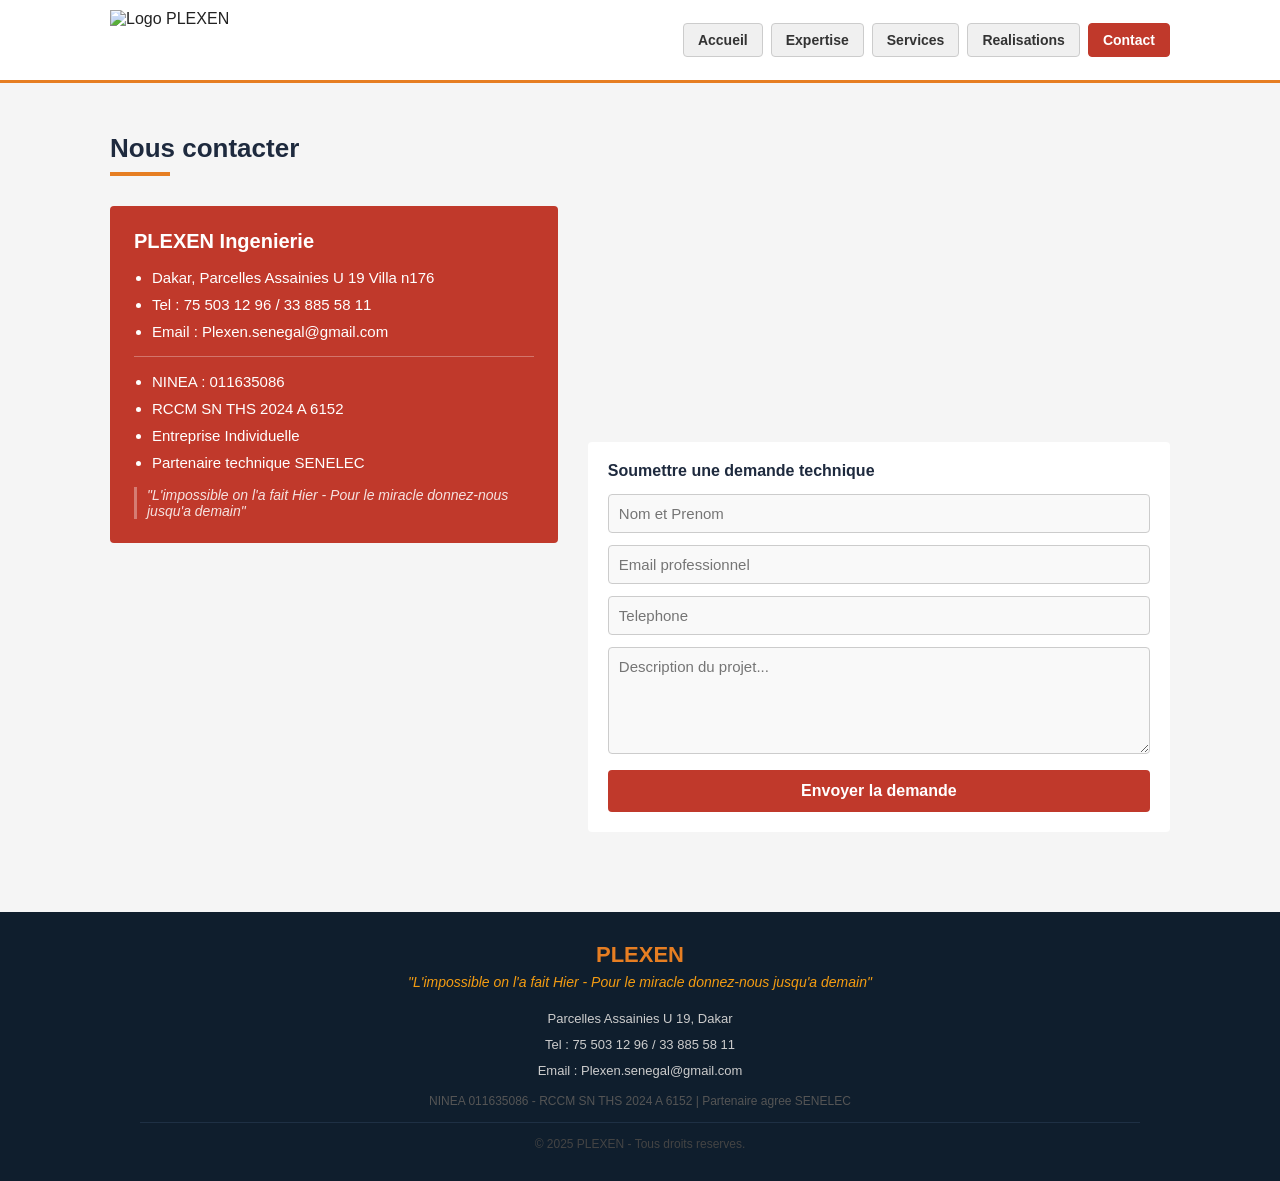
==== contact.html @ 7262ca84 "VALIDER" ====
<!DOCTYPE html>
<html lang="fr">
<head>
    <meta charset="UTF-8">
    <meta name="viewport" content="width=device-width, initial-scale=1.0">
    <meta name="description" content="PLEXEN - Bureau d'etudes en genie electrique. Dakar, Senegal.">
    <title>PLEXEN - Contact</title>
    <link rel="stylesheet" href="style.css">
</head>
<body>

<header class="entete">
    <div class="entete-interieur">
        <a href="index.html" class="logo">
            <img src="images/logo-plexen.png" alt="Logo PLEXEN">
        </a>
        <nav class="navigation">
            <a href="index.html" class="lien-nav">Accueil</a>
            <a href="expertise.html" class="lien-nav">Expertise</a>
            <a href="services.html" class="lien-nav">Services</a>
            <a href="realisations.html" class="lien-nav">Realisations</a>
            <a href="contact.html" class="lien-nav lien-contact actif">Contact</a>
        </nav>
    </div>
</header>

<main>
    <div class="contenu">

        <h2 class="titre-section">Nous contacter</h2>
        <div class="trait-titre"></div>

        <div class="grille-contact">

            <address style="font-style: normal;" class="boite-coordonnees">
                <h3>PLEXEN Ingenierie</h3>
                <ul>
                    <li>Dakar, Parcelles Assainies U 19 Villa n176</li>
                    <li>Tel : 75 503 12 96 / 33 885 58 11</li>
                    <li>Email : Plexen.senegal@gmail.com</li>
                </ul>
                <hr class="separateur">
                <ul>
                    <li>NINEA : 011635086</li>
                    <li>RCCM SN THS 2024 A 6152</li>
                    <li>Entreprise Individuelle</li>
                    <li>Partenaire technique SENELEC</li>
                </ul>
                <p class="slogan">
                    "L'impossible on l'a fait Hier - Pour le miracle donnez-nous jusqu'a demain"
                </p>
            </address>

            <div>
                <div class="boite-carte">
                    <iframe
                        src="https://www.google.com/maps/embed?pb=!1m18!1m12!1m3!1d3859.732550863116!2d-17.3730449!3d14.7042794!2m3!1f0!2f0!3f0!3m2!1i1024!2i768!4f13.1!3m3!1m2!1s0xec175f8b7b8b8b8b%3A0x8b8b8b8b8b8b8b8b!2sParcelles%20Assainies%2C%20Dakar!5e0!3m2!1sfr!2ssn!4v1700000000000!5m2!1sfr!2ssn"
                        width="100%"
                        height="220"
                        style="border: 0; display: block;"
                        allowfullscreen=""
                        loading="lazy"
                        title="Localisation PLEXEN - Dakar">
                    </iframe>
                </div>

                <div class="boite-formulaire">
                    <p>Soumettre une demande technique</p>
                    <form action="https://formsubmit.co/Plexen.senegal@gmail.com" method="POST">
                        <input type="text"  name="nom"       placeholder="Nom et Prenom"       required>
                        <input type="email" name="email"     placeholder="Email professionnel" required>
                        <input type="tel"   name="telephone" placeholder="Telephone">
                        <textarea name="message" rows="5" placeholder="Description du projet..."></textarea>
                        <input type="hidden" name="_subject" value="Nouvelle demande - PLEXEN">
                        <input type="hidden" name="_captcha" value="false">
                        <button type="submit" class="bouton-formulaire">Envoyer la demande</button>
                    </form>
                </div>
            </div>

        </div>
    </div>
</main>

<footer class="pied-de-page">
    <div class="pied-interieur">
        <div class="pied-logo">PLEXEN</div>
        <p class="pied-slogan">"L'impossible on l'a fait Hier - Pour le miracle donnez-nous jusqu'a demain"</p>
        <div class="pied-infos">
            <div>Parcelles Assainies U 19, Dakar</div>
            <div>Tel : 75 503 12 96 / 33 885 58 11</div>
            <div>Email : Plexen.senegal@gmail.com</div>
        </div>
        <p class="pied-legal">NINEA 011635086 - RCCM SN THS 2024 A 6152 | Partenaire agree SENELEC</p>
        <hr class="pied-separateur">
        <p class="copyright">&copy; 2025 PLEXEN - Tous droits reserves.</p>
    </div>
</footer>

</body>
</html>
---- style.css ----
/* ================================================
   PLEXEN - Feuille de style
   Simple, elementaire, pour debutant
   ================================================ */


/* ---------- RESET DE BASE ---------- */
* {
    margin: 0;
    padding: 0;
    box-sizing: border-box;
}

body {
    font-family: Arial, sans-serif;
    font-size: 16px;
    color: #222222;
    background-color: #f5f5f5;
}

a {
    text-decoration: none;
    color: #222222;
}

img {
    display: block;
    max-width: 100%;
}

ul {
    padding-left: 20px;
}

li {
    margin-bottom: 8px;
}


/* ---------- EN-TETE ---------- */
.entete {
    background-color: #ffffff;
    border-bottom: 3px solid #e67e22;
    position: sticky;
    top: 0;
    z-index: 10;
}

.entete-interieur {
    max-width: 1100px;
    margin: 0 auto;
    padding: 10px 20px;
    display: flex;
    align-items: center;
    justify-content: space-between;
}

.logo img {
    height: 60px;
}


/* ---------- NAVIGATION ---------- */
.navigation {
    display: flex;
    gap: 8px;
    flex-wrap: wrap;
}

.lien-nav {
    padding: 8px 14px;
    background-color: #f0f0f0;
    border: 1px solid #cccccc;
    border-radius: 4px;
    font-weight: bold;
    font-size: 14px;
    color: #333333;
}

.lien-nav:hover {
    background-color: #e67e22;
    color: #ffffff;
}

.lien-nav.actif {
    background-color: #c0392b;
    color: #ffffff;
    border-color: #c0392b;
}

.lien-contact {
    background-color: #c0392b;
    color: #ffffff;
    border-color: #c0392b;
}

.lien-contact:hover {
    background-color: #a93226;
}


/* ---------- SECTION ACCUEIL (HERO) ---------- */
.section-accueil {
    background-color: #1e2a3e;
    background-image: url('images/transformateur-hta-htb.jpg');
    background-size: cover;
    background-position: center;
    padding: 80px 20px;
    text-align: center;
    color: #ffffff;
}

.accueil-interieur {
    max-width: 800px;
    margin: 0 auto;
}

.accueil-label {
    display: block;
    font-size: 12px;
    font-weight: bold;
    letter-spacing: 2px;
    text-transform: uppercase;
    color: #e67e22;
    margin-bottom: 16px;
}

.accueil-titre {
    font-size: 28px;
    color: #ffffff;
    margin-bottom: 12px;
}

.accueil-sous-titre {
    font-size: 16px;
    color: #bbbbbb;
    font-style: italic;
    margin-bottom: 24px;
}

.accueil-liste {
    text-align: left;
    display: inline-block;
    margin-bottom: 30px;
    color: #dddddd;
}

.accueil-liste li {
    font-size: 15px;
    padding: 4px 0;
}

.bouton-principal {
    display: inline-block;
    background-color: #c0392b;
    color: #ffffff;
    padding: 14px 30px;
    border-radius: 4px;
    font-weight: bold;
    font-size: 16px;
}

.bouton-principal:hover {
    background-color: #a93226;
    color: #ffffff;
}


/* ---------- CONTENU GENERAL ---------- */
.contenu {
    max-width: 1100px;
    margin: 0 auto;
    padding: 50px 20px;
}

.titre-section {
    font-size: 26px;
    font-weight: bold;
    color: #1e2a3e;
    margin-bottom: 8px;
}

.trait-titre {
    width: 60px;
    height: 4px;
    background-color: #e67e22;
    margin-bottom: 30px;
}


/* ---------- PAGE EXPERTISE ---------- */
.fond-photo {
    background-color: #1e2a3e;
    background-image: url('images/poste-htb-construction.jpg');
    background-size: cover;
    background-position: center;
    padding: 50px 20px;
}

.titre-blanc {
    font-size: 26px;
    font-weight: bold;
    color: #ffffff;
    max-width: 1100px;
    margin: 0 auto 8px auto;
}

.carte-presentation {
    background-color: #ffffff;
    border-left: 5px solid #e67e22;
    border-radius: 4px;
    padding: 30px;
    max-width: 1100px;
    margin: 0 auto;
}

.carte-presentation p {
    margin-bottom: 14px;
    line-height: 1.7;
}

.texte-important {
    color: #c0392b;
    font-weight: bold;
}

.boite-badges {
    margin-bottom: 16px;
}

.badge {
    display: inline-block;
    background-color: #c0392b;
    color: #ffffff;
    padding: 4px 12px;
    border-radius: 4px;
    font-size: 13px;
    font-weight: bold;
    margin-right: 6px;
    margin-bottom: 6px;
}

.boite-partenaire {
    background-color: #1e2a3e;
    color: #ffffff;
    border-radius: 4px;
    padding: 16px 20px;
    margin: 20px 0;
}

.boite-partenaire p {
    color: #dddddd;
    font-size: 15px;
    margin: 0;
}


/* ---------- PAGE SERVICES ---------- */
.grille-services {
    display: grid;
    grid-template-columns: repeat(3, 1fr);
    gap: 20px;
}

.carte-service {
    background-color: #ffffff;
    border-radius: 4px;
    padding: 20px;
    border-bottom: 3px solid #e67e22;
}

.carte-service h3 {
    font-size: 16px;
    color: #1e2a3e;
    margin-bottom: 12px;
    padding-bottom: 8px;
    border-bottom: 1px solid #eeeeee;
}

.carte-service li {
    font-size: 14px;
    color: #555555;
    padding: 4px 0;
    border-bottom: 1px solid #f5f5f5;
}

.carte-service li:last-child {
    border-bottom: none;
}


/* ---------- PAGE REALISATIONS ---------- */
.grille-photos {
    display: grid;
    grid-template-columns: repeat(2, 1fr);
    gap: 20px;
}

.carte-photo {
    background-color: #1e2a3e;
    border-radius: 4px;
    overflow: hidden;
}

.carte-photo img {
    width: 100%;
    height: 220px;
    object-fit: cover;
}

.legende-photo {
    padding: 10px 14px;
    color: #ffffff;
}

.legende-photo h3 {
    font-size: 15px;
    margin-bottom: 4px;
}

.legende-photo p {
    font-size: 13px;
    color: #aaaaaa;
}


/* ---------- PAGE CONTACT ---------- */
.grille-contact {
    display: grid;
    grid-template-columns: 1fr 1.3fr;
    gap: 30px;
    align-items: start;
}

.boite-coordonnees {
    background-color: #c0392b;
    color: #ffffff;
    border-radius: 4px;
    padding: 24px;
}

.boite-coordonnees h3 {
    font-size: 20px;
    margin-bottom: 16px;
}

.boite-coordonnees ul {
    padding-left: 18px;
}

.boite-coordonnees li {
    font-size: 15px;
    margin-bottom: 10px;
}

.separateur {
    border: none;
    border-top: 1px solid rgba(255, 255, 255, 0.3);
    margin: 16px 0;
}

.slogan {
    margin-top: 16px;
    font-style: italic;
    font-size: 14px;
    opacity: 0.85;
    border-left: 3px solid rgba(255, 255, 255, 0.4);
    padding-left: 10px;
}

.boite-carte {
    border-radius: 4px;
    overflow: hidden;
    margin-bottom: 16px;
}

.boite-formulaire {
    background-color: #ffffff;
    border-radius: 4px;
    padding: 20px;
}

.boite-formulaire p {
    font-weight: bold;
    color: #1e2a3e;
    margin-bottom: 14px;
    font-size: 16px;
}

.boite-formulaire input,
.boite-formulaire textarea {
    width: 100%;
    padding: 10px;
    margin-bottom: 12px;
    border: 1px solid #cccccc;
    border-radius: 4px;
    font-family: Arial, sans-serif;
    font-size: 15px;
    background-color: #f9f9f9;
}

.boite-formulaire input:focus,
.boite-formulaire textarea:focus {
    border-color: #e67e22;
    outline: none;
    background-color: #ffffff;
}

.boite-formulaire textarea {
    resize: vertical;
}

.bouton-formulaire {
    width: 100%;
    background-color: #c0392b;
    color: #ffffff;
    border: none;
    padding: 12px;
    border-radius: 4px;
    font-size: 16px;
    font-weight: bold;
    cursor: pointer;
}

.bouton-formulaire:hover {
    background-color: #a93226;
}


/* ---------- PIED DE PAGE ---------- */
.pied-de-page {
    background-color: #0f1e2d;
    color: #cccccc;
    text-align: center;
    padding: 30px 20px;
    margin-top: 30px;
}

.pied-interieur {
    max-width: 1000px;
    margin: 0 auto;
}

.pied-logo {
    font-size: 22px;
    font-weight: bold;
    color: #e67e22;
    margin-bottom: 6px;
}

.pied-slogan {
    font-style: italic;
    color: #f39c12;
    margin-bottom: 16px;
    font-size: 14px;
}

.pied-infos {
    font-size: 13px;
    margin-bottom: 10px;
    line-height: 2;
}

.pied-legal {
    font-size: 12px;
    color: #555555;
}

.pied-separateur {
    border: none;
    border-top: 1px solid #1e3044;
    margin: 14px 0;
}

.copyright {
    font-size: 12px;
    color: #444444;
}


/* ---------- RESPONSIVE (mobile) ---------- */
@media (max-width: 768px) {

    .entete-interieur {
        flex-direction: column;
        gap: 10px;
    }

    .navigation {
        justify-content: center;
    }

    .accueil-titre {
        font-size: 20px;
    }

    .grille-services {
        grid-template-columns: 1fr;
    }

    .grille-photos {
        grid-template-columns: 1fr;
    }

    .grille-contact {
        grid-template-columns: 1fr;
    }

    .contenu {
        padding: 30px 14px;
    }

}
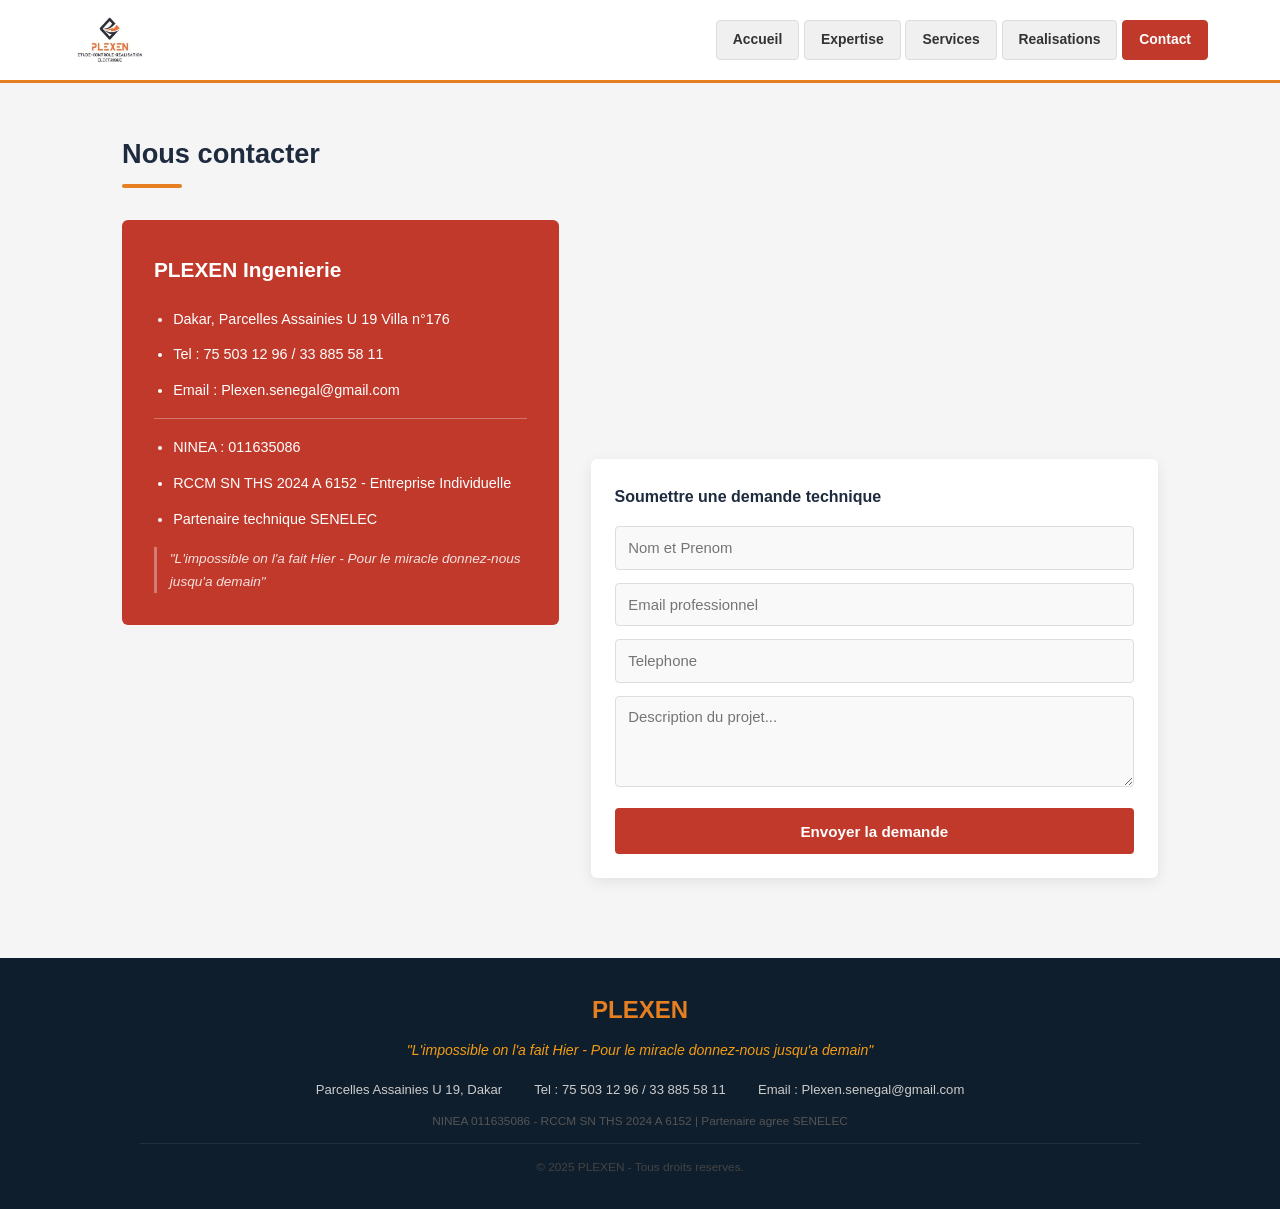
==== commit 30ff34e1: "update site plexen" ====
--- a/contact.html
+++ b/contact.html
@@ -9,41 +9,38 @@
 </head>
 <body>
 
-<header class="entete">
-    <div class="entete-interieur">
+<header>
+    <div class="header-inner">
         <a href="index.html" class="logo">
             <img src="images/logo-plexen.png" alt="Logo PLEXEN">
         </a>
-        <nav class="navigation">
-            <a href="index.html" class="lien-nav">Accueil</a>
-            <a href="expertise.html" class="lien-nav">Expertise</a>
-            <a href="services.html" class="lien-nav">Services</a>
-            <a href="realisations.html" class="lien-nav">Realisations</a>
-            <a href="contact.html" class="lien-nav lien-contact actif">Contact</a>
+        <nav>
+        <a href="index.html" class="nav-lien">Accueil</a>
+        <a href="expertise.html" class="nav-lien">Expertise</a>
+        <a href="services.html" class="nav-lien">Services</a>
+        <a href="realisations.html" class="nav-lien">Realisations</a>
+        <a href="contact.html" class="nav-lien btn-nav active">Contact</a>
         </nav>
     </div>
 </header>
 
 <main>
     <div class="contenu">
+        <h2 class="titre">Nous contacter</h2>
+        <div class="ligne"></div>
+        <div class="contact-grille">
 
-        <h2 class="titre-section">Nous contacter</h2>
-        <div class="trait-titre"></div>
-
-        <div class="grille-contact">
-
-            <address style="font-style: normal;" class="boite-coordonnees">
+            <address style="font-style: normal;" class="contact-info">
                 <h3>PLEXEN Ingenierie</h3>
                 <ul>
-                    <li>Dakar, Parcelles Assainies U 19 Villa n176</li>
+                    <li>Dakar, Parcelles Assainies U 19 Villa n&deg;176</li>
                     <li>Tel : 75 503 12 96 / 33 885 58 11</li>
                     <li>Email : Plexen.senegal@gmail.com</li>
                 </ul>
-                <hr class="separateur">
+                <hr class="diviseur">
                 <ul>
                     <li>NINEA : 011635086</li>
-                    <li>RCCM SN THS 2024 A 6152</li>
-                    <li>Entreprise Individuelle</li>
+                    <li>RCCM SN THS 2024 A 6152 - Entreprise Individuelle</li>
                     <li>Partenaire technique SENELEC</li>
                 </ul>
                 <p class="slogan">
@@ -52,7 +49,7 @@
             </address>
 
             <div>
-                <div class="boite-carte">
+                <div class="carte">
                     <iframe
                         src="https://www.google.com/maps/embed?pb=!1m18!1m12!1m3!1d3859.732550863116!2d-17.3730449!3d14.7042794!2m3!1f0!2f0!3f0!3m2!1i1024!2i768!4f13.1!3m3!1m2!1s0xec175f8b7b8b8b8b%3A0x8b8b8b8b8b8b8b8b!2sParcelles%20Assainies%2C%20Dakar!5e0!3m2!1sfr!2ssn!4v1700000000000!5m2!1sfr!2ssn"
                         width="100%"
@@ -64,16 +61,16 @@
                     </iframe>
                 </div>
 
-                <div class="boite-formulaire">
+                <div class="formulaire">
                     <p>Soumettre une demande technique</p>
                     <form action="https://formsubmit.co/Plexen.senegal@gmail.com" method="POST">
                         <input type="text"  name="nom"       placeholder="Nom et Prenom"       required>
                         <input type="email" name="email"     placeholder="Email professionnel" required>
                         <input type="tel"   name="telephone" placeholder="Telephone">
-                        <textarea name="message" rows="5" placeholder="Description du projet..."></textarea>
+                        <textarea name="message" rows="4" placeholder="Description du projet..."></textarea>
                         <input type="hidden" name="_subject" value="Nouvelle demande - PLEXEN">
                         <input type="hidden" name="_captcha" value="false">
-                        <button type="submit" class="bouton-formulaire">Envoyer la demande</button>
+                        <button type="submit">Envoyer la demande</button>
                     </form>
                 </div>
             </div>
@@ -82,17 +79,17 @@
     </div>
 </main>
 
-<footer class="pied-de-page">
-    <div class="pied-interieur">
-        <div class="pied-logo">PLEXEN</div>
-        <p class="pied-slogan">"L'impossible on l'a fait Hier - Pour le miracle donnez-nous jusqu'a demain"</p>
-        <div class="pied-infos">
-            <div>Parcelles Assainies U 19, Dakar</div>
-            <div>Tel : 75 503 12 96 / 33 885 58 11</div>
-            <div>Email : Plexen.senegal@gmail.com</div>
+<footer>
+    <div class="footer-inner">
+        <div class="footer-logo">PLEXEN</div>
+        <p class="footer-slogan">"L'impossible on l'a fait Hier - Pour le miracle donnez-nous jusqu'a demain"</p>
+        <div class="footer-infos">
+            <span>Parcelles Assainies U 19, Dakar</span>
+            <span>Tel : 75 503 12 96 / 33 885 58 11</span>
+            <span>Email : Plexen.senegal@gmail.com</span>
         </div>
-        <p class="pied-legal">NINEA 011635086 - RCCM SN THS 2024 A 6152 | Partenaire agree SENELEC</p>
-        <hr class="pied-separateur">
+        <p class="footer-legal">NINEA 011635086 - RCCM SN THS 2024 A 6152 | Partenaire agree SENELEC</p>
+        <hr>
         <p class="copyright">&copy; 2025 PLEXEN - Tous droits reserves.</p>
     </div>
 </footer>
--- a/style.css
+++ b/style.css
@@ -1,513 +1,281 @@
-/* ================================================
-   PLEXEN - Feuille de style
-   Simple, elementaire, pour debutant
-   ================================================ */
-
-
-/* ---------- RESET DE BASE ---------- */
-* {
-    margin: 0;
-    padding: 0;
-    box-sizing: border-box;
-}
-
-body {
-    font-family: Arial, sans-serif;
-    font-size: 16px;
-    color: #222222;
-    background-color: #f5f5f5;
-}
-
-a {
-    text-decoration: none;
-    color: #222222;
-}
-
-img {
-    display: block;
-    max-width: 100%;
-}
-
-ul {
-    padding-left: 20px;
-}
-
-li {
-    margin-bottom: 8px;
-}
-
-
-/* ---------- EN-TETE ---------- */
-.entete {
-    background-color: #ffffff;
+/* =============================================
+   PLEXEN - Feuille de style principale
+   ============================================= */
+
+/* ----- RESET ----- */
+* { margin: 0; padding: 0; box-sizing: border-box; }
+body { font-family: Arial, sans-serif; font-size: 1rem; line-height: 1.7; color: #222; background: #f5f5f5; }
+a { text-decoration: none; color: inherit; }
+img { max-width: 100%; display: block; }
+ul { list-style: none; }
+
+/* ----- HEADER ----- */
+header {
+    background: #fff;
     border-bottom: 3px solid #e67e22;
     position: sticky;
     top: 0;
-    z-index: 10;
-}
-
-.entete-interieur {
-    max-width: 1100px;
+    z-index: 100;
+}
+.header-inner {
+    max-width: 1200px;
     margin: 0 auto;
-    padding: 10px 20px;
+    padding: 0.7rem 2rem;
     display: flex;
     align-items: center;
     justify-content: space-between;
-}
-
-.logo img {
-    height: 60px;
-}
-
-
-/* ---------- NAVIGATION ---------- */
-.navigation {
-    display: flex;
-    gap: 8px;
     flex-wrap: wrap;
-}
-
-.lien-nav {
-    padding: 8px 14px;
-    background-color: #f0f0f0;
-    border: 1px solid #cccccc;
-    border-radius: 4px;
-    font-weight: bold;
-    font-size: 14px;
-    color: #333333;
-}
-
-.lien-nav:hover {
-    background-color: #e67e22;
-    color: #ffffff;
-}
-
-.lien-nav.actif {
-    background-color: #c0392b;
-    color: #ffffff;
-    border-color: #c0392b;
-}
-
-.lien-contact {
-    background-color: #c0392b;
-    color: #ffffff;
-    border-color: #c0392b;
-}
-
-.lien-contact:hover {
-    background-color: #a93226;
-}
-
-
-/* ---------- SECTION ACCUEIL (HERO) ---------- */
-.section-accueil {
-    background-color: #1e2a3e;
-    background-image: url('images/transformateur-hta-htb.jpg');
-    background-size: cover;
-    background-position: center;
-    padding: 80px 20px;
+    gap: 0.8rem;
+}
+.logo img { height: 58px; width: auto; }
+
+/* ----- NAVIGATION ----- */
+nav { display: flex; flex-wrap: wrap; gap: 0.3rem; align-items: center; }
+.nav-lien {
+    padding: 0.45rem 1rem;
+    background: #f0f0f0;
+    color: #333;
+    font-weight: bold;
+    font-size: 0.87rem;
+    border-radius: 4px;
+    border: 1px solid #ddd;
+    transition: background 0.2s;
+}
+.nav-lien:hover { background: #ffe0cc; color: #c0392b; }
+.nav-lien.active { background: #c0392b; color: #fff; border-color: #c0392b; }
+.btn-nav { background: #c0392b; color: #fff; border-color: #c0392b; }
+.btn-nav:hover { background: #a93226; }
+
+/* ----- CONTENEUR GENERAL ----- */
+.contenu { max-width: 1100px; margin: 0 auto; padding: 3rem 2rem; }
+.titre { font-size: 1.7rem; font-weight: bold; color: #1e2a3e; margin-bottom: 0.4rem; }
+.ligne { width: 60px; height: 4px; background: #e67e22; border-radius: 2px; margin-bottom: 2rem; }
+
+/* ----- HERO (index.html) ----- */
+.hero {
+    background: linear-gradient(rgba(10,20,35,0.80), rgba(10,20,35,0.75)),
+                url('images/transformateur-hta-htb.jpg') center / cover no-repeat;
+    color: #fff;
+    padding: 5rem 2rem 4rem;
     text-align: center;
-    color: #ffffff;
-}
-
-.accueil-interieur {
-    max-width: 800px;
-    margin: 0 auto;
-}
-
-.accueil-label {
+}
+.hero-inner { max-width: 860px; margin: 0 auto; }
+.hero-label {
     display: block;
-    font-size: 12px;
+    font-size: 0.78rem;
     font-weight: bold;
     letter-spacing: 2px;
     text-transform: uppercase;
     color: #e67e22;
-    margin-bottom: 16px;
-}
-
-.accueil-titre {
-    font-size: 28px;
-    color: #ffffff;
-    margin-bottom: 12px;
-}
-
-.accueil-sous-titre {
-    font-size: 16px;
-    color: #bbbbbb;
-    font-style: italic;
-    margin-bottom: 24px;
-}
-
-.accueil-liste {
+    margin-bottom: 1rem;
+}
+.hero h1 { font-size: 2rem; color: #fff; margin-bottom: 0.8rem; }
+.hero-sub { color: #bbb; font-style: italic; margin-bottom: 2rem; }
+.hero-liste {
     text-align: left;
     display: inline-block;
-    margin-bottom: 30px;
-    color: #dddddd;
-}
-
-.accueil-liste li {
-    font-size: 15px;
-    padding: 4px 0;
-}
-
-.bouton-principal {
+    margin-bottom: 2rem;
+    padding-left: 1.2rem;
+}
+.hero-liste li { list-style: disc; padding: 0.35rem 0; color: #ddd; font-size: 0.95rem; }
+.btn {
     display: inline-block;
-    background-color: #c0392b;
-    color: #ffffff;
-    padding: 14px 30px;
-    border-radius: 4px;
-    font-weight: bold;
-    font-size: 16px;
-}
-
-.bouton-principal:hover {
-    background-color: #a93226;
-    color: #ffffff;
-}
-
-
-/* ---------- CONTENU GENERAL ---------- */
-.contenu {
+    background: #c0392b;
+    color: #fff;
+    padding: 0.9rem 2.2rem;
+    border-radius: 4px;
+    font-weight: bold;
+    font-size: 1rem;
+}
+.btn:hover { background: #a93226; }
+
+/* ----- EXPERTISE (expertise.html) ----- */
+.page-bg {
+    background: linear-gradient(rgba(10,20,35,0.88), rgba(10,20,35,0.88)),
+                url('images/poste-htb-construction.jpg') center / cover no-repeat fixed;
+    padding: 3rem 2rem;
+}
+.titre-w { color: #fff; max-width: 1100px; margin: 0 auto 0.4rem; font-size: 1.7rem; font-weight: bold; }
+.ligne-w { width: 60px; height: 4px; background: #e67e22; border-radius: 2px; margin: 0 0 2rem 0; display: block; }
+.pres-card {
+    background: #fff;
+    border-left: 5px solid #e67e22;
+    border-radius: 6px;
+    padding: 2rem;
+    box-shadow: 0 4px 16px rgba(0,0,0,0.12);
     max-width: 1100px;
     margin: 0 auto;
-    padding: 50px 20px;
-}
-
-.titre-section {
-    font-size: 26px;
-    font-weight: bold;
-    color: #1e2a3e;
-    margin-bottom: 8px;
-}
-
-.trait-titre {
-    width: 60px;
-    height: 4px;
-    background-color: #e67e22;
-    margin-bottom: 30px;
-}
-
-
-/* ---------- PAGE EXPERTISE ---------- */
-.fond-photo {
-    background-color: #1e2a3e;
-    background-image: url('images/poste-htb-construction.jpg');
-    background-size: cover;
-    background-position: center;
-    padding: 50px 20px;
-}
-
-.titre-blanc {
-    font-size: 26px;
-    font-weight: bold;
-    color: #ffffff;
-    max-width: 1100px;
-    margin: 0 auto 8px auto;
-}
-
-.carte-presentation {
-    background-color: #ffffff;
-    border-left: 5px solid #e67e22;
-    border-radius: 4px;
-    padding: 30px;
-    max-width: 1100px;
-    margin: 0 auto;
-}
-
-.carte-presentation p {
-    margin-bottom: 14px;
-    line-height: 1.7;
-}
-
-.texte-important {
-    color: #c0392b;
-    font-weight: bold;
-}
-
-.boite-badges {
-    margin-bottom: 16px;
-}
-
+}
+.badges { margin-bottom: 1.2rem; }
 .badge {
     display: inline-block;
-    background-color: #c0392b;
-    color: #ffffff;
-    padding: 4px 12px;
-    border-radius: 4px;
-    font-size: 13px;
-    font-weight: bold;
-    margin-right: 6px;
-    margin-bottom: 6px;
-}
-
-.boite-partenaire {
-    background-color: #1e2a3e;
-    color: #ffffff;
-    border-radius: 4px;
-    padding: 16px 20px;
-    margin: 20px 0;
-}
-
-.boite-partenaire p {
-    color: #dddddd;
-    font-size: 15px;
-    margin: 0;
-}
-
-
-/* ---------- PAGE SERVICES ---------- */
-.grille-services {
+    background: #c0392b;
+    color: #fff;
+    padding: 0.2rem 0.8rem;
+    border-radius: 4px;
+    font-size: 0.78rem;
+    font-weight: bold;
+    margin-right: 0.4rem;
+    margin-bottom: 0.4rem;
+}
+.pres-card p { margin-bottom: 1rem; color: #333; }
+.hl { color: #c0392b; font-weight: bold; }
+.partner-box {
+    background: #1e2a3e;
+    color: #fff;
+    border-radius: 6px;
+    padding: 1.2rem 1.5rem;
+    margin: 1.5rem 0;
+}
+.partner-box p { color: #ddd; font-size: 0.92rem; margin: 0; }
+
+/* ----- SERVICES (services.html) ----- */
+.services-grille {
     display: grid;
-    grid-template-columns: repeat(3, 1fr);
-    gap: 20px;
-}
-
-.carte-service {
-    background-color: #ffffff;
-    border-radius: 4px;
-    padding: 20px;
+    grid-template-columns: repeat(auto-fit, minmax(280px, 1fr));
+    gap: 1.4rem;
+}
+.service-card {
+    background: #fff;
+    border-radius: 6px;
+    padding: 1.5rem;
+    box-shadow: 0 4px 12px rgba(0,0,0,0.07);
     border-bottom: 3px solid #e67e22;
 }
-
-.carte-service h3 {
-    font-size: 16px;
+.service-card h3 {
+    font-size: 1rem;
     color: #1e2a3e;
-    margin-bottom: 12px;
-    padding-bottom: 8px;
-    border-bottom: 1px solid #eeeeee;
-}
-
-.carte-service li {
-    font-size: 14px;
-    color: #555555;
-    padding: 4px 0;
-    border-bottom: 1px solid #f5f5f5;
-}
-
-.carte-service li:last-child {
-    border-bottom: none;
-}
-
-
-/* ---------- PAGE REALISATIONS ---------- */
-.grille-photos {
+    margin-bottom: 0.8rem;
+    font-weight: bold;
+    border-bottom: 1px solid #eee;
+    padding-bottom: 0.5rem;
+}
+.service-card ul { padding-left: 1.2rem; }
+.service-card li {
+    list-style: disc;
+    padding: 0.3rem 0;
+    color: #555;
+    font-size: 0.9rem;
+    border-bottom: 1px solid #f0f0f0;
+}
+.service-card li:last-child { border-bottom: none; }
+
+/* ----- REALISATIONS (realisations.html) ----- */
+.photos-grille {
     display: grid;
-    grid-template-columns: repeat(2, 1fr);
-    gap: 20px;
-}
-
-.carte-photo {
-    background-color: #1e2a3e;
-    border-radius: 4px;
+    grid-template-columns: repeat(auto-fit, minmax(280px, 1fr));
+    gap: 1.2rem;
+}
+.photo-item {
+    border-radius: 6px;
     overflow: hidden;
-}
-
-.carte-photo img {
-    width: 100%;
-    height: 220px;
-    object-fit: cover;
-}
-
-.legende-photo {
-    padding: 10px 14px;
-    color: #ffffff;
-}
-
-.legende-photo h3 {
-    font-size: 15px;
-    margin-bottom: 4px;
-}
-
-.legende-photo p {
-    font-size: 13px;
-    color: #aaaaaa;
-}
-
-
-/* ---------- PAGE CONTACT ---------- */
-.grille-contact {
+    box-shadow: 0 4px 14px rgba(0,0,0,0.15);
+    background: #1e2a3e;
+}
+.photo-item img { width: 100%; height: 220px; object-fit: cover; display: block; }
+.photo-legende { padding: 0.7rem 1rem; color: #fff; }
+.photo-legende h3 { font-size: 0.92rem; margin-bottom: 0.15rem; font-weight: bold; }
+.photo-legende p { font-size: 0.78rem; color: #aaa; }
+
+/* ----- CONTACT (contact.html) ----- */
+.contact-grille {
     display: grid;
     grid-template-columns: 1fr 1.3fr;
-    gap: 30px;
+    gap: 2rem;
     align-items: start;
 }
-
-.boite-coordonnees {
-    background-color: #c0392b;
-    color: #ffffff;
-    border-radius: 4px;
-    padding: 24px;
-}
-
-.boite-coordonnees h3 {
-    font-size: 20px;
-    margin-bottom: 16px;
-}
-
-.boite-coordonnees ul {
-    padding-left: 18px;
-}
-
-.boite-coordonnees li {
-    font-size: 15px;
-    margin-bottom: 10px;
-}
-
-.separateur {
+.contact-info {
+    background: #c0392b;
+    color: #fff;
+    border-radius: 6px;
+    padding: 2rem;
+}
+.contact-info h3 { font-size: 1.3rem; margin-bottom: 1.2rem; font-weight: bold; }
+.contact-info ul { padding-left: 1.2rem; }
+.contact-info li { list-style: disc; margin-bottom: 0.7rem; font-size: 0.9rem; }
+.diviseur { border: none; border-top: 1px solid rgba(255,255,255,0.3); margin: 1rem 0; }
+.slogan {
+    margin-top: 1rem;
+    font-style: italic;
+    font-size: 0.85rem;
+    opacity: 0.85;
+    border-left: 3px solid rgba(255,255,255,0.4);
+    padding-left: 0.8rem;
+}
+.carte { border-radius: 6px; overflow: hidden; margin-bottom: 1.2rem; }
+.formulaire {
+    background: #fff;
+    border-radius: 6px;
+    padding: 1.5rem;
+    box-shadow: 0 4px 14px rgba(0,0,0,0.08);
+}
+.formulaire p { font-weight: bold; color: #1e2a3e; margin-bottom: 1rem; }
+.formulaire input,
+.formulaire textarea {
+    width: 100%;
+    padding: 0.8rem;
+    margin-bottom: 0.8rem;
+    border: 1px solid #ddd;
+    border-radius: 4px;
+    font-family: Arial, sans-serif;
+    font-size: 0.93rem;
+    background: #f9f9f9;
+    outline: none;
+}
+.formulaire input:focus,
+.formulaire textarea:focus { border-color: #e67e22; background: #fff; }
+.formulaire textarea { resize: vertical; }
+.formulaire button {
+    width: 100%;
+    background: #c0392b;
+    color: #fff;
     border: none;
-    border-top: 1px solid rgba(255, 255, 255, 0.3);
-    margin: 16px 0;
-}
-
-.slogan {
-    margin-top: 16px;
-    font-style: italic;
-    font-size: 14px;
-    opacity: 0.85;
-    border-left: 3px solid rgba(255, 255, 255, 0.4);
-    padding-left: 10px;
-}
-
-.boite-carte {
-    border-radius: 4px;
-    overflow: hidden;
-    margin-bottom: 16px;
-}
-
-.boite-formulaire {
-    background-color: #ffffff;
-    border-radius: 4px;
-    padding: 20px;
-}
-
-.boite-formulaire p {
-    font-weight: bold;
-    color: #1e2a3e;
-    margin-bottom: 14px;
-    font-size: 16px;
-}
-
-.boite-formulaire input,
-.boite-formulaire textarea {
-    width: 100%;
-    padding: 10px;
-    margin-bottom: 12px;
-    border: 1px solid #cccccc;
-    border-radius: 4px;
-    font-family: Arial, sans-serif;
-    font-size: 15px;
-    background-color: #f9f9f9;
-}
-
-.boite-formulaire input:focus,
-.boite-formulaire textarea:focus {
-    border-color: #e67e22;
-    outline: none;
-    background-color: #ffffff;
-}
-
-.boite-formulaire textarea {
-    resize: vertical;
-}
-
-.bouton-formulaire {
-    width: 100%;
-    background-color: #c0392b;
-    color: #ffffff;
-    border: none;
-    padding: 12px;
-    border-radius: 4px;
-    font-size: 16px;
+    padding: 0.9rem;
+    border-radius: 4px;
+    font-size: 0.95rem;
     font-weight: bold;
     cursor: pointer;
 }
-
-.bouton-formulaire:hover {
-    background-color: #a93226;
-}
-
-
-/* ---------- PIED DE PAGE ---------- */
-.pied-de-page {
-    background-color: #0f1e2d;
-    color: #cccccc;
+.formulaire button:hover { background: #a93226; }
+
+/* ----- FOOTER ----- */
+footer {
+    background: #0f1e2d;
+    color: #ccc;
     text-align: center;
-    padding: 30px 20px;
-    margin-top: 30px;
-}
-
-.pied-interieur {
-    max-width: 1000px;
-    margin: 0 auto;
-}
-
-.pied-logo {
-    font-size: 22px;
-    font-weight: bold;
-    color: #e67e22;
-    margin-bottom: 6px;
-}
-
-.pied-slogan {
-    font-style: italic;
-    color: #f39c12;
-    margin-bottom: 16px;
-    font-size: 14px;
-}
-
-.pied-infos {
-    font-size: 13px;
-    margin-bottom: 10px;
-    line-height: 2;
-}
-
-.pied-legal {
-    font-size: 12px;
-    color: #555555;
-}
-
-.pied-separateur {
-    border: none;
-    border-top: 1px solid #1e3044;
-    margin: 14px 0;
-}
-
-.copyright {
-    font-size: 12px;
-    color: #444444;
-}
-
-
-/* ---------- RESPONSIVE (mobile) ---------- */
-@media (max-width: 768px) {
-
-    .entete-interieur {
-        flex-direction: column;
-        gap: 10px;
-    }
-
-    .navigation {
-        justify-content: center;
-    }
-
-    .accueil-titre {
-        font-size: 20px;
-    }
-
-    .grille-services {
-        grid-template-columns: 1fr;
-    }
-
-    .grille-photos {
-        grid-template-columns: 1fr;
-    }
-
-    .grille-contact {
-        grid-template-columns: 1fr;
-    }
-
-    .contenu {
-        padding: 30px 14px;
-    }
-
-}
+    padding: 2rem;
+    margin-top: 2rem;
+}
+.footer-inner { max-width: 1000px; margin: 0 auto; }
+.footer-logo { font-size: 1.5rem; font-weight: bold; color: #e67e22; margin-bottom: 0.3rem; }
+.footer-slogan { font-style: italic; color: #f39c12; margin: 0.5rem 0 1rem; font-size: 0.88rem; }
+.footer-infos {
+    display: flex;
+    justify-content: center;
+    flex-wrap: wrap;
+    gap: 0.6rem 2rem;
+    font-size: 0.82rem;
+    margin-bottom: 0.6rem;
+}
+.footer-legal { font-size: 0.74rem; color: #555; }
+footer hr { border: none; border-top: 1px solid #1e3044; margin: 0.8rem 0; }
+.copyright { font-size: 0.74rem; color: #444; }
+
+/* ----- RESPONSIVE ----- */
+@media (max-width: 750px) {
+    .contact-grille { grid-template-columns: 1fr; }
+}
+@media (max-width: 700px) {
+    .header-inner { flex-direction: column; align-items: flex-start; }
+    nav { gap: 0.2rem; }
+    .nav-lien { font-size: 0.78rem; padding: 0.35rem 0.7rem; }
+    .contenu { padding: 2rem 1.2rem; }
+    .page-bg { padding: 2rem 1.2rem; }
+}
+@media (max-width: 600px) {
+    .services-grille { grid-template-columns: 1fr; }
+}
+@media (max-width: 480px) {
+    .photos-grille { grid-template-columns: 1fr; }
+    .hero h1 { font-size: 1.5rem; }
+}
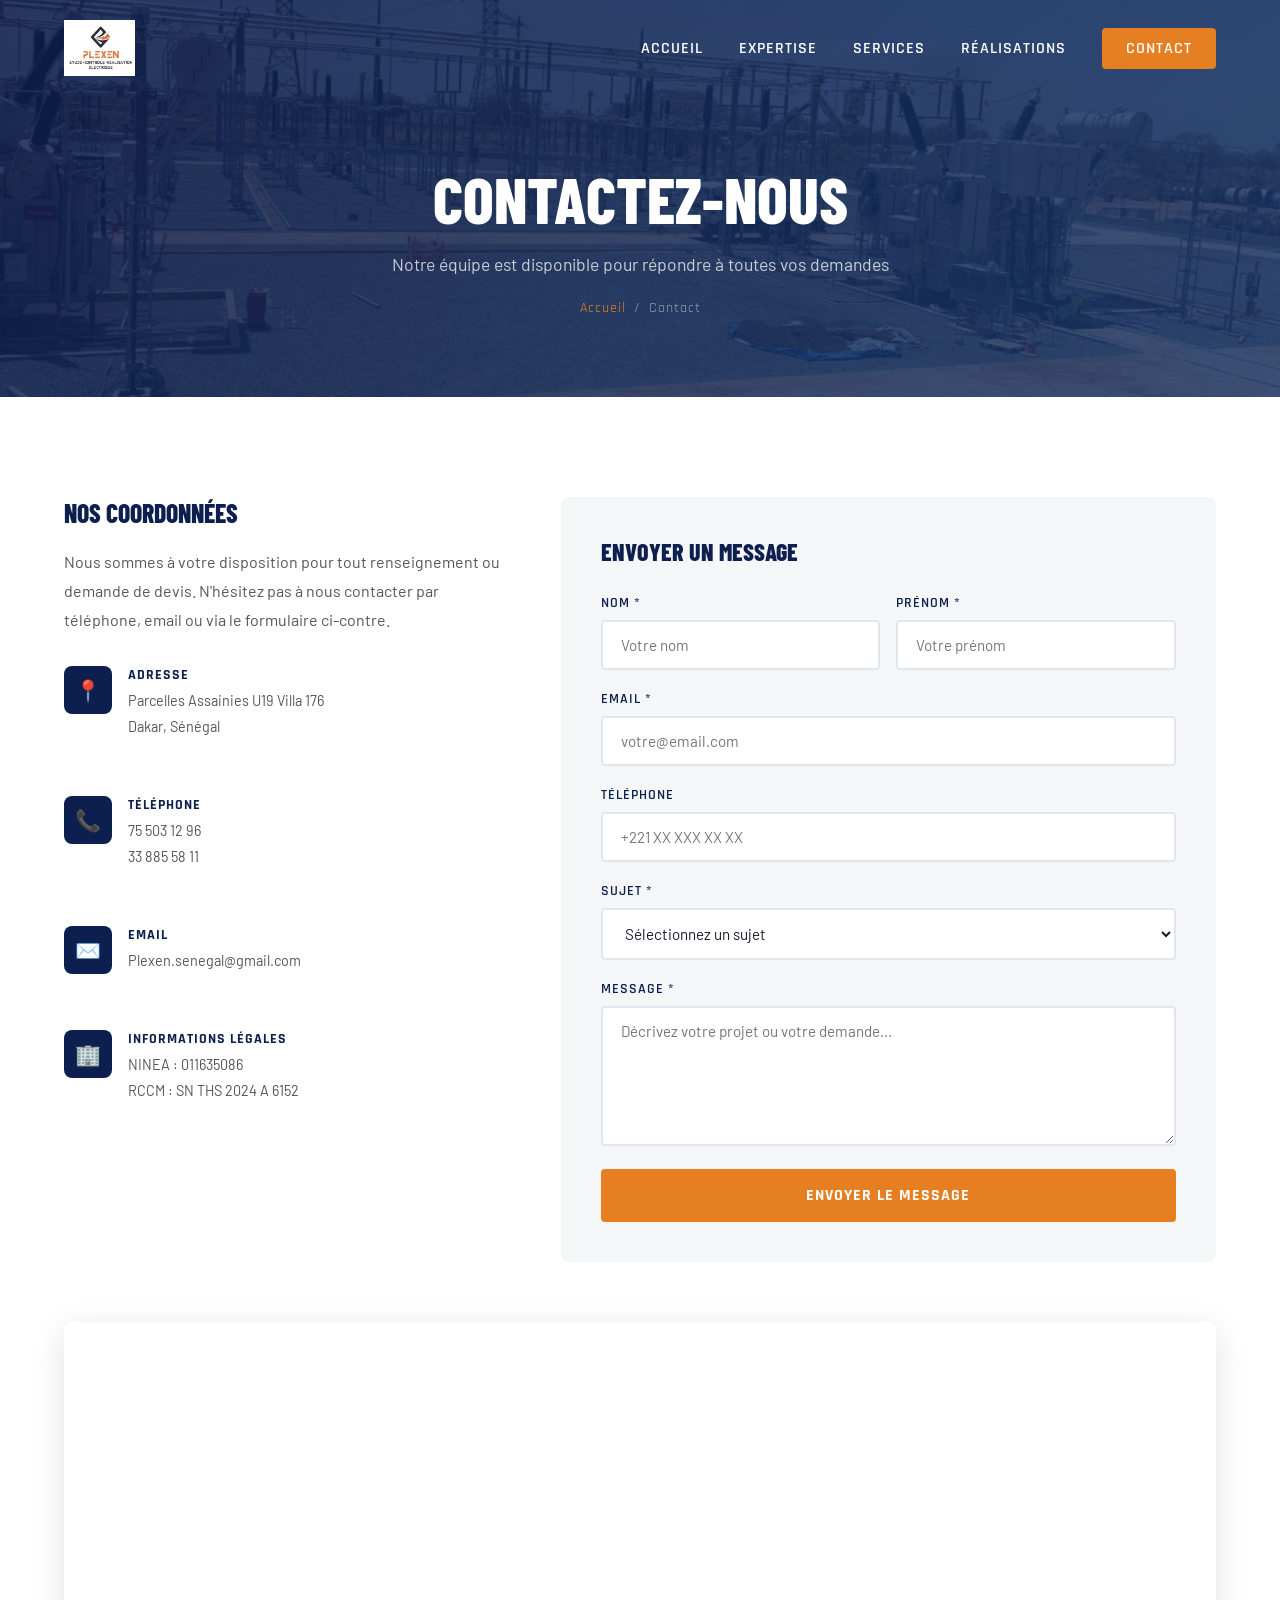
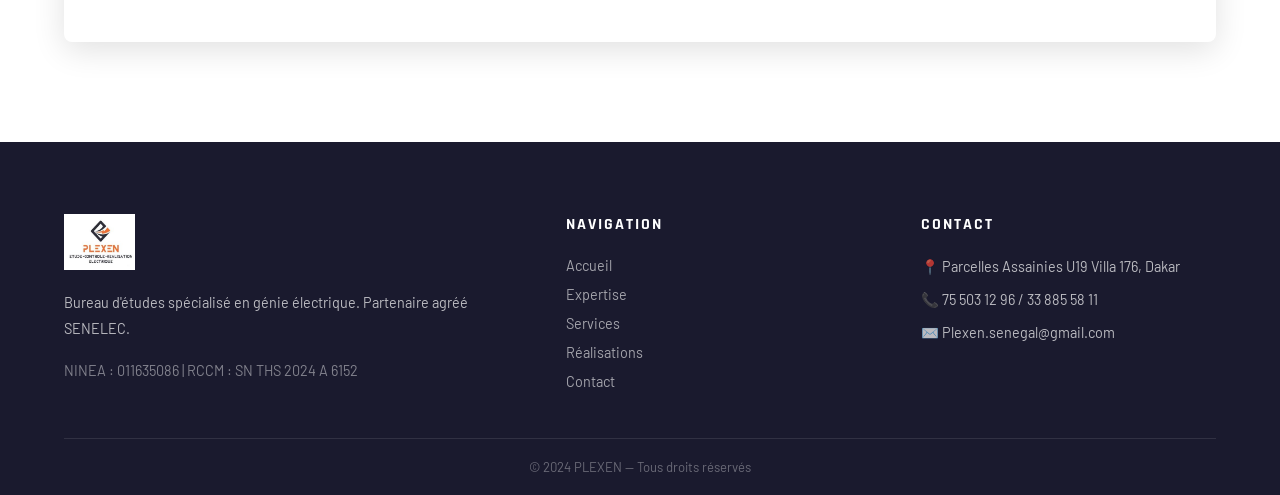
==== commit 74f39185: "plexen V2" ====
--- a/contact.html
+++ b/contact.html
@@ -1,98 +1,177 @@
 <!DOCTYPE html>
 <html lang="fr">
 <head>
-    <meta charset="UTF-8">
-    <meta name="viewport" content="width=device-width, initial-scale=1.0">
-    <meta name="description" content="PLEXEN - Bureau d'etudes en genie electrique. Dakar, Senegal.">
-    <title>PLEXEN - Contact</title>
-    <link rel="stylesheet" href="style.css">
+  <meta charset="UTF-8">
+  <meta name="viewport" content="width=device-width, initial-scale=1.0">
+  <title>Contact — PLEXEN</title>
+  <link rel="stylesheet" href="style.css">
+  <link href="https://fonts.googleapis.com/css2?family=Rajdhani:wght@400;500;600;700&family=Barlow:wght@300;400;500;600&family=Barlow+Condensed:wght@700;800&display=swap" rel="stylesheet">
 </head>
 <body>
 
-<header>
-    <div class="header-inner">
-        <a href="index.html" class="logo">
-            <img src="images/logo-plexen.png" alt="Logo PLEXEN">
-        </a>
-        <nav>
-        <a href="index.html" class="nav-lien">Accueil</a>
-        <a href="expertise.html" class="nav-lien">Expertise</a>
-        <a href="services.html" class="nav-lien">Services</a>
-        <a href="realisations.html" class="nav-lien">Realisations</a>
-        <a href="contact.html" class="nav-lien btn-nav active">Contact</a>
-        </nav>
+  <nav class="navbar scrolled" id="navbar">
+    <div class="nav-container">
+      <a href="index.html" class="nav-logo"><img src="images/logo-plexen.png" alt="PLEXEN"></a>
+      <ul class="nav-liens" id="navLiens">
+        <li><a href="index.html">Accueil</a></li>
+        <li><a href="expertise.html">Expertise</a></li>
+        <li><a href="services.html">Services</a></li>
+        <li><a href="realisations.html">Réalisations</a></li>
+        <li><a href="contact.html" class="nav-btn actif">Contact</a></li>
+      </ul>
+      <button class="burger" id="burger"><span></span><span></span><span></span></button>
     </div>
-</header>
+  </nav>
 
-<main>
-    <div class="contenu">
-        <h2 class="titre">Nous contacter</h2>
-        <div class="ligne"></div>
-        <div class="contact-grille">
+  <section class="entete-page">
+    <div class="entete-page-contenu">
+      <h1>Contactez-nous</h1>
+      <p>Notre équipe est disponible pour répondre à toutes vos demandes</p>
+      <div class="fil-ariane">
+        <a href="index.html">Accueil</a>
+        <span>/</span>
+        <span>Contact</span>
+      </div>
+    </div>
+  </section>
 
-            <address style="font-style: normal;" class="contact-info">
-                <h3>PLEXEN Ingenierie</h3>
-                <ul>
-                    <li>Dakar, Parcelles Assainies U 19 Villa n&deg;176</li>
-                    <li>Tel : 75 503 12 96 / 33 885 58 11</li>
-                    <li>Email : Plexen.senegal@gmail.com</li>
-                </ul>
-                <hr class="diviseur">
-                <ul>
-                    <li>NINEA : 011635086</li>
-                    <li>RCCM SN THS 2024 A 6152 - Entreprise Individuelle</li>
-                    <li>Partenaire technique SENELEC</li>
-                </ul>
-                <p class="slogan">
-                    "L'impossible on l'a fait Hier - Pour le miracle donnez-nous jusqu'a demain"
-                </p>
-            </address>
+  <section class="section-contact">
+    <div class="container">
+      <div class="contact-grille">
 
-            <div>
-                <div class="carte">
-                    <iframe
-                        src="https://www.google.com/maps/embed?pb=!1m18!1m12!1m3!1d3859.732550863116!2d-17.3730449!3d14.7042794!2m3!1f0!2f0!3f0!3m2!1i1024!2i768!4f13.1!3m3!1m2!1s0xec175f8b7b8b8b8b%3A0x8b8b8b8b8b8b8b8b!2sParcelles%20Assainies%2C%20Dakar!5e0!3m2!1sfr!2ssn!4v1700000000000!5m2!1sfr!2ssn"
-                        width="100%"
-                        height="220"
-                        style="border: 0; display: block;"
-                        allowfullscreen=""
-                        loading="lazy"
-                        title="Localisation PLEXEN - Dakar">
-                    </iframe>
-                </div>
+        <div class="contact-infos" data-anime>
+          <h3>Nos coordonnées</h3>
+          <p>Nous sommes à votre disposition pour tout renseignement ou demande de devis. N'hésitez pas à nous contacter par téléphone, email ou via le formulaire ci-contre.</p>
 
-                <div class="formulaire">
-                    <p>Soumettre une demande technique</p>
-                    <form action="https://formsubmit.co/Plexen.senegal@gmail.com" method="POST">
-                        <input type="text"  name="nom"       placeholder="Nom et Prenom"       required>
-                        <input type="email" name="email"     placeholder="Email professionnel" required>
-                        <input type="tel"   name="telephone" placeholder="Telephone">
-                        <textarea name="message" rows="4" placeholder="Description du projet..."></textarea>
-                        <input type="hidden" name="_subject" value="Nouvelle demande - PLEXEN">
-                        <input type="hidden" name="_captcha" value="false">
-                        <button type="submit">Envoyer la demande</button>
-                    </form>
-                </div>
+          <div class="info-item">
+            <div class="info-icone">📍</div>
+            <div class="info-texte">
+              <h4>Adresse</h4>
+              <p>Parcelles Assainies U19 Villa 176<br>Dakar, Sénégal</p>
+            </div>
+          </div>
+
+          <div class="info-item">
+            <div class="info-icone">📞</div>
+            <div class="info-texte">
+              <h4>Téléphone</h4>
+              <p>75 503 12 96<br>33 885 58 11</p>
+            </div>
+          </div>
+
+          <div class="info-item">
+            <div class="info-icone">✉️</div>
+            <div class="info-texte">
+              <h4>Email</h4>
+              <p>Plexen.senegal@gmail.com</p>
+            </div>
+          </div>
+
+          <div class="info-item">
+            <div class="info-icone">🏢</div>
+            <div class="info-texte">
+              <h4>Informations légales</h4>
+              <p>NINEA : 011635086<br>RCCM : SN THS 2024 A 6152</p>
+            </div>
+          </div>
+        </div>
+
+        <div class="formulaire-contact" data-anime>
+          <h3>Envoyer un message</h3>
+          <form action="https://formsubmit.co/Plexen.senegal@gmail.com" method="POST">
+            <input type="hidden" name="_captcha" value="false">
+            <input type="hidden" name="_next" value="merci.html">
+            <input type="hidden" name="_subject" value="Nouveau message PLEXEN">
+
+            <div class="deux-champs">
+              <div class="groupe-champ">
+                <label for="nom">Nom *</label>
+                <input type="text" id="nom" name="nom" placeholder="Votre nom" required>
+              </div>
+              <div class="groupe-champ">
+                <label for="prenom">Prénom *</label>
+                <input type="text" id="prenom" name="prenom" placeholder="Votre prénom" required>
+              </div>
             </div>
 
+            <div class="groupe-champ">
+              <label for="email">Email *</label>
+              <input type="email" id="email" name="email" placeholder="votre@email.com" required>
+            </div>
+
+            <div class="groupe-champ">
+              <label for="telephone">Téléphone</label>
+              <input type="tel" id="telephone" name="telephone" placeholder="+221 XX XXX XX XX">
+            </div>
+
+            <div class="groupe-champ">
+              <label for="sujet">Sujet *</label>
+              <select id="sujet" name="sujet" required>
+                <option value="">Sélectionnez un sujet</option>
+                <option value="devis">Demande de devis</option>
+                <option value="etude">Étude électrique</option>
+                <option value="realisation">Réalisation de travaux</option>
+                <option value="maintenance">Maintenance</option>
+                <option value="partenariat">Partenariat</option>
+                <option value="autre">Autre</option>
+              </select>
+            </div>
+
+            <div class="groupe-champ">
+              <label for="message">Message *</label>
+              <textarea id="message" name="message" placeholder="Décrivez votre projet ou votre demande..." required></textarea>
+            </div>
+
+            <button type="submit" class="btn-principal" style="width:100%;justify-content:center;">
+              Envoyer le message
+            </button>
+          </form>
         </div>
+
+      </div>
+
+      <div class="carte-maps" data-anime>
+        <iframe
+          src="https://www.google.com/maps/embed?pb=!1m18!1m12!1m3!1d3859.8!2d-17.3972!3d14.7645!2m3!1f0!2f0!3f0!3m2!1i1024!2i768!4f13.1!3m3!1m2!1s0x0%3A0x0!2zMTTCsDQ1JzUyLjIiTiAxN8KwMjMnNTAuMCJX!5e0!3m2!1sfr!2ssn!4v1234567890"
+          allowfullscreen=""
+          loading="lazy"
+          referrerpolicy="no-referrer-when-downgrade">
+        </iframe>
+      </div>
+
     </div>
-</main>
+  </section>
 
-<footer>
-    <div class="footer-inner">
-        <div class="footer-logo">PLEXEN</div>
-        <p class="footer-slogan">"L'impossible on l'a fait Hier - Pour le miracle donnez-nous jusqu'a demain"</p>
-        <div class="footer-infos">
-            <span>Parcelles Assainies U 19, Dakar</span>
-            <span>Tel : 75 503 12 96 / 33 885 58 11</span>
-            <span>Email : Plexen.senegal@gmail.com</span>
+  <footer class="pied-de-page">
+    <div class="container">
+      <div class="footer-grille">
+        <div class="footer-col">
+          <img src="images/logo-plexen.png" alt="PLEXEN" class="footer-logo">
+          <p>Bureau d'études spécialisé en génie électrique. Partenaire agréé SENELEC.</p>
+          <p class="footer-info">NINEA : 011635086 | RCCM : SN THS 2024 A 6152</p>
         </div>
-        <p class="footer-legal">NINEA 011635086 - RCCM SN THS 2024 A 6152 | Partenaire agree SENELEC</p>
-        <hr>
-        <p class="copyright">&copy; 2025 PLEXEN - Tous droits reserves.</p>
+        <div class="footer-col">
+          <h4>Navigation</h4>
+          <ul>
+            <li><a href="index.html">Accueil</a></li>
+            <li><a href="expertise.html">Expertise</a></li>
+            <li><a href="services.html">Services</a></li>
+            <li><a href="realisations.html">Réalisations</a></li>
+            <li><a href="contact.html">Contact</a></li>
+          </ul>
+        </div>
+        <div class="footer-col">
+          <h4>Contact</h4>
+          <ul class="footer-contact">
+            <li>📍 Parcelles Assainies U19 Villa 176, Dakar</li>
+            <li>📞 75 503 12 96 / 33 885 58 11</li>
+            <li>✉️ Plexen.senegal@gmail.com</li>
+          </ul>
+        </div>
+      </div>
+      <div class="footer-bas"><p>© 2024 PLEXEN — Tous droits réservés</p></div>
     </div>
-</footer>
-
+  </footer>
+  <script src="script.js"></script>
 </body>
-</html>+</html>
--- a/style.css
+++ b/style.css
@@ -1,281 +1,944 @@
-/* =============================================
-   PLEXEN - Feuille de style principale
-   ============================================= */
-
-/* ----- RESET ----- */
-* { margin: 0; padding: 0; box-sizing: border-box; }
-body { font-family: Arial, sans-serif; font-size: 1rem; line-height: 1.7; color: #222; background: #f5f5f5; }
-a { text-decoration: none; color: inherit; }
-img { max-width: 100%; display: block; }
-ul { list-style: none; }
-
-/* ----- HEADER ----- */
-header {
-    background: #fff;
-    border-bottom: 3px solid #e67e22;
-    position: sticky;
-    top: 0;
-    z-index: 100;
-}
-.header-inner {
-    max-width: 1200px;
-    margin: 0 auto;
-    padding: 0.7rem 2rem;
-    display: flex;
-    align-items: center;
-    justify-content: space-between;
-    flex-wrap: wrap;
-    gap: 0.8rem;
-}
-.logo img { height: 58px; width: auto; }
-
-/* ----- NAVIGATION ----- */
-nav { display: flex; flex-wrap: wrap; gap: 0.3rem; align-items: center; }
-.nav-lien {
-    padding: 0.45rem 1rem;
-    background: #f0f0f0;
-    color: #333;
-    font-weight: bold;
-    font-size: 0.87rem;
-    border-radius: 4px;
-    border: 1px solid #ddd;
-    transition: background 0.2s;
-}
-.nav-lien:hover { background: #ffe0cc; color: #c0392b; }
-.nav-lien.active { background: #c0392b; color: #fff; border-color: #c0392b; }
-.btn-nav { background: #c0392b; color: #fff; border-color: #c0392b; }
-.btn-nav:hover { background: #a93226; }
-
-/* ----- CONTENEUR GENERAL ----- */
-.contenu { max-width: 1100px; margin: 0 auto; padding: 3rem 2rem; }
-.titre { font-size: 1.7rem; font-weight: bold; color: #1e2a3e; margin-bottom: 0.4rem; }
-.ligne { width: 60px; height: 4px; background: #e67e22; border-radius: 2px; margin-bottom: 2rem; }
-
-/* ----- HERO (index.html) ----- */
+/* ═══════════════════════════════════════════
+   PLEXEN — STYLE.CSS
+   Couleurs : Bleu foncé #0D1F4E + Orange #E67E22
+   ═══════════════════════════════════════════ */
+
+:root {
+  --bleu:       #0D1F4E;
+  --bleu-mid:   #1A3A6B;
+  --bleu-clair: #2196F3;
+  --orange:     #E67E22;
+  --orange-vif: #F39C12;
+  --blanc:      #FFFFFF;
+  --gris-clair: #F4F6F8;
+  --gris-texte: #555;
+  --noir-doux:  #1A1A2E;
+  --transition: 0.35s ease;
+  --ombre:      0 8px 32px rgba(0,0,0,0.12);
+  --ombre-hover:0 16px 48px rgba(0,0,0,0.2);
+}
+
+/* ── RESET & BASE ─────────────────────────── */
+*, *::before, *::after { margin:0; padding:0; box-sizing:border-box; }
+
+html { scroll-behavior: smooth; }
+
+body {
+  font-family: 'Barlow', sans-serif;
+  color: var(--noir-doux);
+  background: var(--blanc);
+  overflow-x: hidden;
+}
+
+img { max-width:100%; height:auto; display:block; }
+ul  { list-style:none; }
+a   { text-decoration:none; color:inherit; }
+
+.container { max-width:1200px; margin:0 auto; padding:0 24px; }
+.centre    { text-align:center; }
+
+/* ── BOUTONS ──────────────────────────────── */
+.btn-principal {
+  display:inline-block;
+  background: var(--orange);
+  color: var(--blanc);
+  padding: 14px 36px;
+  border-radius: 4px;
+  font-family: 'Rajdhani', sans-serif;
+  font-weight: 700;
+  font-size: 1rem;
+  letter-spacing: 1px;
+  text-transform: uppercase;
+  transition: var(--transition);
+  border: 2px solid var(--orange);
+}
+.btn-principal:hover {
+  background: transparent;
+  color: var(--orange);
+  transform: translateY(-2px);
+  box-shadow: var(--ombre);
+}
+
+.btn-contour {
+  display:inline-block;
+  background: transparent;
+  color: var(--blanc);
+  padding: 14px 36px;
+  border-radius: 4px;
+  font-family: 'Rajdhani', sans-serif;
+  font-weight: 700;
+  font-size: 1rem;
+  letter-spacing: 1px;
+  text-transform: uppercase;
+  border: 2px solid rgba(255,255,255,0.7);
+  transition: var(--transition);
+}
+.btn-contour:hover {
+  background: var(--blanc);
+  color: var(--bleu);
+  border-color: var(--blanc);
+}
+
+/* ── TITRES SECTIONS ─────────────────────── */
+.etiquette-section {
+  display: inline-block;
+  font-family: 'Rajdhani', sans-serif;
+  font-weight: 700;
+  font-size: 0.85rem;
+  letter-spacing: 3px;
+  text-transform: uppercase;
+  color: var(--orange);
+  margin-bottom: 12px;
+}
+
+.titre-section {
+  text-align: center;
+  margin-bottom: 56px;
+}
+.titre-section h2 {
+  font-family: 'Barlow Condensed', sans-serif;
+  font-size: clamp(1.8rem, 3vw, 2.6rem);
+  font-weight: 800;
+  color: var(--bleu);
+}
+
+/* ── ANIMATIONS AU SCROLL ─────────────────── */
+[data-anime] {
+  opacity: 0;
+  transform: translateY(36px);
+  transition: opacity 0.7s ease, transform 0.7s ease;
+}
+[data-anime].visible {
+  opacity: 1;
+  transform: translateY(0);
+}
+
+/* ── NAVBAR ───────────────────────────────── */
+.navbar {
+  position: fixed;
+  top: 0; left: 0; right: 0;
+  z-index: 1000;
+  padding: 20px 0;
+  transition: background var(--transition), padding var(--transition), box-shadow var(--transition);
+}
+.navbar.scrolled {
+  background: var(--bleu);
+  padding: 12px 0;
+  box-shadow: 0 4px 24px rgba(0,0,0,0.3);
+}
+
+.nav-container {
+  max-width: 1200px;
+  margin: 0 auto;
+  padding: 0 24px;
+  display: flex;
+  align-items: center;
+  justify-content: space-between;
+}
+
+.nav-logo img { height: 56px; width: auto; }
+
+.nav-liens {
+  display: flex;
+  align-items: center;
+  gap: 36px;
+}
+.nav-liens a {
+  font-family: 'Rajdhani', sans-serif;
+  font-weight: 600;
+  font-size: 1rem;
+  color: var(--blanc);
+  letter-spacing: 1px;
+  text-transform: uppercase;
+  transition: color var(--transition);
+  position: relative;
+}
+.nav-liens a::after {
+  content:'';
+  position:absolute;
+  bottom: -4px; left: 0;
+  width: 0; height: 2px;
+  background: var(--orange);
+  transition: width var(--transition);
+}
+.nav-liens a:hover::after,
+.nav-liens a.actif::after { width: 100%; }
+.nav-liens a:hover, .nav-liens a.actif { color: var(--orange); }
+
+.nav-btn {
+  background: var(--orange) !important;
+  color: var(--blanc) !important;
+  padding: 10px 24px;
+  border-radius: 4px;
+}
+.nav-btn::after { display:none !important; }
+.nav-btn:hover { background: var(--orange-vif) !important; }
+
+.burger {
+  display: none;
+  flex-direction: column;
+  gap: 5px;
+  background: none;
+  border: none;
+  cursor: pointer;
+  padding: 4px;
+}
+.burger span {
+  display: block;
+  width: 26px; height: 2px;
+  background: var(--blanc);
+  border-radius: 2px;
+  transition: var(--transition);
+}
+
+/* ── HERO SLIDER ─────────────────────────── */
 .hero {
-    background: linear-gradient(rgba(10,20,35,0.80), rgba(10,20,35,0.75)),
-                url('images/transformateur-hta-htb.jpg') center / cover no-repeat;
-    color: #fff;
-    padding: 5rem 2rem 4rem;
-    text-align: center;
-}
-.hero-inner { max-width: 860px; margin: 0 auto; }
-.hero-label {
-    display: block;
-    font-size: 0.78rem;
-    font-weight: bold;
-    letter-spacing: 2px;
-    text-transform: uppercase;
-    color: #e67e22;
-    margin-bottom: 1rem;
-}
-.hero h1 { font-size: 2rem; color: #fff; margin-bottom: 0.8rem; }
-.hero-sub { color: #bbb; font-style: italic; margin-bottom: 2rem; }
-.hero-liste {
-    text-align: left;
-    display: inline-block;
-    margin-bottom: 2rem;
-    padding-left: 1.2rem;
-}
-.hero-liste li { list-style: disc; padding: 0.35rem 0; color: #ddd; font-size: 0.95rem; }
-.btn {
-    display: inline-block;
-    background: #c0392b;
-    color: #fff;
-    padding: 0.9rem 2.2rem;
-    border-radius: 4px;
-    font-weight: bold;
-    font-size: 1rem;
-}
-.btn:hover { background: #a93226; }
-
-/* ----- EXPERTISE (expertise.html) ----- */
-.page-bg {
-    background: linear-gradient(rgba(10,20,35,0.88), rgba(10,20,35,0.88)),
-                url('images/poste-htb-construction.jpg') center / cover no-repeat fixed;
-    padding: 3rem 2rem;
-}
-.titre-w { color: #fff; max-width: 1100px; margin: 0 auto 0.4rem; font-size: 1.7rem; font-weight: bold; }
-.ligne-w { width: 60px; height: 4px; background: #e67e22; border-radius: 2px; margin: 0 0 2rem 0; display: block; }
-.pres-card {
-    background: #fff;
-    border-left: 5px solid #e67e22;
-    border-radius: 6px;
-    padding: 2rem;
-    box-shadow: 0 4px 16px rgba(0,0,0,0.12);
-    max-width: 1100px;
-    margin: 0 auto;
-}
-.badges { margin-bottom: 1.2rem; }
-.badge {
-    display: inline-block;
-    background: #c0392b;
-    color: #fff;
-    padding: 0.2rem 0.8rem;
-    border-radius: 4px;
-    font-size: 0.78rem;
-    font-weight: bold;
-    margin-right: 0.4rem;
-    margin-bottom: 0.4rem;
-}
-.pres-card p { margin-bottom: 1rem; color: #333; }
-.hl { color: #c0392b; font-weight: bold; }
-.partner-box {
-    background: #1e2a3e;
-    color: #fff;
-    border-radius: 6px;
-    padding: 1.2rem 1.5rem;
-    margin: 1.5rem 0;
-}
-.partner-box p { color: #ddd; font-size: 0.92rem; margin: 0; }
-
-/* ----- SERVICES (services.html) ----- */
-.services-grille {
-    display: grid;
-    grid-template-columns: repeat(auto-fit, minmax(280px, 1fr));
-    gap: 1.4rem;
-}
-.service-card {
-    background: #fff;
-    border-radius: 6px;
-    padding: 1.5rem;
-    box-shadow: 0 4px 12px rgba(0,0,0,0.07);
-    border-bottom: 3px solid #e67e22;
-}
-.service-card h3 {
-    font-size: 1rem;
-    color: #1e2a3e;
-    margin-bottom: 0.8rem;
-    font-weight: bold;
-    border-bottom: 1px solid #eee;
-    padding-bottom: 0.5rem;
-}
-.service-card ul { padding-left: 1.2rem; }
-.service-card li {
-    list-style: disc;
-    padding: 0.3rem 0;
-    color: #555;
-    font-size: 0.9rem;
-    border-bottom: 1px solid #f0f0f0;
-}
-.service-card li:last-child { border-bottom: none; }
-
-/* ----- REALISATIONS (realisations.html) ----- */
-.photos-grille {
-    display: grid;
-    grid-template-columns: repeat(auto-fit, minmax(280px, 1fr));
-    gap: 1.2rem;
-}
+  position: relative;
+  height: 100vh;
+  min-height: 600px;
+  overflow: hidden;
+}
+
+.slider { position:relative; width:100%; height:100%; }
+
+.diapo {
+  position: absolute;
+  inset: 0;
+  background-size: cover;
+  background-position: center;
+  opacity: 0;
+  transition: opacity 1s ease;
+}
+.diapo.actif-diapo { opacity: 1; }
+
+.diapo-voile {
+  position: absolute;
+  inset: 0;
+  background: linear-gradient(135deg, rgba(13,31,78,0.85) 0%, rgba(13,31,78,0.4) 100%);
+}
+
+.diapo-contenu {
+  position: absolute;
+  inset: 0;
+  display: flex;
+  flex-direction: column;
+  justify-content: center;
+  padding: 0 8%;
+  max-width: 800px;
+}
+
+.badge-hero {
+  display: inline-block;
+  background: var(--orange);
+  color: var(--blanc);
+  font-family: 'Rajdhani', sans-serif;
+  font-weight: 700;
+  font-size: 0.82rem;
+  letter-spacing: 2px;
+  text-transform: uppercase;
+  padding: 6px 18px;
+  border-radius: 2px;
+  margin-bottom: 24px;
+  width: fit-content;
+}
+
+.diapo-contenu h1 {
+  font-family: 'Barlow Condensed', sans-serif;
+  font-size: clamp(2.8rem, 6vw, 5rem);
+  font-weight: 800;
+  color: var(--blanc);
+  line-height: 1.05;
+  margin-bottom: 20px;
+  text-transform: uppercase;
+}
+.diapo-contenu h1 span { color: var(--orange); }
+
+.diapo-contenu p {
+  font-size: clamp(1rem, 1.5vw, 1.2rem);
+  color: rgba(255,255,255,0.85);
+  line-height: 1.7;
+  margin-bottom: 36px;
+  max-width: 560px;
+}
+
+.hero-boutons { display:flex; gap:16px; flex-wrap:wrap; }
+
+.slider-controles {
+  position: absolute;
+  bottom: 40px; left: 50%;
+  transform: translateX(-50%);
+  display: flex;
+  align-items: center;
+  gap: 24px;
+  z-index: 10;
+}
+
+.prev-btn, .next-btn {
+  background: rgba(255,255,255,0.15);
+  border: 2px solid rgba(255,255,255,0.4);
+  color: var(--blanc);
+  width: 46px; height: 46px;
+  border-radius: 50%;
+  font-size: 1.1rem;
+  cursor: pointer;
+  transition: var(--transition);
+  backdrop-filter: blur(4px);
+}
+.prev-btn:hover, .next-btn:hover {
+  background: var(--orange);
+  border-color: var(--orange);
+}
+
+.points { display:flex; gap:10px; }
+.point {
+  width: 10px; height: 10px;
+  border-radius: 50%;
+  background: rgba(255,255,255,0.4);
+  cursor: pointer;
+  transition: var(--transition);
+}
+.point.actif-point { background: var(--orange); transform: scale(1.3); }
+
+/* ── CHIFFRES ─────────────────────────────── */
+.section-chiffres {
+  background: var(--bleu);
+  padding: 64px 0;
+}
+.section-chiffres .container {
+  display: grid;
+  grid-template-columns: repeat(4, 1fr);
+  gap: 32px;
+}
+.chiffre-item {
+  text-align: center;
+  color: var(--blanc);
+  border-right: 1px solid rgba(255,255,255,0.15);
+}
+.chiffre-item:last-child { border-right: none; }
+
+.chiffre-num {
+  font-family: 'Barlow Condensed', sans-serif;
+  font-size: 3.5rem;
+  font-weight: 800;
+  color: var(--orange);
+  line-height: 1;
+}
+.chiffre-signe {
+  font-size: 2rem;
+  font-weight: 800;
+  color: var(--orange);
+}
+.chiffre-item p {
+  font-size: 0.95rem;
+  color: rgba(255,255,255,0.7);
+  margin-top: 8px;
+  letter-spacing: 1px;
+}
+
+/* ── PRÉSENTATION ─────────────────────────── */
+.section-presentation { padding: 100px 0; background: var(--blanc); }
+
+.deux-cols {
+  display: grid;
+  grid-template-columns: 1fr 1fr;
+  gap: 80px;
+  align-items: center;
+}
+
+.col-texte h2 {
+  font-family: 'Barlow Condensed', sans-serif;
+  font-size: clamp(1.8rem, 2.5vw, 2.4rem);
+  font-weight: 800;
+  color: var(--bleu);
+  margin-bottom: 20px;
+  line-height: 1.2;
+}
+.col-texte p {
+  color: var(--gris-texte);
+  line-height: 1.8;
+  margin-bottom: 16px;
+  font-size: 1rem;
+}
+
+.liste-atouts {
+  margin: 24px 0 32px;
+  display: flex;
+  flex-direction: column;
+  gap: 12px;
+}
+.liste-atouts li {
+  display: flex;
+  align-items: center;
+  gap: 12px;
+  font-weight: 500;
+  color: var(--noir-doux);
+}
+.check {
+  width: 24px; height: 24px;
+  background: var(--orange);
+  color: var(--blanc);
+  border-radius: 50%;
+  display: flex;
+  align-items: center;
+  justify-content: center;
+  font-size: 0.75rem;
+  font-weight: 700;
+  flex-shrink: 0;
+}
+
+.cadre-image {
+  position: relative;
+  border-radius: 8px;
+  overflow: hidden;
+  box-shadow: var(--ombre-hover);
+}
+.cadre-image img { width:100%; height: 420px; object-fit:cover; }
+.badge-image {
+  position: absolute;
+  bottom: 24px; left: 24px;
+  background: var(--orange);
+  color: var(--blanc);
+  font-family: 'Rajdhani', sans-serif;
+  font-weight: 700;
+  font-size: 0.85rem;
+  letter-spacing: 1px;
+  padding: 8px 20px;
+  border-radius: 4px;
+}
+
+/* ── SERVICES ─────────────────────────────── */
+.section-services {
+  padding: 100px 0;
+  background: var(--gris-clair);
+}
+
+.grille-services {
+  display: grid;
+  grid-template-columns: repeat(4, 1fr);
+  gap: 28px;
+}
+
+.carte-service {
+  background: var(--blanc);
+  border-radius: 8px;
+  overflow: hidden;
+  box-shadow: var(--ombre);
+  transition: transform var(--transition), box-shadow var(--transition);
+}
+.carte-service:hover {
+  transform: translateY(-8px);
+  box-shadow: var(--ombre-hover);
+}
+
+.carte-img { height: 180px; overflow: hidden; }
+.carte-img img {
+  width: 100%; height: 100%;
+  object-fit: cover;
+  transition: transform 0.6s ease;
+}
+.carte-service:hover .carte-img img { transform: scale(1.08); }
+
+.carte-corps { padding: 24px; }
+
+.carte-icone {
+  font-size: 1.8rem;
+  margin-bottom: 12px;
+}
+.carte-corps h3 {
+  font-family: 'Rajdhani', sans-serif;
+  font-size: 1.15rem;
+  font-weight: 700;
+  color: var(--bleu);
+  margin-bottom: 10px;
+  text-transform: uppercase;
+}
+.carte-corps p {
+  font-size: 0.9rem;
+  color: var(--gris-texte);
+  line-height: 1.7;
+  margin-bottom: 16px;
+}
+
+.lien-carte {
+  font-family: 'Rajdhani', sans-serif;
+  font-weight: 700;
+  font-size: 0.9rem;
+  color: var(--orange);
+  letter-spacing: 1px;
+  transition: color var(--transition);
+}
+.lien-carte:hover { color: var(--bleu); }
+
+/* ── RÉALISATIONS GRILLE ─────────────────── */
+.section-realisations { padding: 100px 0; background: var(--blanc); }
+
+.grille-photos {
+  display: grid;
+  grid-template-columns: repeat(3, 1fr);
+  grid-template-rows: repeat(2, 240px);
+  gap: 16px;
+  margin-bottom: 40px;
+}
+
 .photo-item {
-    border-radius: 6px;
-    overflow: hidden;
-    box-shadow: 0 4px 14px rgba(0,0,0,0.15);
-    background: #1e2a3e;
-}
-.photo-item img { width: 100%; height: 220px; object-fit: cover; display: block; }
-.photo-legende { padding: 0.7rem 1rem; color: #fff; }
-.photo-legende h3 { font-size: 0.92rem; margin-bottom: 0.15rem; font-weight: bold; }
-.photo-legende p { font-size: 0.78rem; color: #aaa; }
-
-/* ----- CONTACT (contact.html) ----- */
+  position: relative;
+  border-radius: 8px;
+  overflow: hidden;
+}
+.photo-item.grand {
+  grid-column: 1;
+  grid-row: 1 / 3;
+}
+
+.photo-item img {
+  width: 100%; height: 100%;
+  object-fit: cover;
+  transition: transform 0.6s ease;
+}
+.photo-item:hover img { transform: scale(1.06); }
+
+.photo-voile {
+  position: absolute;
+  inset: 0;
+  background: linear-gradient(to top, rgba(13,31,78,0.8) 0%, transparent 60%);
+  opacity: 0;
+  transition: opacity var(--transition);
+  display: flex;
+  align-items: flex-end;
+  padding: 20px;
+}
+.photo-item:hover .photo-voile { opacity: 1; }
+.photo-voile span {
+  color: var(--blanc);
+  font-family: 'Rajdhani', sans-serif;
+  font-weight: 700;
+  font-size: 1rem;
+  letter-spacing: 1px;
+}
+
+/* ── BANDE CTA ────────────────────────────── */
+.bande-cta {
+  background: linear-gradient(135deg, var(--bleu) 0%, var(--bleu-mid) 100%);
+  padding: 80px 0;
+}
+.bande-contenu {
+  display: flex;
+  align-items: center;
+  justify-content: space-between;
+  gap: 40px;
+  flex-wrap: wrap;
+}
+.bande-cta h2 {
+  font-family: 'Barlow Condensed', sans-serif;
+  font-size: clamp(1.6rem, 2.5vw, 2.2rem);
+  font-weight: 800;
+  color: var(--blanc);
+}
+.bande-cta p { color: rgba(255,255,255,0.75); margin-top: 8px; }
+
+.btn-cta {
+  display: inline-block;
+  background: var(--orange);
+  color: var(--blanc);
+  padding: 18px 48px;
+  border-radius: 4px;
+  font-family: 'Rajdhani', sans-serif;
+  font-weight: 700;
+  font-size: 1.1rem;
+  letter-spacing: 2px;
+  text-transform: uppercase;
+  white-space: nowrap;
+  transition: var(--transition);
+  border: 2px solid var(--orange);
+}
+.btn-cta:hover {
+  background: transparent;
+  color: var(--orange);
+}
+
+/* ── FOOTER ───────────────────────────────── */
+.pied-de-page {
+  background: var(--noir-doux);
+  color: rgba(255,255,255,0.7);
+  padding: 72px 0 0;
+}
+
+.footer-grille {
+  display: grid;
+  grid-template-columns: 1.5fr 1fr 1fr;
+  gap: 60px;
+  padding-bottom: 48px;
+  border-bottom: 1px solid rgba(255,255,255,0.1);
+}
+
+.footer-logo { height: 56px; width:auto; margin-bottom: 20px; }
+.footer-col p { font-size: 0.9rem; line-height: 1.8; }
+.footer-info { margin-top: 16px; font-size: 0.82rem; color: rgba(255,255,255,0.45); }
+
+.footer-col h4 {
+  font-family: 'Rajdhani', sans-serif;
+  font-weight: 700;
+  font-size: 1rem;
+  letter-spacing: 2px;
+  text-transform: uppercase;
+  color: var(--blanc);
+  margin-bottom: 20px;
+}
+.footer-col ul { display:flex; flex-direction:column; gap:10px; }
+.footer-col ul a {
+  font-size: 0.9rem;
+  color: rgba(255,255,255,0.6);
+  transition: color var(--transition);
+}
+.footer-col ul a:hover { color: var(--orange); }
+
+.footer-contact li { font-size:0.9rem; line-height:1.6; }
+
+.footer-bas {
+  padding: 20px 0;
+  text-align: center;
+  font-size: 0.82rem;
+  color: rgba(255,255,255,0.35);
+}
+
+/* ══ PAGES INTERNES ══════════════════════════ */
+
+/* En-tête de page interne */
+.entete-page {
+  background: linear-gradient(135deg, var(--bleu) 0%, var(--bleu-mid) 100%);
+  padding: 160px 0 80px;
+  text-align: center;
+  position: relative;
+  overflow: hidden;
+}
+.entete-page::before {
+  content:'';
+  position:absolute;
+  inset:0;
+  background: url('images/poste-htb-construction.jpg') center/cover no-repeat;
+  opacity: 0.15;
+}
+.entete-page-contenu { position:relative; z-index:1; }
+.entete-page h1 {
+  font-family: 'Barlow Condensed', sans-serif;
+  font-size: clamp(2.5rem, 5vw, 4rem);
+  font-weight: 800;
+  color: var(--blanc);
+  text-transform: uppercase;
+}
+.entete-page p {
+  color: rgba(255,255,255,0.75);
+  font-size: 1.1rem;
+  margin-top: 16px;
+  max-width: 600px;
+  margin-left: auto;
+  margin-right: auto;
+}
+.fil-ariane {
+  display: flex;
+  align-items: center;
+  justify-content: center;
+  gap: 8px;
+  margin-top: 24px;
+  font-family: 'Rajdhani', sans-serif;
+  font-size: 0.9rem;
+  letter-spacing: 1px;
+}
+.fil-ariane a { color: var(--orange); }
+.fil-ariane span { color: rgba(255,255,255,0.5); }
+
+/* ── PAGE EXPERTISE ───────────────────────── */
+.section-expertise { padding: 100px 0; }
+
+.grille-expertise {
+  display: grid;
+  grid-template-columns: repeat(3, 1fr);
+  gap: 32px;
+  margin-top: 60px;
+}
+.carte-expertise {
+  background: var(--blanc);
+  border: 1px solid #E8ECF0;
+  border-radius: 8px;
+  padding: 40px 32px;
+  text-align: center;
+  transition: var(--transition);
+  box-shadow: var(--ombre);
+}
+.carte-expertise:hover {
+  border-color: var(--orange);
+  transform: translateY(-6px);
+  box-shadow: var(--ombre-hover);
+}
+.expertise-icone {
+  font-size: 3rem;
+  margin-bottom: 20px;
+}
+.carte-expertise h3 {
+  font-family: 'Rajdhani', sans-serif;
+  font-size: 1.2rem;
+  font-weight: 700;
+  color: var(--bleu);
+  text-transform: uppercase;
+  margin-bottom: 14px;
+}
+.carte-expertise p {
+  font-size: 0.92rem;
+  color: var(--gris-texte);
+  line-height: 1.8;
+}
+
+/* ── PAGE SERVICES ────────────────────────── */
+.section-services-detail { padding: 100px 0; }
+
+.service-item {
+  display: grid;
+  grid-template-columns: 1fr 1fr;
+  gap: 60px;
+  align-items: center;
+  margin-bottom: 80px;
+}
+.service-item.inverse { direction: rtl; }
+.service-item.inverse > * { direction: ltr; }
+
+.service-img {
+  border-radius: 8px;
+  overflow: hidden;
+  box-shadow: var(--ombre);
+}
+.service-img img { width:100%; height:340px; object-fit:cover; }
+
+.service-texte h3 {
+  font-family: 'Barlow Condensed', sans-serif;
+  font-size: 1.9rem;
+  font-weight: 800;
+  color: var(--bleu);
+  text-transform: uppercase;
+  margin-bottom: 16px;
+}
+.service-texte p {
+  color: var(--gris-texte);
+  line-height: 1.8;
+  margin-bottom: 24px;
+}
+.tags-service {
+  display: flex;
+  flex-wrap: wrap;
+  gap: 8px;
+}
+.tag {
+  background: var(--gris-clair);
+  color: var(--bleu-mid);
+  font-family: 'Rajdhani', sans-serif;
+  font-weight: 600;
+  font-size: 0.82rem;
+  letter-spacing: 1px;
+  padding: 6px 16px;
+  border-radius: 20px;
+  border: 1px solid #dde;
+}
+
+/* ── PAGE RÉALISATIONS ────────────────────── */
+.section-portfolio { padding: 100px 0; }
+
+.grille-portfolio {
+  display: grid;
+  grid-template-columns: repeat(3, 1fr);
+  gap: 24px;
+}
+.projet-card {
+  border-radius: 8px;
+  overflow: hidden;
+  box-shadow: var(--ombre);
+  background: var(--blanc);
+  transition: transform var(--transition), box-shadow var(--transition);
+}
+.projet-card:hover {
+  transform: translateY(-6px);
+  box-shadow: var(--ombre-hover);
+}
+.projet-img { height: 220px; overflow:hidden; position:relative; }
+.projet-img img { width:100%;height:100%;object-fit:cover;transition:transform 0.6s ease; }
+.projet-card:hover .projet-img img { transform:scale(1.06); }
+.projet-corps { padding:24px; }
+.projet-corps h3 {
+  font-family:'Rajdhani',sans-serif;
+  font-weight:700;
+  font-size:1.1rem;
+  color:var(--bleu);
+  text-transform:uppercase;
+  margin-bottom:8px;
+}
+.projet-corps p { font-size:0.9rem; color:var(--gris-texte); line-height:1.7; }
+.projet-tag {
+  display:inline-block;
+  background:var(--orange);
+  color:var(--blanc);
+  font-size:0.75rem;
+  font-weight:700;
+  padding:4px 12px;
+  border-radius:2px;
+  margin-top:14px;
+  font-family:'Rajdhani',sans-serif;
+  letter-spacing:1px;
+}
+
+/* ── PAGE CONTACT ─────────────────────────── */
+.section-contact { padding: 100px 0; }
+
 .contact-grille {
-    display: grid;
-    grid-template-columns: 1fr 1.3fr;
-    gap: 2rem;
-    align-items: start;
-}
-.contact-info {
-    background: #c0392b;
-    color: #fff;
-    border-radius: 6px;
-    padding: 2rem;
-}
-.contact-info h3 { font-size: 1.3rem; margin-bottom: 1.2rem; font-weight: bold; }
-.contact-info ul { padding-left: 1.2rem; }
-.contact-info li { list-style: disc; margin-bottom: 0.7rem; font-size: 0.9rem; }
-.diviseur { border: none; border-top: 1px solid rgba(255,255,255,0.3); margin: 1rem 0; }
-.slogan {
-    margin-top: 1rem;
-    font-style: italic;
-    font-size: 0.85rem;
-    opacity: 0.85;
-    border-left: 3px solid rgba(255,255,255,0.4);
-    padding-left: 0.8rem;
-}
-.carte { border-radius: 6px; overflow: hidden; margin-bottom: 1.2rem; }
-.formulaire {
-    background: #fff;
-    border-radius: 6px;
-    padding: 1.5rem;
-    box-shadow: 0 4px 14px rgba(0,0,0,0.08);
-}
-.formulaire p { font-weight: bold; color: #1e2a3e; margin-bottom: 1rem; }
-.formulaire input,
-.formulaire textarea {
-    width: 100%;
-    padding: 0.8rem;
-    margin-bottom: 0.8rem;
-    border: 1px solid #ddd;
-    border-radius: 4px;
-    font-family: Arial, sans-serif;
-    font-size: 0.93rem;
-    background: #f9f9f9;
-    outline: none;
-}
-.formulaire input:focus,
-.formulaire textarea:focus { border-color: #e67e22; background: #fff; }
-.formulaire textarea { resize: vertical; }
-.formulaire button {
-    width: 100%;
-    background: #c0392b;
-    color: #fff;
-    border: none;
-    padding: 0.9rem;
-    border-radius: 4px;
-    font-size: 0.95rem;
-    font-weight: bold;
-    cursor: pointer;
-}
-.formulaire button:hover { background: #a93226; }
-
-/* ----- FOOTER ----- */
-footer {
-    background: #0f1e2d;
-    color: #ccc;
-    text-align: center;
-    padding: 2rem;
-    margin-top: 2rem;
-}
-.footer-inner { max-width: 1000px; margin: 0 auto; }
-.footer-logo { font-size: 1.5rem; font-weight: bold; color: #e67e22; margin-bottom: 0.3rem; }
-.footer-slogan { font-style: italic; color: #f39c12; margin: 0.5rem 0 1rem; font-size: 0.88rem; }
-.footer-infos {
-    display: flex;
-    justify-content: center;
-    flex-wrap: wrap;
-    gap: 0.6rem 2rem;
-    font-size: 0.82rem;
-    margin-bottom: 0.6rem;
-}
-.footer-legal { font-size: 0.74rem; color: #555; }
-footer hr { border: none; border-top: 1px solid #1e3044; margin: 0.8rem 0; }
-.copyright { font-size: 0.74rem; color: #444; }
-
-/* ----- RESPONSIVE ----- */
-@media (max-width: 750px) {
-    .contact-grille { grid-template-columns: 1fr; }
-}
-@media (max-width: 700px) {
-    .header-inner { flex-direction: column; align-items: flex-start; }
-    nav { gap: 0.2rem; }
-    .nav-lien { font-size: 0.78rem; padding: 0.35rem 0.7rem; }
-    .contenu { padding: 2rem 1.2rem; }
-    .page-bg { padding: 2rem 1.2rem; }
-}
-@media (max-width: 600px) {
-    .services-grille { grid-template-columns: 1fr; }
-}
+  display: grid;
+  grid-template-columns: 1fr 1.5fr;
+  gap: 60px;
+}
+
+.contact-infos h3 {
+  font-family:'Barlow Condensed',sans-serif;
+  font-size:1.6rem;
+  font-weight:800;
+  color:var(--bleu);
+  text-transform:uppercase;
+  margin-bottom:20px;
+}
+.contact-infos p { color:var(--gris-texte); line-height:1.8; margin-bottom:32px; }
+
+.info-item {
+  display:flex;
+  align-items:flex-start;
+  gap:16px;
+  margin-bottom:24px;
+}
+.info-icone {
+  width:48px;height:48px;
+  background:var(--bleu);
+  color:var(--blanc);
+  border-radius:8px;
+  display:flex;align-items:center;justify-content:center;
+  font-size:1.3rem;
+  flex-shrink:0;
+}
+.info-texte h4 {
+  font-family:'Rajdhani',sans-serif;
+  font-weight:700;
+  font-size:0.9rem;
+  letter-spacing:1px;
+  text-transform:uppercase;
+  color:var(--bleu);
+  margin-bottom:4px;
+}
+.info-texte p { font-size:0.9rem; color:var(--gris-texte); }
+
+/* Formulaire */
+.formulaire-contact {
+  background:var(--gris-clair);
+  padding:40px;
+  border-radius:8px;
+}
+.formulaire-contact h3 {
+  font-family:'Barlow Condensed',sans-serif;
+  font-size:1.5rem;
+  font-weight:800;
+  color:var(--bleu);
+  text-transform:uppercase;
+  margin-bottom:28px;
+}
+
+.groupe-champ { margin-bottom:20px; }
+.groupe-champ label {
+  display:block;
+  font-family:'Rajdhani',sans-serif;
+  font-weight:600;
+  font-size:0.88rem;
+  letter-spacing:1px;
+  text-transform:uppercase;
+  color:var(--bleu);
+  margin-bottom:8px;
+}
+.groupe-champ input,
+.groupe-champ textarea,
+.groupe-champ select {
+  width:100%;
+  padding:14px 18px;
+  border:2px solid #E0E6ED;
+  border-radius:4px;
+  font-family:'Barlow',sans-serif;
+  font-size:0.95rem;
+  color:var(--noir-doux);
+  background:var(--blanc);
+  transition:border-color var(--transition);
+  outline:none;
+}
+.groupe-champ input:focus,
+.groupe-champ textarea:focus,
+.groupe-champ select:focus { border-color:var(--orange); }
+.groupe-champ textarea { resize:vertical; min-height:140px; }
+
+.deux-champs { display:grid; grid-template-columns:1fr 1fr; gap:16px; }
+
+.carte-maps {
+  margin-top:60px;
+  border-radius:8px;
+  overflow:hidden;
+  box-shadow:var(--ombre);
+  height:320px;
+}
+.carte-maps iframe { width:100%;height:100%;border:none; }
+
+/* ═══════════════════════════════════════════
+   RESPONSIVE
+   ═══════════════════════════════════════════ */
+
+@media (max-width: 1024px) {
+  .grille-services { grid-template-columns:repeat(2,1fr); }
+  .grille-expertise { grid-template-columns:repeat(2,1fr); }
+  .grille-portfolio { grid-template-columns:repeat(2,1fr); }
+}
+
+@media (max-width: 768px) {
+  .burger { display:flex; }
+  .nav-liens {
+    position:fixed;
+    top:0;right:-100%;bottom:0;
+    width:80%;max-width:320px;
+    background:var(--bleu);
+    flex-direction:column;
+    justify-content:center;
+    gap:32px;
+    padding:40px;
+    transition:right 0.4s ease;
+    z-index:999;
+  }
+  .nav-liens.ouvert { right:0; }
+  .nav-liens a { font-size:1.1rem; }
+
+  .section-chiffres .container { grid-template-columns:repeat(2,1fr); }
+  .chiffre-item:nth-child(2) { border-right:none; }
+  .chiffre-item:nth-child(3) { border-right:1px solid rgba(255,255,255,0.15); }
+
+  .deux-cols { grid-template-columns:1fr; gap:40px; }
+  .grille-services { grid-template-columns:repeat(2,1fr); }
+
+  .grille-photos {
+    grid-template-columns:1fr 1fr;
+    grid-template-rows:auto;
+  }
+  .photo-item.grand { grid-column:1/3; grid-row:1; height:240px; }
+
+  .bande-contenu { flex-direction:column; text-align:center; }
+  .footer-grille { grid-template-columns:1fr; gap:32px; }
+
+  .service-item { grid-template-columns:1fr; gap:32px; }
+  .service-item.inverse { direction:ltr; }
+
+  .contact-grille { grid-template-columns:1fr; }
+  .deux-champs { grid-template-columns:1fr; }
+  .grille-expertise { grid-template-columns:1fr; }
+  .grille-portfolio { grid-template-columns:1fr; }
+}
+
 @media (max-width: 480px) {
-    .photos-grille { grid-template-columns: 1fr; }
-    .hero h1 { font-size: 1.5rem; }
-}
+  .section-chiffres .container { grid-template-columns:1fr 1fr; }
+  .grille-services { grid-template-columns:1fr; }
+  .hero-boutons { flex-direction:column; }
+  .btn-principal, .btn-contour { text-align:center; }
+}
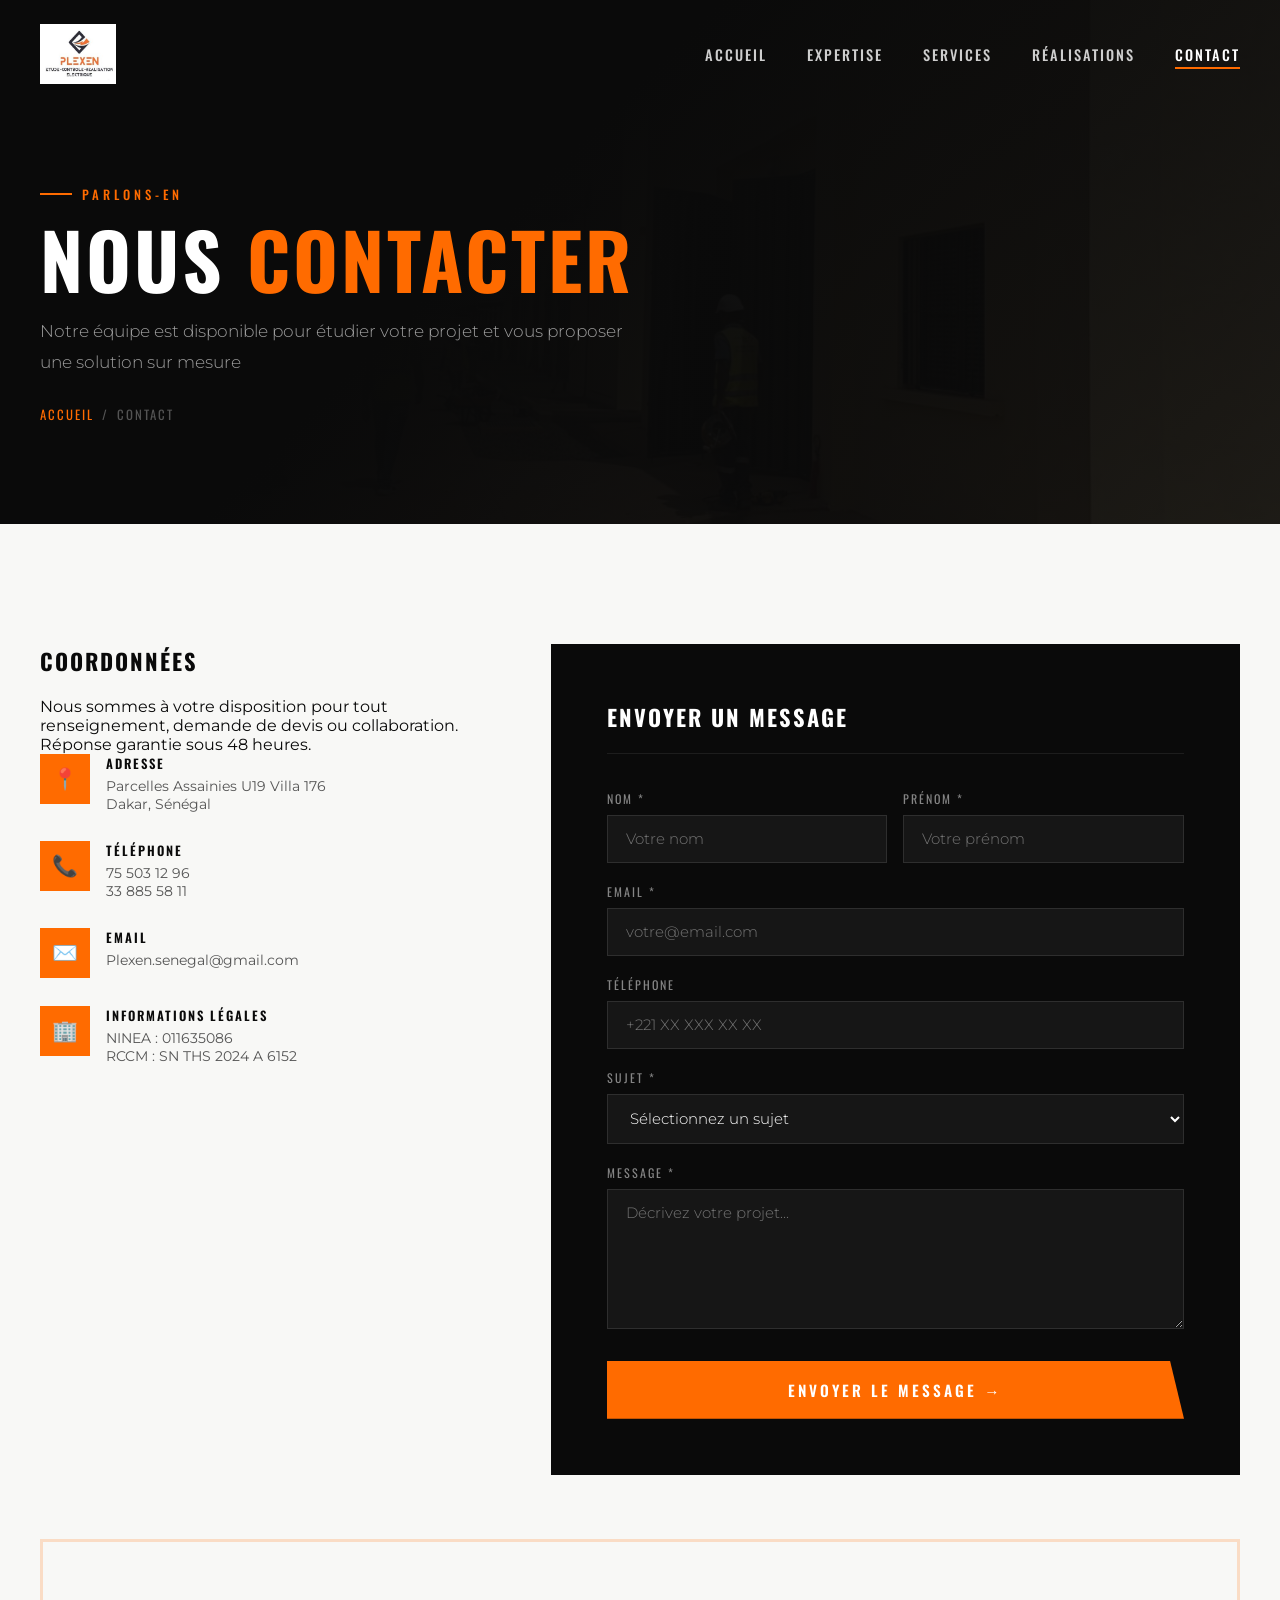
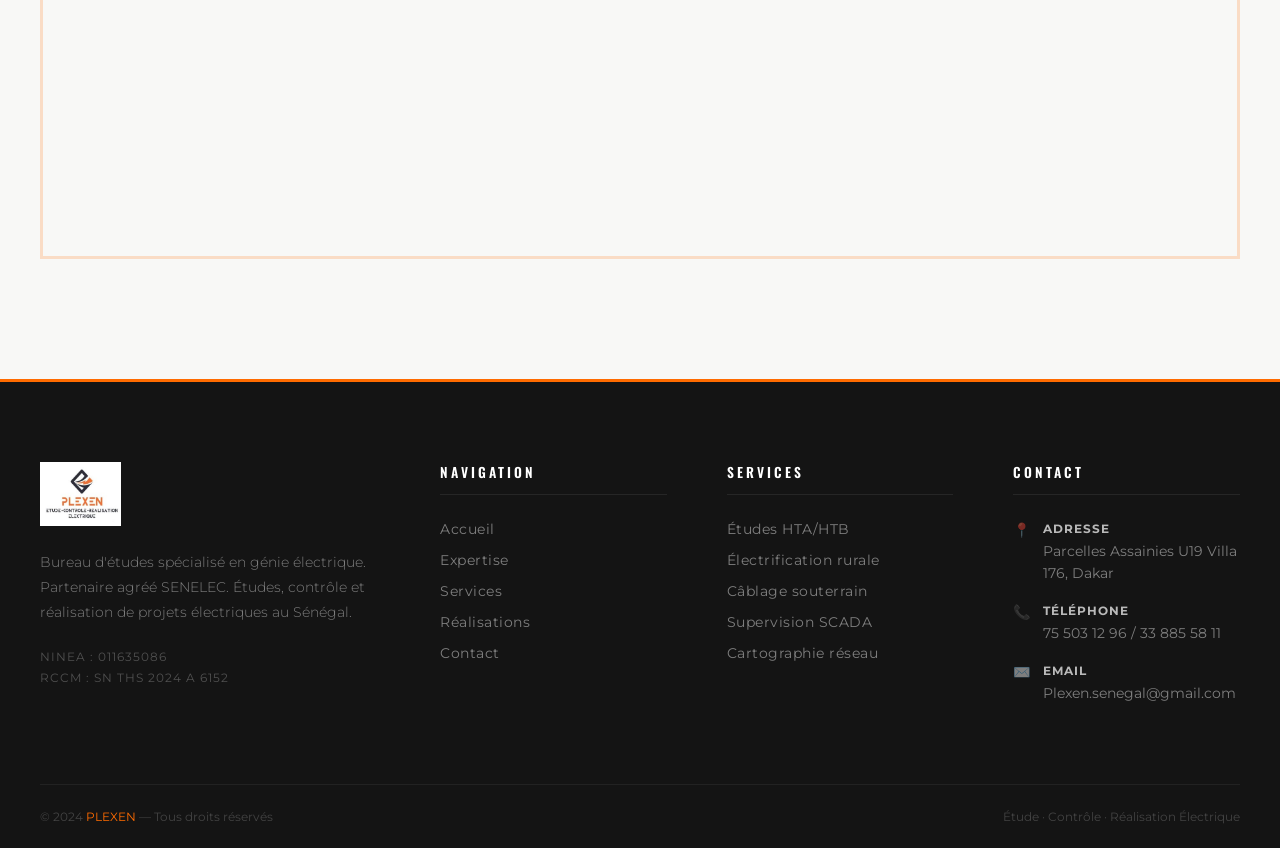
==== commit 744f9124: "plexen v3" ====
--- a/contact.html
+++ b/contact.html
@@ -5,10 +5,8 @@
   <meta name="viewport" content="width=device-width, initial-scale=1.0">
   <title>Contact — PLEXEN</title>
   <link rel="stylesheet" href="style.css">
-  <link href="https://fonts.googleapis.com/css2?family=Rajdhani:wght@400;500;600;700&family=Barlow:wght@300;400;500;600&family=Barlow+Condensed:wght@700;800&display=swap" rel="stylesheet">
 </head>
 <body>
-
   <nav class="navbar scrolled" id="navbar">
     <div class="nav-container">
       <a href="index.html" class="nav-logo"><img src="images/logo-plexen.png" alt="PLEXEN"></a>
@@ -17,142 +15,117 @@
         <li><a href="expertise.html">Expertise</a></li>
         <li><a href="services.html">Services</a></li>
         <li><a href="realisations.html">Réalisations</a></li>
-        <li><a href="contact.html" class="nav-btn actif">Contact</a></li>
+        <li><a href="contact.html" class="nav-ctaactif">Contact</a></li>
       </ul>
       <button class="burger" id="burger"><span></span><span></span><span></span></button>
     </div>
   </nav>
-
-  <section class="entete-page">
-    <div class="entete-page-contenu">
-      <h1>Contactez-nous</h1>
-      <p>Notre équipe est disponible pour répondre à toutes vos demandes</p>
-      <div class="fil-ariane">
-        <a href="index.html">Accueil</a>
-        <span>/</span>
-        <span>Contact</span>
-      </div>
+  <section class="entete-interne">
+    <div class="entete-interne-bg" style="background-image:url('images/equipe-chantier-poste-electrique.jpg')"></div>
+    <div class="entete-interne-voile"></div>
+    <div class="container entete-interne-contenu">
+      <div class="label-section" data-anime>Parlons-en</div>
+      <h1 data-anime>Nous <span>Contacter</span></h1>
+      <p class="entete-interne-desc" data-anime>Notre équipe est disponible pour étudier votre projet et vous proposer une solution sur mesure</p>
+      <div class="fil-ariane"><a href="index.html">Accueil</a><span>/</span><span>Contact</span></div>
     </div>
   </section>
 
   <section class="section-contact">
     <div class="container">
       <div class="contact-grille">
-
-        <div class="contact-infos" data-anime>
-          <h3>Nos coordonnées</h3>
-          <p>Nous sommes à votre disposition pour tout renseignement ou demande de devis. N'hésitez pas à nous contacter par téléphone, email ou via le formulaire ci-contre.</p>
-
-          <div class="info-item">
-            <div class="info-icone">📍</div>
-            <div class="info-texte">
+        <div data-anime>
+          <div class="contact-infos-titre">Coordonnées</div>
+          <p>Nous sommes à votre disposition pour tout renseignement, demande de devis ou collaboration. Réponse garantie sous 48 heures.</p>
+          <div class="contact-info-bloc">
+            <div class="contact-icone">📍</div>
+            <div class="contact-info-texte">
               <h4>Adresse</h4>
               <p>Parcelles Assainies U19 Villa 176<br>Dakar, Sénégal</p>
             </div>
           </div>
-
-          <div class="info-item">
-            <div class="info-icone">📞</div>
-            <div class="info-texte">
+          <div class="contact-info-bloc">
+            <div class="contact-icone">📞</div>
+            <div class="contact-info-texte">
               <h4>Téléphone</h4>
               <p>75 503 12 96<br>33 885 58 11</p>
             </div>
           </div>
-
-          <div class="info-item">
-            <div class="info-icone">✉️</div>
-            <div class="info-texte">
+          <div class="contact-info-bloc">
+            <div class="contact-icone">✉️</div>
+            <div class="contact-info-texte">
               <h4>Email</h4>
               <p>Plexen.senegal@gmail.com</p>
             </div>
           </div>
-
-          <div class="info-item">
-            <div class="info-icone">🏢</div>
-            <div class="info-texte">
+          <div class="contact-info-bloc">
+            <div class="contact-icone">🏢</div>
+            <div class="contact-info-texte">
               <h4>Informations légales</h4>
               <p>NINEA : 011635086<br>RCCM : SN THS 2024 A 6152</p>
             </div>
           </div>
         </div>
-
-        <div class="formulaire-contact" data-anime>
+        <div class="form-contact" data-anime>
           <h3>Envoyer un message</h3>
           <form action="https://formsubmit.co/Plexen.senegal@gmail.com" method="POST">
             <input type="hidden" name="_captcha" value="false">
-            <input type="hidden" name="_next" value="merci.html">
             <input type="hidden" name="_subject" value="Nouveau message PLEXEN">
-
-            <div class="deux-champs">
-              <div class="groupe-champ">
-                <label for="nom">Nom *</label>
-                <input type="text" id="nom" name="nom" placeholder="Votre nom" required>
+            <div class="form-deux">
+              <div class="form-groupe">
+                <label>Nom *</label>
+                <input type="text" name="nom" placeholder="Votre nom" required>
               </div>
-              <div class="groupe-champ">
-                <label for="prenom">Prénom *</label>
-                <input type="text" id="prenom" name="prenom" placeholder="Votre prénom" required>
+              <div class="form-groupe">
+                <label>Prénom *</label>
+                <input type="text" name="prenom" placeholder="Votre prénom" required>
               </div>
             </div>
-
-            <div class="groupe-champ">
-              <label for="email">Email *</label>
-              <input type="email" id="email" name="email" placeholder="votre@email.com" required>
+            <div class="form-groupe">
+              <label>Email *</label>
+              <input type="email" name="email" placeholder="votre@email.com" required>
             </div>
-
-            <div class="groupe-champ">
-              <label for="telephone">Téléphone</label>
-              <input type="tel" id="telephone" name="telephone" placeholder="+221 XX XXX XX XX">
+            <div class="form-groupe">
+              <label>Téléphone</label>
+              <input type="tel" name="telephone" placeholder="+221 XX XXX XX XX">
             </div>
-
-            <div class="groupe-champ">
-              <label for="sujet">Sujet *</label>
-              <select id="sujet" name="sujet" required>
+            <div class="form-groupe">
+              <label>Sujet *</label>
+              <select name="sujet" required>
                 <option value="">Sélectionnez un sujet</option>
-                <option value="devis">Demande de devis</option>
-                <option value="etude">Étude électrique</option>
-                <option value="realisation">Réalisation de travaux</option>
-                <option value="maintenance">Maintenance</option>
-                <option value="partenariat">Partenariat</option>
-                <option value="autre">Autre</option>
+                <option>Demande de devis</option>
+                <option>Étude électrique</option>
+                <option>Électrification rurale</option>
+                <option>Réalisation de travaux</option>
+                <option>Partenariat</option>
+                <option>Autre</option>
               </select>
             </div>
-
-            <div class="groupe-champ">
-              <label for="message">Message *</label>
-              <textarea id="message" name="message" placeholder="Décrivez votre projet ou votre demande..." required></textarea>
+            <div class="form-groupe">
+              <label>Message *</label>
+              <textarea name="message" placeholder="Décrivez votre projet..." required></textarea>
             </div>
-
-            <button type="submit" class="btn-principal" style="width:100%;justify-content:center;">
-              Envoyer le message
-            </button>
+            <button type="submit" class="form-submit">Envoyer le message &#8594;</button>
           </form>
         </div>
-
       </div>
-
-      <div class="carte-maps" data-anime>
-        <iframe
-          src="https://www.google.com/maps/embed?pb=!1m18!1m12!1m3!1d3859.8!2d-17.3972!3d14.7645!2m3!1f0!2f0!3f0!3m2!1i1024!2i768!4f13.1!3m3!1m2!1s0x0%3A0x0!2zMTTCsDQ1JzUyLjIiTiAxN8KwMjMnNTAuMCJX!5e0!3m2!1sfr!2ssn!4v1234567890"
-          allowfullscreen=""
-          loading="lazy"
-          referrerpolicy="no-referrer-when-downgrade">
-        </iframe>
+      <div class="map-wrap" data-anime>
+        <iframe src="https://www.google.com/maps/embed?pb=!1m18!1m12!1m3!1d3859.8!2d-17.397!3d14.764!2m3!1f0!2f0!3f0!3m2!1i1024!2i768!4f13.1!3m3!1m2!1s0x0%3A0x0!2zMTTCsDQ1JzUyIk4gMTfCsDIzJzUwIlc!5e0!3m2!1sfr!2ssn!4v1234" allowfullscreen="" loading="lazy"></iframe>
       </div>
-
     </div>
   </section>
 
-  <footer class="pied-de-page">
+  <footer class="footer">
     <div class="container">
       <div class="footer-grille">
-        <div class="footer-col">
-          <img src="images/logo-plexen.png" alt="PLEXEN" class="footer-logo">
-          <p>Bureau d'études spécialisé en génie électrique. Partenaire agréé SENELEC.</p>
-          <p class="footer-info">NINEA : 011635086 | RCCM : SN THS 2024 A 6152</p>
+        <div>
+          <img src="images/logo-plexen.png" alt="PLEXEN" class="footer-logo-img">
+          <p class="footer-desc">Bureau d'études spécialisé en génie électrique. Partenaire agréé SENELEC. Études, contrôle et réalisation de projets électriques au Sénégal.</p>
+          <p class="footer-legale">NINEA : 011635086<br>RCCM : SN THS 2024 A 6152</p>
         </div>
-        <div class="footer-col">
-          <h4>Navigation</h4>
-          <ul>
+        <div>
+          <div class="footer-titre-col">Navigation</div>
+          <ul class="footer-liens">
             <li><a href="index.html">Accueil</a></li>
             <li><a href="expertise.html">Expertise</a></li>
             <li><a href="services.html">Services</a></li>
@@ -160,18 +133,29 @@
             <li><a href="contact.html">Contact</a></li>
           </ul>
         </div>
-        <div class="footer-col">
-          <h4>Contact</h4>
-          <ul class="footer-contact">
-            <li>📍 Parcelles Assainies U19 Villa 176, Dakar</li>
-            <li>📞 75 503 12 96 / 33 885 58 11</li>
-            <li>✉️ Plexen.senegal@gmail.com</li>
+        <div>
+          <div class="footer-titre-col">Services</div>
+          <ul class="footer-liens">
+            <li><a href="services.html">Études HTA/HTB</a></li>
+            <li><a href="services.html">Électrification rurale</a></li>
+            <li><a href="services.html">Câblage souterrain</a></li>
+            <li><a href="services.html">Supervision SCADA</a></li>
+            <li><a href="services.html">Cartographie réseau</a></li>
           </ul>
         </div>
+        <div>
+          <div class="footer-titre-col">Contact</div>
+          <div class="footer-contact-item"><span>📍</span><span><strong>Adresse</strong>Parcelles Assainies U19 Villa 176, Dakar</span></div>
+          <div class="footer-contact-item"><span>📞</span><span><strong>Téléphone</strong>75 503 12 96 / 33 885 58 11</span></div>
+          <div class="footer-contact-item"><span>✉️</span><span><strong>Email</strong>Plexen.senegal@gmail.com</span></div>
+        </div>
       </div>
-      <div class="footer-bas"><p>© 2024 PLEXEN — Tous droits réservés</p></div>
+      <div class="footer-bas">
+        <span>© 2024 <span class="footer-bas-orange">PLEXEN</span> — Tous droits réservés</span>
+        <span>Étude · Contrôle · Réalisation Électrique</span>
+      </div>
     </div>
   </footer>
   <script src="script.js"></script>
 </body>
-</html>
+</html>
--- a/style.css
+++ b/style.css
@@ -1,944 +1,985 @@
-/* ═══════════════════════════════════════════
-   PLEXEN — STYLE.CSS
-   Couleurs : Bleu foncé #0D1F4E + Orange #E67E22
-   ═══════════════════════════════════════════ */
+/* ═══════════════════════════════════════════════════════════════
+   PLEXEN — DESIGN PREMIUM
+   Inspiré des grands acteurs de l'énergie africaine
+   Palette : Noir profond + Orange électrique + Or + Blanc pur
+   ═══════════════════════════════════════════════════════════════ */
+
+@import url('https://fonts.googleapis.com/css2?family=Montserrat:wght@300;400;500;600;700;800;900&family=Oswald:wght@400;500;600;700&display=swap');
 
 :root {
-  --bleu:       #0D1F4E;
-  --bleu-mid:   #1A3A6B;
-  --bleu-clair: #2196F3;
-  --orange:     #E67E22;
-  --orange-vif: #F39C12;
-  --blanc:      #FFFFFF;
-  --gris-clair: #F4F6F8;
-  --gris-texte: #555;
-  --noir-doux:  #1A1A2E;
-  --transition: 0.35s ease;
-  --ombre:      0 8px 32px rgba(0,0,0,0.12);
-  --ombre-hover:0 16px 48px rgba(0,0,0,0.2);
-}
-
-/* ── RESET & BASE ─────────────────────────── */
-*, *::before, *::after { margin:0; padding:0; box-sizing:border-box; }
-
-html { scroll-behavior: smooth; }
-
+  --noir:        #0A0A0A;
+  --noir-soft:   #141414;
+  --noir-card:   #1A1A1A;
+  --orange:      #FF6B00;
+  --orange-vif:  #FF8C00;
+  --or:          #C8960C;
+  --blanc:       #FFFFFF;
+  --blanc-soft:  #F8F8F6;
+  --gris-clair:  #F0F0EE;
+  --gris-mid:    #999;
+  --gris-texte:  #CCCCCC;
+  --transition:  0.4s cubic-bezier(0.4,0,0.2,1);
+}
+
+*,*::before,*::after { margin:0;padding:0;box-sizing:border-box; }
+html { scroll-behavior:smooth; font-size:16px; }
 body {
-  font-family: 'Barlow', sans-serif;
-  color: var(--noir-doux);
-  background: var(--blanc);
-  overflow-x: hidden;
-}
-
-img { max-width:100%; height:auto; display:block; }
+  font-family:'Montserrat',sans-serif;
+  background:var(--blanc);
+  color:var(--noir);
+  overflow-x:hidden;
+}
+img { max-width:100%;height:auto;display:block; }
 ul  { list-style:none; }
-a   { text-decoration:none; color:inherit; }
-
-.container { max-width:1200px; margin:0 auto; padding:0 24px; }
-.centre    { text-align:center; }
-
-/* ── BOUTONS ──────────────────────────────── */
-.btn-principal {
-  display:inline-block;
-  background: var(--orange);
-  color: var(--blanc);
-  padding: 14px 36px;
-  border-radius: 4px;
-  font-family: 'Rajdhani', sans-serif;
-  font-weight: 700;
-  font-size: 1rem;
-  letter-spacing: 1px;
-  text-transform: uppercase;
-  transition: var(--transition);
-  border: 2px solid var(--orange);
-}
-.btn-principal:hover {
-  background: transparent;
-  color: var(--orange);
-  transform: translateY(-2px);
-  box-shadow: var(--ombre);
-}
-
-.btn-contour {
-  display:inline-block;
-  background: transparent;
-  color: var(--blanc);
-  padding: 14px 36px;
-  border-radius: 4px;
-  font-family: 'Rajdhani', sans-serif;
-  font-weight: 700;
-  font-size: 1rem;
-  letter-spacing: 1px;
-  text-transform: uppercase;
-  border: 2px solid rgba(255,255,255,0.7);
-  transition: var(--transition);
-}
-.btn-contour:hover {
-  background: var(--blanc);
-  color: var(--bleu);
-  border-color: var(--blanc);
-}
-
-/* ── TITRES SECTIONS ─────────────────────── */
-.etiquette-section {
-  display: inline-block;
-  font-family: 'Rajdhani', sans-serif;
-  font-weight: 700;
-  font-size: 0.85rem;
-  letter-spacing: 3px;
-  text-transform: uppercase;
-  color: var(--orange);
-  margin-bottom: 12px;
-}
-
-.titre-section {
-  text-align: center;
-  margin-bottom: 56px;
-}
-.titre-section h2 {
-  font-family: 'Barlow Condensed', sans-serif;
-  font-size: clamp(1.8rem, 3vw, 2.6rem);
-  font-weight: 800;
-  color: var(--bleu);
-}
-
-/* ── ANIMATIONS AU SCROLL ─────────────────── */
+a   { text-decoration:none;color:inherit; }
+.container { max-width:1280px;margin:0 auto;padding:0 40px; }
+
+/* ── SCROLL ANIMATIONS ───────────────────── */
 [data-anime] {
-  opacity: 0;
-  transform: translateY(36px);
-  transition: opacity 0.7s ease, transform 0.7s ease;
-}
-[data-anime].visible {
-  opacity: 1;
-  transform: translateY(0);
-}
-
-/* ── NAVBAR ───────────────────────────────── */
-.navbar {
-  position: fixed;
-  top: 0; left: 0; right: 0;
-  z-index: 1000;
-  padding: 20px 0;
-  transition: background var(--transition), padding var(--transition), box-shadow var(--transition);
-}
-.navbar.scrolled {
-  background: var(--bleu);
-  padding: 12px 0;
-  box-shadow: 0 4px 24px rgba(0,0,0,0.3);
-}
-
-.nav-container {
-  max-width: 1200px;
-  margin: 0 auto;
-  padding: 0 24px;
-  display: flex;
-  align-items: center;
-  justify-content: space-between;
-}
-
-.nav-logo img { height: 56px; width: auto; }
-
-.nav-liens {
-  display: flex;
-  align-items: center;
-  gap: 36px;
-}
-.nav-liens a {
-  font-family: 'Rajdhani', sans-serif;
-  font-weight: 600;
-  font-size: 1rem;
-  color: var(--blanc);
-  letter-spacing: 1px;
-  text-transform: uppercase;
-  transition: color var(--transition);
-  position: relative;
-}
-.nav-liens a::after {
-  content:'';
-  position:absolute;
-  bottom: -4px; left: 0;
-  width: 0; height: 2px;
-  background: var(--orange);
-  transition: width var(--transition);
-}
-.nav-liens a:hover::after,
-.nav-liens a.actif::after { width: 100%; }
-.nav-liens a:hover, .nav-liens a.actif { color: var(--orange); }
-
-.nav-btn {
-  background: var(--orange) !important;
-  color: var(--blanc) !important;
-  padding: 10px 24px;
-  border-radius: 4px;
-}
-.nav-btn::after { display:none !important; }
-.nav-btn:hover { background: var(--orange-vif) !important; }
-
-.burger {
-  display: none;
-  flex-direction: column;
-  gap: 5px;
-  background: none;
-  border: none;
-  cursor: pointer;
-  padding: 4px;
-}
-.burger span {
-  display: block;
-  width: 26px; height: 2px;
-  background: var(--blanc);
-  border-radius: 2px;
-  transition: var(--transition);
-}
-
-/* ── HERO SLIDER ─────────────────────────── */
-.hero {
-  position: relative;
-  height: 100vh;
-  min-height: 600px;
-  overflow: hidden;
-}
-
-.slider { position:relative; width:100%; height:100%; }
-
-.diapo {
-  position: absolute;
-  inset: 0;
-  background-size: cover;
-  background-position: center;
-  opacity: 0;
-  transition: opacity 1s ease;
-}
-.diapo.actif-diapo { opacity: 1; }
-
-.diapo-voile {
-  position: absolute;
-  inset: 0;
-  background: linear-gradient(135deg, rgba(13,31,78,0.85) 0%, rgba(13,31,78,0.4) 100%);
-}
-
-.diapo-contenu {
-  position: absolute;
-  inset: 0;
-  display: flex;
-  flex-direction: column;
-  justify-content: center;
-  padding: 0 8%;
-  max-width: 800px;
-}
-
-.badge-hero {
-  display: inline-block;
-  background: var(--orange);
-  color: var(--blanc);
-  font-family: 'Rajdhani', sans-serif;
-  font-weight: 700;
-  font-size: 0.82rem;
-  letter-spacing: 2px;
-  text-transform: uppercase;
-  padding: 6px 18px;
-  border-radius: 2px;
-  margin-bottom: 24px;
-  width: fit-content;
-}
-
-.diapo-contenu h1 {
-  font-family: 'Barlow Condensed', sans-serif;
-  font-size: clamp(2.8rem, 6vw, 5rem);
-  font-weight: 800;
-  color: var(--blanc);
-  line-height: 1.05;
-  margin-bottom: 20px;
-  text-transform: uppercase;
-}
-.diapo-contenu h1 span { color: var(--orange); }
-
-.diapo-contenu p {
-  font-size: clamp(1rem, 1.5vw, 1.2rem);
-  color: rgba(255,255,255,0.85);
-  line-height: 1.7;
-  margin-bottom: 36px;
-  max-width: 560px;
-}
-
-.hero-boutons { display:flex; gap:16px; flex-wrap:wrap; }
-
-.slider-controles {
-  position: absolute;
-  bottom: 40px; left: 50%;
-  transform: translateX(-50%);
-  display: flex;
-  align-items: center;
-  gap: 24px;
-  z-index: 10;
-}
-
-.prev-btn, .next-btn {
-  background: rgba(255,255,255,0.15);
-  border: 2px solid rgba(255,255,255,0.4);
-  color: var(--blanc);
-  width: 46px; height: 46px;
-  border-radius: 50%;
-  font-size: 1.1rem;
-  cursor: pointer;
-  transition: var(--transition);
-  backdrop-filter: blur(4px);
-}
-.prev-btn:hover, .next-btn:hover {
-  background: var(--orange);
-  border-color: var(--orange);
-}
-
-.points { display:flex; gap:10px; }
-.point {
-  width: 10px; height: 10px;
-  border-radius: 50%;
-  background: rgba(255,255,255,0.4);
-  cursor: pointer;
-  transition: var(--transition);
-}
-.point.actif-point { background: var(--orange); transform: scale(1.3); }
-
-/* ── CHIFFRES ─────────────────────────────── */
-.section-chiffres {
-  background: var(--bleu);
-  padding: 64px 0;
-}
-.section-chiffres .container {
-  display: grid;
-  grid-template-columns: repeat(4, 1fr);
-  gap: 32px;
-}
-.chiffre-item {
-  text-align: center;
-  color: var(--blanc);
-  border-right: 1px solid rgba(255,255,255,0.15);
-}
-.chiffre-item:last-child { border-right: none; }
-
-.chiffre-num {
-  font-family: 'Barlow Condensed', sans-serif;
-  font-size: 3.5rem;
-  font-weight: 800;
-  color: var(--orange);
-  line-height: 1;
-}
-.chiffre-signe {
-  font-size: 2rem;
-  font-weight: 800;
-  color: var(--orange);
-}
-.chiffre-item p {
-  font-size: 0.95rem;
-  color: rgba(255,255,255,0.7);
-  margin-top: 8px;
-  letter-spacing: 1px;
-}
-
-/* ── PRÉSENTATION ─────────────────────────── */
-.section-presentation { padding: 100px 0; background: var(--blanc); }
-
-.deux-cols {
-  display: grid;
-  grid-template-columns: 1fr 1fr;
-  gap: 80px;
-  align-items: center;
-}
-
-.col-texte h2 {
-  font-family: 'Barlow Condensed', sans-serif;
-  font-size: clamp(1.8rem, 2.5vw, 2.4rem);
-  font-weight: 800;
-  color: var(--bleu);
-  margin-bottom: 20px;
-  line-height: 1.2;
-}
-.col-texte p {
-  color: var(--gris-texte);
-  line-height: 1.8;
-  margin-bottom: 16px;
-  font-size: 1rem;
-}
-
-.liste-atouts {
-  margin: 24px 0 32px;
-  display: flex;
-  flex-direction: column;
-  gap: 12px;
-}
-.liste-atouts li {
-  display: flex;
-  align-items: center;
-  gap: 12px;
-  font-weight: 500;
-  color: var(--noir-doux);
-}
-.check {
-  width: 24px; height: 24px;
-  background: var(--orange);
-  color: var(--blanc);
-  border-radius: 50%;
-  display: flex;
-  align-items: center;
-  justify-content: center;
-  font-size: 0.75rem;
-  font-weight: 700;
-  flex-shrink: 0;
-}
-
-.cadre-image {
-  position: relative;
-  border-radius: 8px;
-  overflow: hidden;
-  box-shadow: var(--ombre-hover);
-}
-.cadre-image img { width:100%; height: 420px; object-fit:cover; }
-.badge-image {
-  position: absolute;
-  bottom: 24px; left: 24px;
-  background: var(--orange);
-  color: var(--blanc);
-  font-family: 'Rajdhani', sans-serif;
-  font-weight: 700;
-  font-size: 0.85rem;
-  letter-spacing: 1px;
-  padding: 8px 20px;
-  border-radius: 4px;
-}
-
-/* ── SERVICES ─────────────────────────────── */
-.section-services {
-  padding: 100px 0;
-  background: var(--gris-clair);
-}
-
-.grille-services {
-  display: grid;
-  grid-template-columns: repeat(4, 1fr);
-  gap: 28px;
-}
-
-.carte-service {
-  background: var(--blanc);
-  border-radius: 8px;
-  overflow: hidden;
-  box-shadow: var(--ombre);
-  transition: transform var(--transition), box-shadow var(--transition);
-}
-.carte-service:hover {
-  transform: translateY(-8px);
-  box-shadow: var(--ombre-hover);
-}
-
-.carte-img { height: 180px; overflow: hidden; }
-.carte-img img {
-  width: 100%; height: 100%;
-  object-fit: cover;
-  transition: transform 0.6s ease;
-}
-.carte-service:hover .carte-img img { transform: scale(1.08); }
-
-.carte-corps { padding: 24px; }
-
-.carte-icone {
-  font-size: 1.8rem;
-  margin-bottom: 12px;
-}
-.carte-corps h3 {
-  font-family: 'Rajdhani', sans-serif;
-  font-size: 1.15rem;
-  font-weight: 700;
-  color: var(--bleu);
-  margin-bottom: 10px;
-  text-transform: uppercase;
-}
-.carte-corps p {
-  font-size: 0.9rem;
-  color: var(--gris-texte);
-  line-height: 1.7;
-  margin-bottom: 16px;
-}
-
-.lien-carte {
-  font-family: 'Rajdhani', sans-serif;
-  font-weight: 700;
-  font-size: 0.9rem;
-  color: var(--orange);
-  letter-spacing: 1px;
-  transition: color var(--transition);
-}
-.lien-carte:hover { color: var(--bleu); }
-
-/* ── RÉALISATIONS GRILLE ─────────────────── */
-.section-realisations { padding: 100px 0; background: var(--blanc); }
-
-.grille-photos {
-  display: grid;
-  grid-template-columns: repeat(3, 1fr);
-  grid-template-rows: repeat(2, 240px);
-  gap: 16px;
-  margin-bottom: 40px;
-}
-
-.photo-item {
-  position: relative;
-  border-radius: 8px;
-  overflow: hidden;
-}
-.photo-item.grand {
-  grid-column: 1;
-  grid-row: 1 / 3;
-}
-
-.photo-item img {
-  width: 100%; height: 100%;
-  object-fit: cover;
-  transition: transform 0.6s ease;
-}
-.photo-item:hover img { transform: scale(1.06); }
-
-.photo-voile {
-  position: absolute;
-  inset: 0;
-  background: linear-gradient(to top, rgba(13,31,78,0.8) 0%, transparent 60%);
-  opacity: 0;
-  transition: opacity var(--transition);
-  display: flex;
-  align-items: flex-end;
-  padding: 20px;
-}
-.photo-item:hover .photo-voile { opacity: 1; }
-.photo-voile span {
-  color: var(--blanc);
-  font-family: 'Rajdhani', sans-serif;
-  font-weight: 700;
-  font-size: 1rem;
-  letter-spacing: 1px;
-}
-
-/* ── BANDE CTA ────────────────────────────── */
-.bande-cta {
-  background: linear-gradient(135deg, var(--bleu) 0%, var(--bleu-mid) 100%);
-  padding: 80px 0;
-}
-.bande-contenu {
-  display: flex;
-  align-items: center;
-  justify-content: space-between;
-  gap: 40px;
-  flex-wrap: wrap;
-}
-.bande-cta h2 {
-  font-family: 'Barlow Condensed', sans-serif;
-  font-size: clamp(1.6rem, 2.5vw, 2.2rem);
-  font-weight: 800;
-  color: var(--blanc);
-}
-.bande-cta p { color: rgba(255,255,255,0.75); margin-top: 8px; }
-
-.btn-cta {
-  display: inline-block;
-  background: var(--orange);
-  color: var(--blanc);
-  padding: 18px 48px;
-  border-radius: 4px;
-  font-family: 'Rajdhani', sans-serif;
-  font-weight: 700;
-  font-size: 1.1rem;
-  letter-spacing: 2px;
-  text-transform: uppercase;
-  white-space: nowrap;
-  transition: var(--transition);
-  border: 2px solid var(--orange);
-}
-.btn-cta:hover {
-  background: transparent;
-  color: var(--orange);
-}
-
-/* ── FOOTER ───────────────────────────────── */
-.pied-de-page {
-  background: var(--noir-doux);
-  color: rgba(255,255,255,0.7);
-  padding: 72px 0 0;
-}
-
-.footer-grille {
-  display: grid;
-  grid-template-columns: 1.5fr 1fr 1fr;
-  gap: 60px;
-  padding-bottom: 48px;
-  border-bottom: 1px solid rgba(255,255,255,0.1);
-}
-
-.footer-logo { height: 56px; width:auto; margin-bottom: 20px; }
-.footer-col p { font-size: 0.9rem; line-height: 1.8; }
-.footer-info { margin-top: 16px; font-size: 0.82rem; color: rgba(255,255,255,0.45); }
-
-.footer-col h4 {
-  font-family: 'Rajdhani', sans-serif;
-  font-weight: 700;
-  font-size: 1rem;
-  letter-spacing: 2px;
-  text-transform: uppercase;
-  color: var(--blanc);
-  margin-bottom: 20px;
-}
-.footer-col ul { display:flex; flex-direction:column; gap:10px; }
-.footer-col ul a {
-  font-size: 0.9rem;
-  color: rgba(255,255,255,0.6);
-  transition: color var(--transition);
-}
-.footer-col ul a:hover { color: var(--orange); }
-
-.footer-contact li { font-size:0.9rem; line-height:1.6; }
-
-.footer-bas {
-  padding: 20px 0;
-  text-align: center;
-  font-size: 0.82rem;
-  color: rgba(255,255,255,0.35);
-}
-
-/* ══ PAGES INTERNES ══════════════════════════ */
-
-/* En-tête de page interne */
-.entete-page {
-  background: linear-gradient(135deg, var(--bleu) 0%, var(--bleu-mid) 100%);
-  padding: 160px 0 80px;
-  text-align: center;
-  position: relative;
-  overflow: hidden;
-}
-.entete-page::before {
-  content:'';
-  position:absolute;
-  inset:0;
-  background: url('images/poste-htb-construction.jpg') center/cover no-repeat;
-  opacity: 0.15;
-}
-.entete-page-contenu { position:relative; z-index:1; }
-.entete-page h1 {
-  font-family: 'Barlow Condensed', sans-serif;
-  font-size: clamp(2.5rem, 5vw, 4rem);
-  font-weight: 800;
-  color: var(--blanc);
-  text-transform: uppercase;
-}
-.entete-page p {
-  color: rgba(255,255,255,0.75);
-  font-size: 1.1rem;
-  margin-top: 16px;
-  max-width: 600px;
-  margin-left: auto;
-  margin-right: auto;
-}
-.fil-ariane {
-  display: flex;
-  align-items: center;
-  justify-content: center;
-  gap: 8px;
-  margin-top: 24px;
-  font-family: 'Rajdhani', sans-serif;
-  font-size: 0.9rem;
-  letter-spacing: 1px;
-}
-.fil-ariane a { color: var(--orange); }
-.fil-ariane span { color: rgba(255,255,255,0.5); }
-
-/* ── PAGE EXPERTISE ───────────────────────── */
-.section-expertise { padding: 100px 0; }
-
-.grille-expertise {
-  display: grid;
-  grid-template-columns: repeat(3, 1fr);
-  gap: 32px;
-  margin-top: 60px;
-}
-.carte-expertise {
-  background: var(--blanc);
-  border: 1px solid #E8ECF0;
-  border-radius: 8px;
-  padding: 40px 32px;
-  text-align: center;
-  transition: var(--transition);
-  box-shadow: var(--ombre);
-}
-.carte-expertise:hover {
-  border-color: var(--orange);
-  transform: translateY(-6px);
-  box-shadow: var(--ombre-hover);
-}
-.expertise-icone {
-  font-size: 3rem;
-  margin-bottom: 20px;
-}
-.carte-expertise h3 {
-  font-family: 'Rajdhani', sans-serif;
-  font-size: 1.2rem;
-  font-weight: 700;
-  color: var(--bleu);
-  text-transform: uppercase;
-  margin-bottom: 14px;
-}
-.carte-expertise p {
-  font-size: 0.92rem;
-  color: var(--gris-texte);
-  line-height: 1.8;
-}
-
-/* ── PAGE SERVICES ────────────────────────── */
-.section-services-detail { padding: 100px 0; }
-
-.service-item {
-  display: grid;
-  grid-template-columns: 1fr 1fr;
-  gap: 60px;
-  align-items: center;
-  margin-bottom: 80px;
-}
-.service-item.inverse { direction: rtl; }
-.service-item.inverse > * { direction: ltr; }
-
-.service-img {
-  border-radius: 8px;
-  overflow: hidden;
-  box-shadow: var(--ombre);
-}
-.service-img img { width:100%; height:340px; object-fit:cover; }
-
-.service-texte h3 {
-  font-family: 'Barlow Condensed', sans-serif;
-  font-size: 1.9rem;
-  font-weight: 800;
-  color: var(--bleu);
-  text-transform: uppercase;
-  margin-bottom: 16px;
-}
-.service-texte p {
-  color: var(--gris-texte);
-  line-height: 1.8;
-  margin-bottom: 24px;
-}
-.tags-service {
-  display: flex;
-  flex-wrap: wrap;
-  gap: 8px;
-}
-.tag {
-  background: var(--gris-clair);
-  color: var(--bleu-mid);
-  font-family: 'Rajdhani', sans-serif;
-  font-weight: 600;
-  font-size: 0.82rem;
-  letter-spacing: 1px;
-  padding: 6px 16px;
-  border-radius: 20px;
-  border: 1px solid #dde;
-}
-
-/* ── PAGE RÉALISATIONS ────────────────────── */
-.section-portfolio { padding: 100px 0; }
-
-.grille-portfolio {
-  display: grid;
-  grid-template-columns: repeat(3, 1fr);
-  gap: 24px;
-}
-.projet-card {
-  border-radius: 8px;
-  overflow: hidden;
-  box-shadow: var(--ombre);
-  background: var(--blanc);
-  transition: transform var(--transition), box-shadow var(--transition);
-}
-.projet-card:hover {
-  transform: translateY(-6px);
-  box-shadow: var(--ombre-hover);
-}
-.projet-img { height: 220px; overflow:hidden; position:relative; }
-.projet-img img { width:100%;height:100%;object-fit:cover;transition:transform 0.6s ease; }
-.projet-card:hover .projet-img img { transform:scale(1.06); }
-.projet-corps { padding:24px; }
-.projet-corps h3 {
-  font-family:'Rajdhani',sans-serif;
-  font-weight:700;
-  font-size:1.1rem;
-  color:var(--bleu);
-  text-transform:uppercase;
-  margin-bottom:8px;
-}
-.projet-corps p { font-size:0.9rem; color:var(--gris-texte); line-height:1.7; }
-.projet-tag {
-  display:inline-block;
+  opacity:0;
+  transform:translateY(40px);
+  transition:opacity 0.8s cubic-bezier(0.4,0,0.2,1),
+             transform 0.8s cubic-bezier(0.4,0,0.2,1);
+}
+[data-anime].visible { opacity:1;transform:translateY(0); }
+[data-anime][data-delai="1"] { transition-delay:0.1s; }
+[data-anime][data-delai="2"] { transition-delay:0.2s; }
+[data-anime][data-delai="3"] { transition-delay:0.3s; }
+[data-anime][data-delai="4"] { transition-delay:0.4s; }
+
+/* ── BOUTONS ─────────────────────────────── */
+.btn-orange {
+  display:inline-flex;align-items:center;gap:10px;
   background:var(--orange);
   color:var(--blanc);
-  font-size:0.75rem;
+  padding:16px 40px;
+  font-family:'Oswald',sans-serif;
+  font-weight:600;font-size:0.95rem;
+  letter-spacing:2px;text-transform:uppercase;
+  border:none;cursor:pointer;
+  clip-path:polygon(0 0,calc(100% - 12px) 0,100% 100%,0 100%);
+  transition:var(--transition);
+  position:relative;overflow:hidden;
+}
+.btn-orange::before {
+  content:'';position:absolute;inset:0;
+  background:var(--orange-vif);
+  transform:scaleX(0);transform-origin:right;
+  transition:transform 0.4s ease;
+}
+.btn-orange:hover::before { transform:scaleX(1);transform-origin:left; }
+.btn-orange span,.btn-orange svg { position:relative;z-index:1; }
+
+.btn-contour {
+  display:inline-flex;align-items:center;gap:10px;
+  background:transparent;
+  color:var(--blanc);
+  padding:15px 40px;
+  font-family:'Oswald',sans-serif;
+  font-weight:600;font-size:0.95rem;
+  letter-spacing:2px;text-transform:uppercase;
+  border:2px solid rgba(255,255,255,0.5);
+  transition:var(--transition);
+}
+.btn-contour:hover {
+  background:rgba(255,255,255,0.1);
+  border-color:var(--blanc);
+}
+
+/* ── LABEL SECTION ───────────────────────── */
+.label-section {
+  display:inline-flex;align-items:center;gap:10px;
+  font-family:'Oswald',sans-serif;
+  font-weight:500;font-size:0.8rem;
+  letter-spacing:4px;text-transform:uppercase;
+  color:var(--orange);margin-bottom:16px;
+}
+.label-section::before {
+  content:'';width:32px;height:2px;background:var(--orange);
+}
+
+.titre-h2 {
+  font-family:'Oswald',sans-serif;
   font-weight:700;
-  padding:4px 12px;
-  border-radius:2px;
-  margin-top:14px;
-  font-family:'Rajdhani',sans-serif;
+  font-size:clamp(2rem,3.5vw,3rem);
+  line-height:1.1;
+  text-transform:uppercase;
   letter-spacing:1px;
 }
-
-/* ── PAGE CONTACT ─────────────────────────── */
-.section-contact { padding: 100px 0; }
-
+.titre-h2 em { color:var(--orange);font-style:normal; }
+
+/* ════════════════════════════════════════════
+   NAVBAR
+   ════════════════════════════════════════════ */
+.navbar {
+  position:fixed;top:0;left:0;right:0;z-index:1000;
+  padding:24px 0;
+  transition:background 0.4s,padding 0.4s,backdrop-filter 0.4s;
+}
+.navbar.scrolled {
+  background:rgba(10,10,10,0.96);
+  padding:14px 0;
+  backdrop-filter:blur(16px);
+  border-bottom:1px solid rgba(255,107,0,0.2);
+}
+.nav-container {
+  max-width:1280px;margin:0 auto;padding:0 40px;
+  display:flex;align-items:center;justify-content:space-between;
+}
+.nav-logo img { height:60px;width:auto;transition:var(--transition); }
+.navbar.scrolled .nav-logo img { height:48px; }
+
+.nav-liens {
+  display:flex;align-items:center;gap:40px;
+}
+.nav-liens a {
+  font-family:'Oswald',sans-serif;
+  font-weight:500;font-size:0.9rem;
+  letter-spacing:2px;text-transform:uppercase;
+  color:rgba(255,255,255,0.8);
+  transition:color var(--transition);
+  position:relative;
+}
+.nav-liens a::after {
+  content:'';position:absolute;
+  bottom:-4px;left:0;
+  width:0;height:2px;background:var(--orange);
+  transition:width var(--transition);
+}
+.nav-liens a:hover,.nav-liens a.actif {
+  color:var(--blanc);
+}
+.nav-liens a:hover::after,.nav-liens a.actif::after { width:100%; }
+
+.nav-cta {
+  background:var(--orange)!important;
+  color:var(--blanc)!important;
+  padding:10px 28px;
+  clip-path:polygon(0 0,calc(100% - 8px) 0,100% 100%,0 100%);
+}
+.nav-cta::after { display:none!important; }
+.nav-cta:hover { background:var(--orange-vif)!important; }
+
+.burger {
+  display:none;flex-direction:column;gap:6px;
+  background:none;border:none;cursor:pointer;padding:4px;
+}
+.burger span {
+  display:block;width:28px;height:2px;
+  background:var(--blanc);transition:var(--transition);
+}
+
+/* ════════════════════════════════════════════
+   HERO — PLEIN ECRAN IMPACTANT
+   ════════════════════════════════════════════ */
+.hero {
+  position:relative;height:100vh;min-height:700px;
+  overflow:hidden;background:var(--noir);
+}
+
+.hero-slider { position:relative;width:100%;height:100%; }
+
+.hero-slide {
+  position:absolute;inset:0;
+  background-size:cover;background-position:center;
+  opacity:0;transition:opacity 1.2s ease;
+}
+.hero-slide.actif { opacity:1; }
+
+/* Voile dégradé puissant */
+.hero-slide::after {
+  content:'';position:absolute;inset:0;
+  background:
+    linear-gradient(to right, rgba(10,10,10,0.92) 0%, rgba(10,10,10,0.6) 55%, rgba(10,10,10,0.2) 100%),
+    linear-gradient(to top, rgba(10,10,10,0.5) 0%, transparent 50%);
+}
+
+/* Trait orange vertical décoratif */
+.hero::before {
+  content:'';position:absolute;
+  left:0;top:0;bottom:0;width:4px;
+  background:linear-gradient(to bottom,transparent,var(--orange),transparent);
+  z-index:10;
+}
+
+.hero-contenu {
+  position:absolute;inset:0;z-index:5;
+  display:flex;flex-direction:column;
+  justify-content:center;
+  padding:0 0 0 10%;
+  max-width:900px;
+}
+
+.hero-badge {
+  display:inline-flex;align-items:center;gap:12px;
+  background:rgba(255,107,0,0.15);
+  border:1px solid rgba(255,107,0,0.4);
+  color:var(--orange);
+  font-family:'Oswald',sans-serif;
+  font-size:0.75rem;letter-spacing:4px;text-transform:uppercase;
+  padding:8px 20px;
+  margin-bottom:28px;width:fit-content;
+}
+.hero-badge::before {
+  content:'';width:8px;height:8px;
+  background:var(--orange);border-radius:50%;
+  animation:pulse-dot 2s infinite;
+}
+@keyframes pulse-dot {
+  0%,100% { opacity:1;transform:scale(1); }
+  50% { opacity:0.5;transform:scale(0.7); }
+}
+
+.hero-titre {
+  font-family:'Oswald',sans-serif;
+  font-weight:700;
+  font-size:clamp(3rem,7vw,6.5rem);
+  line-height:0.95;
+  color:var(--blanc);
+  text-transform:uppercase;
+  letter-spacing:2px;
+  margin-bottom:24px;
+}
+.hero-titre span {
+  color:var(--orange);
+  display:block;
+  -webkit-text-stroke:2px var(--orange);
+  color:transparent;
+}
+
+.hero-sous-titre {
+  font-size:1.05rem;font-weight:300;
+  color:rgba(255,255,255,0.7);
+  line-height:1.8;
+  margin-bottom:48px;
+  max-width:520px;
+  border-left:3px solid var(--orange);
+  padding-left:20px;
+}
+
+.hero-btns { display:flex;gap:16px;flex-wrap:wrap; }
+
+/* Scroll indicator */
+.scroll-indicator {
+  position:absolute;bottom:48px;left:50%;
+  transform:translateX(-50%);z-index:10;
+  display:flex;flex-direction:column;align-items:center;gap:8px;
+  color:rgba(255,255,255,0.4);
+  font-family:'Oswald',sans-serif;
+  font-size:0.7rem;letter-spacing:3px;text-transform:uppercase;
+}
+.scroll-indicator .souris {
+  width:24px;height:38px;border:2px solid rgba(255,255,255,0.3);
+  border-radius:12px;display:flex;justify-content:center;padding-top:6px;
+}
+.scroll-indicator .roulette {
+  width:3px;height:8px;background:var(--orange);border-radius:2px;
+  animation:scroll-roulette 1.5s infinite;
+}
+@keyframes scroll-roulette {
+  0% { transform:translateY(0);opacity:1; }
+  100% { transform:translateY(12px);opacity:0; }
+}
+
+/* Slider controls */
+.hero-controls {
+  position:absolute;bottom:48px;right:80px;z-index:10;
+  display:flex;align-items:center;gap:16px;
+}
+.ctrl-btn {
+  width:50px;height:50px;
+  background:rgba(255,255,255,0.05);
+  border:1px solid rgba(255,255,255,0.2);
+  color:var(--blanc);font-size:1.1rem;
+  cursor:pointer;transition:var(--transition);
+  display:flex;align-items:center;justify-content:center;
+}
+.ctrl-btn:hover { background:var(--orange);border-color:var(--orange); }
+.hero-dots { display:flex;gap:8px; }
+.hero-dot {
+  width:24px;height:3px;background:rgba(255,255,255,0.3);
+  cursor:pointer;transition:var(--transition);
+}
+.hero-dot.actif { background:var(--orange);width:48px; }
+
+/* ════════════════════════════════════════════
+   BANDEAU PARTENAIRES
+   ════════════════════════════════════════════ */
+.bandeau-partenaires {
+  background:var(--noir-soft);
+  border-top:1px solid rgba(255,107,0,0.2);
+  border-bottom:1px solid rgba(255,107,0,0.2);
+  padding:28px 0;
+}
+.partenaires-contenu {
+  display:flex;align-items:center;justify-content:center;
+  gap:0;flex-wrap:wrap;
+}
+.partenaire-item {
+  padding:0 48px;
+  border-right:1px solid rgba(255,255,255,0.08);
+  font-family:'Oswald',sans-serif;
+  font-weight:600;font-size:0.85rem;
+  letter-spacing:2px;text-transform:uppercase;
+  color:rgba(255,255,255,0.35);
+  transition:color var(--transition);
+}
+.partenaire-item:last-child { border-right:none; }
+.partenaire-item:hover { color:var(--orange); }
+
+/* ════════════════════════════════════════════
+   SECTION CHIFFRES
+   ════════════════════════════════════════════ */
+.section-chiffres {
+  background:var(--noir);
+  padding:100px 0;
+  position:relative;overflow:hidden;
+}
+.section-chiffres::before {
+  content:'PLEXEN';
+  position:absolute;top:50%;left:50%;
+  transform:translate(-50%,-50%);
+  font-family:'Oswald',sans-serif;font-weight:900;
+  font-size:18vw;letter-spacing:-0.05em;
+  color:rgba(255,255,255,0.02);
+  white-space:nowrap;pointer-events:none;
+  text-transform:uppercase;
+}
+
+.chiffres-grille {
+  display:grid;grid-template-columns:repeat(4,1fr);
+  gap:0;
+}
+.chiffre-bloc {
+  padding:48px 40px;
+  border-right:1px solid rgba(255,255,255,0.06);
+  position:relative;
+}
+.chiffre-bloc:last-child { border-right:none; }
+.chiffre-bloc::before {
+  content:'';position:absolute;
+  top:0;left:0;right:0;height:3px;
+  background:transparent;
+  transition:background var(--transition);
+}
+.chiffre-bloc:hover::before { background:var(--orange); }
+
+.chiffre-nombre {
+  font-family:'Oswald',sans-serif;
+  font-weight:700;font-size:4.5rem;line-height:1;
+  color:var(--blanc);display:flex;align-items:flex-start;
+}
+.chiffre-signe { font-size:2.5rem;color:var(--orange);margin-top:4px; }
+.chiffre-label {
+  font-size:0.85rem;font-weight:300;letter-spacing:2px;
+  text-transform:uppercase;color:var(--gris-mid);
+  margin-top:12px;
+}
+
+/* ════════════════════════════════════════════
+   SECTION PRÉSENTATION
+   ════════════════════════════════════════════ */
+.section-presentation {
+  padding:120px 0;
+  background:var(--blanc-soft);
+}
+.presentation-grille {
+  display:grid;grid-template-columns:1fr 1fr;
+  gap:80px;align-items:center;
+}
+.pres-texte .titre-h2 { color:var(--noir);margin-bottom:28px; }
+.pres-texte p {
+  font-size:1rem;font-weight:300;line-height:1.9;
+  color:#444;margin-bottom:20px;
+}
+.pres-atouts {
+  display:grid;grid-template-columns:1fr 1fr;gap:16px;
+  margin:32px 0 40px;
+}
+.atout-item {
+  display:flex;align-items:center;gap:12px;
+  font-size:0.9rem;font-weight:600;letter-spacing:1px;
+  text-transform:uppercase;color:var(--noir);
+}
+.atout-icone {
+  width:32px;height:32px;background:var(--orange);
+  display:flex;align-items:center;justify-content:center;
+  color:var(--blanc);font-size:0.85rem;flex-shrink:0;
+}
+
+/* Image présentation */
+.pres-image { position:relative; }
+.pres-image-principale {
+  width:100%;height:520px;object-fit:cover;
+  filter:brightness(0.9);
+}
+.pres-image-badge {
+  position:absolute;bottom:-32px;right:-32px;
+  width:180px;height:180px;
+  background:var(--orange);
+  display:flex;flex-direction:column;
+  align-items:center;justify-content:center;
+  text-align:center;
+}
+.badge-chiffre {
+  font-family:'Oswald',sans-serif;
+  font-weight:700;font-size:3rem;color:var(--blanc);line-height:1;
+}
+.badge-texte {
+  font-size:0.72rem;font-weight:600;letter-spacing:2px;
+  text-transform:uppercase;color:rgba(255,255,255,0.85);
+  margin-top:6px;
+}
+.pres-image-trait {
+  position:absolute;top:-24px;left:-24px;
+  width:100px;height:100px;
+  border-top:4px solid var(--orange);
+  border-left:4px solid var(--orange);
+}
+
+/* ════════════════════════════════════════════
+   SECTION SERVICES FOND NOIR
+   ════════════════════════════════════════════ */
+.section-services {
+  background:var(--noir);
+  padding:120px 0;
+}
+.section-services .titre-h2 { color:var(--blanc); }
+
+.services-intro {
+  display:flex;justify-content:space-between;align-items:flex-end;
+  margin-bottom:64px;gap:40px;
+}
+.services-intro-desc {
+  font-size:1rem;font-weight:300;line-height:1.8;
+  color:var(--gris-texte);max-width:480px;
+}
+
+.services-grille {
+  display:grid;grid-template-columns:repeat(3,1fr);
+  gap:2px;
+}
+.service-card {
+  position:relative;overflow:hidden;cursor:pointer;
+  height:420px;
+}
+.service-card img {
+  width:100%;height:100%;object-fit:cover;
+  transition:transform 0.8s ease;filter:brightness(0.5);
+}
+.service-card:hover img { transform:scale(1.08);filter:brightness(0.3); }
+
+.service-card-voile {
+  position:absolute;inset:0;
+  background:linear-gradient(to top,rgba(10,10,10,0.95) 0%,rgba(10,10,10,0.3) 60%,transparent 100%);
+}
+.service-card-corps {
+  position:absolute;inset:0;
+  display:flex;flex-direction:column;
+  justify-content:flex-end;padding:36px;
+  transition:var(--transition);
+}
+.service-num {
+  font-family:'Oswald',sans-serif;
+  font-size:4rem;font-weight:700;
+  color:rgba(255,255,255,0.05);
+  line-height:1;margin-bottom:-16px;
+}
+.service-card-titre {
+  font-family:'Oswald',sans-serif;
+  font-weight:700;font-size:1.25rem;
+  letter-spacing:2px;text-transform:uppercase;
+  color:var(--blanc);margin-bottom:12px;
+}
+.service-card-desc {
+  font-size:0.88rem;font-weight:300;
+  color:var(--gris-texte);line-height:1.7;
+  max-height:0;overflow:hidden;
+  transition:max-height 0.5s ease;
+}
+.service-card:hover .service-card-desc { max-height:200px; }
+.service-card-lien {
+  display:inline-flex;align-items:center;gap:8px;
+  font-family:'Oswald',sans-serif;
+  font-size:0.78rem;letter-spacing:3px;text-transform:uppercase;
+  color:var(--orange);margin-top:16px;
+  opacity:0;transform:translateY(10px);
+  transition:opacity 0.4s,transform 0.4s;
+}
+.service-card:hover .service-card-lien { opacity:1;transform:translateY(0); }
+.service-card-ligne {
+  position:absolute;top:0;left:0;right:0;height:3px;
+  background:var(--orange);
+  transform:scaleX(0);transform-origin:left;
+  transition:transform 0.5s ease;
+}
+.service-card:hover .service-card-ligne { transform:scaleX(1); }
+
+/* ════════════════════════════════════════════
+   SECTION RÉALISATIONS
+   ════════════════════════════════════════════ */
+.section-realisations {
+  padding:120px 0;background:var(--blanc-soft);
+}
+.section-realisations .titre-h2 { color:var(--noir); }
+
+.realisations-header {
+  display:flex;justify-content:space-between;
+  align-items:flex-end;margin-bottom:64px;
+}
+
+.realisations-grille {
+  display:grid;
+  grid-template-columns:1.6fr 1fr 1fr;
+  grid-template-rows:300px 300px;
+  gap:3px;
+}
+.real-item {
+  position:relative;overflow:hidden;
+  background:var(--noir);
+}
+.real-item.grand { grid-row:1/3; }
+.real-item img {
+  width:100%;height:100%;object-fit:cover;
+  transition:transform 0.7s ease;opacity:0.75;
+}
+.real-item:hover img { transform:scale(1.06);opacity:0.5; }
+.real-overlay {
+  position:absolute;inset:0;
+  background:linear-gradient(to top,rgba(10,10,10,0.9) 0%,transparent 55%);
+  display:flex;flex-direction:column;
+  justify-content:flex-end;padding:28px;
+}
+.real-tag {
+  font-family:'Oswald',sans-serif;
+  font-size:0.72rem;letter-spacing:3px;
+  text-transform:uppercase;
+  color:var(--orange);margin-bottom:6px;
+}
+.real-titre {
+  font-family:'Oswald',sans-serif;
+  font-weight:600;font-size:1rem;
+  letter-spacing:1px;text-transform:uppercase;
+  color:var(--blanc);
+}
+
+/* ════════════════════════════════════════════
+   SECTION CLIENTS / PARTENAIRES LISTE
+   ════════════════════════════════════════════ */
+.section-clients {
+  background:var(--noir);
+  padding:100px 0;
+  border-top:1px solid rgba(255,107,0,0.15);
+}
+.clients-titre {
+  font-family:'Oswald',sans-serif;font-weight:700;
+  font-size:0.8rem;letter-spacing:4px;text-transform:uppercase;
+  color:rgba(255,255,255,0.3);
+  text-align:center;margin-bottom:56px;
+}
+.clients-grille {
+  display:grid;grid-template-columns:repeat(5,1fr);
+  gap:2px;
+}
+.client-bloc {
+  padding:36px 24px;
+  border:1px solid rgba(255,255,255,0.05);
+  text-align:center;
+  transition:var(--transition);
+  cursor:default;
+}
+.client-bloc:hover {
+  background:rgba(255,107,0,0.08);
+  border-color:rgba(255,107,0,0.3);
+}
+.client-nom {
+  font-family:'Oswald',sans-serif;
+  font-weight:700;font-size:1.15rem;
+  letter-spacing:2px;text-transform:uppercase;
+  color:rgba(255,255,255,0.25);
+  transition:color var(--transition);
+}
+.client-bloc:hover .client-nom { color:var(--orange); }
+.client-role {
+  font-size:0.7rem;font-weight:400;letter-spacing:1px;
+  color:rgba(255,255,255,0.15);margin-top:6px;
+  text-transform:uppercase;
+  transition:color var(--transition);
+}
+.client-bloc:hover .client-role { color:rgba(255,255,255,0.5); }
+
+/* ════════════════════════════════════════════
+   CTA BANDE
+   ════════════════════════════════════════════ */
+.bande-cta {
+  background:var(--orange);
+  padding:80px 0;
+  position:relative;overflow:hidden;
+}
+.bande-cta::before {
+  content:'';position:absolute;inset:0;
+  background:url("data:image/svg+xml,%3Csvg width='60' height='60' viewBox='0 0 60 60' xmlns='http://www.w3.org/2000/svg'%3E%3Cg fill='none' fill-rule='evenodd'%3E%3Cg fill='%23000000' fill-opacity='0.05'%3E%3Cpath d='M36 34v-4h-2v4h-4v2h4v4h2v-4h4v-2h-4zm0-30V0h-2v4h-4v2h4v4h2V6h4V4h-4zM6 34v-4H4v4H0v2h4v4h2v-4h4v-2H6zM6 4V0H4v4H0v2h4v4h2V6h4V4H6z'/%3E%3C/g%3E%3C/g%3E%3C/svg%3E");
+}
+.cta-contenu {
+  position:relative;z-index:1;
+  display:flex;align-items:center;justify-content:space-between;
+  gap:40px;flex-wrap:wrap;
+}
+.cta-texte h2 {
+  font-family:'Oswald',sans-serif;
+  font-weight:700;font-size:clamp(1.8rem,3vw,2.8rem);
+  color:var(--blanc);text-transform:uppercase;letter-spacing:2px;
+}
+.cta-texte p {
+  color:rgba(255,255,255,0.85);margin-top:8px;font-size:1.05rem;font-weight:300;
+}
+.btn-cta-noir {
+  display:inline-flex;align-items:center;gap:12px;
+  background:var(--noir);color:var(--blanc);
+  padding:18px 48px;white-space:nowrap;
+  font-family:'Oswald',sans-serif;font-weight:600;
+  font-size:1rem;letter-spacing:3px;text-transform:uppercase;
+  transition:var(--transition);
+  clip-path:polygon(0 0,calc(100% - 14px) 0,100% 100%,0 100%);
+}
+.btn-cta-noir:hover { background:rgba(0,0,0,0.8); }
+
+/* ════════════════════════════════════════════
+   FOOTER
+   ════════════════════════════════════════════ */
+.footer {
+  background:var(--noir-soft);
+  padding:80px 0 0;
+  border-top:3px solid var(--orange);
+}
+.footer-grille {
+  display:grid;grid-template-columns:1.5fr 1fr 1fr 1fr;
+  gap:60px;padding-bottom:64px;
+}
+.footer-logo-img { height:64px;width:auto;margin-bottom:24px; }
+.footer-desc {
+  font-size:0.88rem;font-weight:300;line-height:1.8;
+  color:rgba(255,255,255,0.45);margin-bottom:20px;
+}
+.footer-legale {
+  font-size:0.75rem;color:rgba(255,255,255,0.25);
+  letter-spacing:1px;line-height:1.8;
+}
+.footer-titre-col {
+  font-family:'Oswald',sans-serif;
+  font-weight:600;font-size:0.85rem;
+  letter-spacing:3px;text-transform:uppercase;
+  color:var(--blanc);margin-bottom:24px;
+  padding-bottom:12px;
+  border-bottom:1px solid rgba(255,255,255,0.08);
+}
+.footer-liens li { margin-bottom:12px; }
+.footer-liens a {
+  font-size:0.88rem;color:rgba(255,255,255,0.45);
+  transition:color var(--transition);letter-spacing:0.5px;
+}
+.footer-liens a:hover { color:var(--orange); }
+.footer-contact-item {
+  display:flex;gap:12px;margin-bottom:16px;
+  font-size:0.88rem;color:rgba(255,255,255,0.45);line-height:1.6;
+}
+.footer-contact-item strong {
+  display:block;color:rgba(255,255,255,0.7);font-size:0.75rem;
+  letter-spacing:1px;text-transform:uppercase;margin-bottom:2px;
+}
+.footer-bas {
+  border-top:1px solid rgba(255,255,255,0.06);
+  padding:24px 0;
+  display:flex;align-items:center;justify-content:space-between;
+  font-size:0.78rem;color:rgba(255,255,255,0.2);
+}
+.footer-bas-orange { color:var(--orange); }
+
+/* ════════════════════════════════════════════
+   PAGES INTERNES
+   ════════════════════════════════════════════ */
+.entete-interne {
+  background:var(--noir);
+  padding:180px 0 100px;
+  position:relative;overflow:hidden;
+}
+.entete-interne-bg {
+  position:absolute;inset:0;
+  background-size:cover;background-position:center;
+  opacity:0.2;
+}
+.entete-interne-voile {
+  position:absolute;inset:0;
+  background:linear-gradient(135deg,var(--noir) 40%,rgba(10,10,10,0.6));
+}
+.entete-interne-contenu {
+  position:relative;z-index:1;
+}
+.entete-interne h1 {
+  font-family:'Oswald',sans-serif;
+  font-weight:700;font-size:clamp(3rem,6vw,5.5rem);
+  text-transform:uppercase;color:var(--blanc);
+  letter-spacing:3px;line-height:1;margin-bottom:20px;
+}
+.entete-interne h1 span { color:var(--orange); }
+.entete-interne-desc {
+  font-size:1.05rem;font-weight:300;
+  color:rgba(255,255,255,0.6);max-width:600px;
+  line-height:1.8;
+}
+.fil-ariane {
+  display:flex;align-items:center;gap:8px;
+  margin-top:28px;
+  font-family:'Oswald',sans-serif;font-size:0.8rem;
+  letter-spacing:2px;text-transform:uppercase;
+}
+.fil-ariane a { color:var(--orange); }
+.fil-ariane span { color:rgba(255,255,255,0.3); }
+
+/* ─ Expertise ───────────────────────────── */
+.section-expertise { padding:120px 0;background:var(--blanc-soft); }
+.expertise-grille {
+  display:grid;grid-template-columns:repeat(3,1fr);gap:3px;
+  margin-top:64px;
+}
+.expertise-card {
+  background:var(--blanc);padding:48px 40px;
+  border-bottom:3px solid transparent;
+  transition:var(--transition);
+  position:relative;
+}
+.expertise-card:hover {
+  border-bottom-color:var(--orange);
+  transform:translateY(-6px);
+  box-shadow:0 20px 60px rgba(0,0,0,0.1);
+}
+.expertise-icone-wrap {
+  width:56px;height:56px;
+  background:var(--noir);
+  display:flex;align-items:center;justify-content:center;
+  font-size:1.6rem;margin-bottom:28px;
+  transition:background var(--transition);
+}
+.expertise-card:hover .expertise-icone-wrap { background:var(--orange); }
+.expertise-card h3 {
+  font-family:'Oswald',sans-serif;font-weight:700;
+  font-size:1.1rem;letter-spacing:2px;text-transform:uppercase;
+  color:var(--noir);margin-bottom:16px;
+}
+.expertise-card p {
+  font-size:0.9rem;font-weight:300;line-height:1.8;color:#555;
+}
+
+/* ─ Services détail ─────────────────────── */
+.section-services-detail { padding:120px 0; }
+.service-detail-item {
+  display:grid;grid-template-columns:1fr 1fr;
+  gap:0;margin-bottom:120px;position:relative;
+}
+.service-detail-item:last-child { margin-bottom:0; }
+.service-detail-item.inverse > :first-child { order:2; }
+.service-detail-item.inverse > :last-child { order:1; }
+
+.sdi-image {
+  position:relative;overflow:hidden;height:500px;
+}
+.sdi-image img { width:100%;height:100%;object-fit:cover;filter:brightness(0.8); }
+.sdi-image-num {
+  position:absolute;top:32px;left:32px;
+  font-family:'Oswald',sans-serif;font-weight:700;
+  font-size:5rem;color:rgba(255,255,255,0.08);line-height:1;
+}
+
+.sdi-texte {
+  background:var(--noir);padding:64px;
+  display:flex;flex-direction:column;justify-content:center;
+}
+.service-detail-item.inverse .sdi-texte { background:var(--noir-card); }
+.sdi-texte h3 {
+  font-family:'Oswald',sans-serif;font-weight:700;
+  font-size:1.8rem;letter-spacing:2px;text-transform:uppercase;
+  color:var(--blanc);margin-bottom:20px;
+}
+.sdi-texte p {
+  font-size:0.92rem;font-weight:300;line-height:1.9;
+  color:rgba(255,255,255,0.6);margin-bottom:16px;
+}
+.sdi-tags { display:flex;flex-wrap:wrap;gap:8px;margin-top:24px; }
+.sdi-tag {
+  font-family:'Oswald',sans-serif;font-size:0.72rem;
+  letter-spacing:2px;text-transform:uppercase;
+  color:var(--orange);border:1px solid rgba(255,107,0,0.3);
+  padding:6px 16px;
+}
+
+/* ─ Réalisations ────────────────────────── */
+.section-portfolio { padding:120px 0;background:var(--noir); }
+.section-portfolio .titre-h2 { color:var(--blanc); }
+.portfolio-grille {
+  display:grid;grid-template-columns:repeat(3,1fr);gap:3px;
+  margin-top:64px;
+}
+.portfolio-item {
+  position:relative;overflow:hidden;height:340px;cursor:pointer;
+}
+.portfolio-item img {
+  width:100%;height:100%;object-fit:cover;
+  transition:transform 0.7s ease;
+  filter:brightness(0.6)grayscale(20%);
+}
+.portfolio-item:hover img { transform:scale(1.06);filter:brightness(0.4); }
+.portfolio-overlay {
+  position:absolute;inset:0;
+  background:linear-gradient(to top,rgba(10,10,10,0.95) 0%,transparent 55%);
+  padding:32px;
+  display:flex;flex-direction:column;justify-content:flex-end;
+}
+.portfolio-tag {
+  font-family:'Oswald',sans-serif;font-size:0.7rem;
+  letter-spacing:3px;text-transform:uppercase;
+  color:var(--orange);margin-bottom:8px;
+}
+.portfolio-nom {
+  font-family:'Oswald',sans-serif;font-weight:600;
+  font-size:1.05rem;letter-spacing:1px;text-transform:uppercase;
+  color:var(--blanc);
+}
+.portfolio-ligne {
+  position:absolute;bottom:0;left:0;right:0;height:3px;
+  background:var(--orange);transform:scaleX(0);transform-origin:left;
+  transition:transform 0.5s ease;
+}
+.portfolio-item:hover .portfolio-ligne { transform:scaleX(1); }
+
+/* ─ Contact ─────────────────────────────── */
+.section-contact { padding:120px 0;background:var(--blanc-soft); }
 .contact-grille {
-  display: grid;
-  grid-template-columns: 1fr 1.5fr;
-  gap: 60px;
-}
-
-.contact-infos h3 {
-  font-family:'Barlow Condensed',sans-serif;
-  font-size:1.6rem;
-  font-weight:800;
-  color:var(--bleu);
-  text-transform:uppercase;
-  margin-bottom:20px;
-}
-.contact-infos p { color:var(--gris-texte); line-height:1.8; margin-bottom:32px; }
-
-.info-item {
-  display:flex;
-  align-items:flex-start;
-  gap:16px;
-  margin-bottom:24px;
-}
-.info-icone {
-  width:48px;height:48px;
-  background:var(--bleu);
+  display:grid;grid-template-columns:1fr 1.6fr;gap:80px;
+}
+.contact-infos-titre {
+  font-family:'Oswald',sans-serif;font-weight:700;
+  font-size:1.4rem;letter-spacing:2px;text-transform:uppercase;
+  color:var(--noir);margin-bottom:20px;
+}
+.contact-infos p {
+  font-size:0.92rem;font-weight:300;line-height:1.9;color:#555;
+  margin-bottom:36px;
+}
+.contact-info-bloc {
+  display:flex;align-items:flex-start;gap:16px;margin-bottom:28px;
+}
+.contact-icone {
+  width:50px;height:50px;background:var(--orange);
+  display:flex;align-items:center;justify-content:center;
+  font-size:1.3rem;flex-shrink:0;
+}
+.contact-info-texte h4 {
+  font-family:'Oswald',sans-serif;font-weight:600;
+  font-size:0.8rem;letter-spacing:2px;text-transform:uppercase;
+  color:var(--noir);margin-bottom:4px;
+}
+.contact-info-texte p { font-size:0.9rem;color:#555;margin-bottom:0; }
+
+.form-contact {
+  background:var(--noir);padding:56px;
+}
+.form-contact h3 {
+  font-family:'Oswald',sans-serif;font-weight:700;
+  font-size:1.4rem;letter-spacing:2px;text-transform:uppercase;
+  color:var(--blanc);margin-bottom:36px;
+  padding-bottom:20px;
+  border-bottom:1px solid rgba(255,255,255,0.08);
+}
+.form-groupe { margin-bottom:20px; }
+.form-groupe label {
+  display:block;font-family:'Oswald',sans-serif;
+  font-size:0.75rem;letter-spacing:2px;text-transform:uppercase;
+  color:rgba(255,255,255,0.5);margin-bottom:8px;
+}
+.form-groupe input,
+.form-groupe textarea,
+.form-groupe select {
+  width:100%;padding:14px 18px;
+  background:rgba(255,255,255,0.05);
+  border:1px solid rgba(255,255,255,0.1);
   color:var(--blanc);
-  border-radius:8px;
-  display:flex;align-items:center;justify-content:center;
-  font-size:1.3rem;
-  flex-shrink:0;
-}
-.info-texte h4 {
-  font-family:'Rajdhani',sans-serif;
-  font-weight:700;
-  font-size:0.9rem;
-  letter-spacing:1px;
-  text-transform:uppercase;
-  color:var(--bleu);
-  margin-bottom:4px;
-}
-.info-texte p { font-size:0.9rem; color:var(--gris-texte); }
-
-/* Formulaire */
-.formulaire-contact {
-  background:var(--gris-clair);
-  padding:40px;
-  border-radius:8px;
-}
-.formulaire-contact h3 {
-  font-family:'Barlow Condensed',sans-serif;
-  font-size:1.5rem;
-  font-weight:800;
-  color:var(--bleu);
-  text-transform:uppercase;
-  margin-bottom:28px;
-}
-
-.groupe-champ { margin-bottom:20px; }
-.groupe-champ label {
-  display:block;
-  font-family:'Rajdhani',sans-serif;
-  font-weight:600;
-  font-size:0.88rem;
-  letter-spacing:1px;
-  text-transform:uppercase;
-  color:var(--bleu);
-  margin-bottom:8px;
-}
-.groupe-champ input,
-.groupe-champ textarea,
-.groupe-champ select {
-  width:100%;
-  padding:14px 18px;
-  border:2px solid #E0E6ED;
-  border-radius:4px;
-  font-family:'Barlow',sans-serif;
-  font-size:0.95rem;
-  color:var(--noir-doux);
-  background:var(--blanc);
-  transition:border-color var(--transition);
-  outline:none;
-}
-.groupe-champ input:focus,
-.groupe-champ textarea:focus,
-.groupe-champ select:focus { border-color:var(--orange); }
-.groupe-champ textarea { resize:vertical; min-height:140px; }
-
-.deux-champs { display:grid; grid-template-columns:1fr 1fr; gap:16px; }
-
-.carte-maps {
-  margin-top:60px;
-  border-radius:8px;
-  overflow:hidden;
-  box-shadow:var(--ombre);
-  height:320px;
-}
-.carte-maps iframe { width:100%;height:100%;border:none; }
-
-/* ═══════════════════════════════════════════
+  font-family:'Montserrat',sans-serif;font-size:0.92rem;font-weight:300;
+  transition:border-color var(--transition);outline:none;
+}
+.form-groupe input:focus,
+.form-groupe textarea:focus,
+.form-groupe select:focus {
+  border-color:var(--orange);background:rgba(255,107,0,0.05);
+}
+.form-groupe select option { background:var(--noir); }
+.form-groupe textarea { resize:vertical;min-height:140px; }
+.form-deux { display:grid;grid-template-columns:1fr 1fr;gap:16px; }
+.form-submit {
+  width:100%;padding:18px;
+  background:var(--orange);border:none;cursor:pointer;
+  font-family:'Oswald',sans-serif;font-weight:600;
+  font-size:0.95rem;letter-spacing:3px;text-transform:uppercase;
+  color:var(--blanc);transition:var(--transition);
+  clip-path:polygon(0 0,calc(100% - 14px) 0,100% 100%,0 100%);
+  margin-top:8px;
+}
+.form-submit:hover { background:var(--orange-vif); }
+.map-wrap {
+  margin-top:64px;height:320px;overflow:hidden;
+  border:3px solid rgba(255,107,0,0.2);
+}
+.map-wrap iframe { width:100%;height:100%;border:none;filter:grayscale(30%); }
+
+/* ════════════════════════════════════════════
    RESPONSIVE
-   ═══════════════════════════════════════════ */
-
-@media (max-width: 1024px) {
-  .grille-services { grid-template-columns:repeat(2,1fr); }
-  .grille-expertise { grid-template-columns:repeat(2,1fr); }
-  .grille-portfolio { grid-template-columns:repeat(2,1fr); }
-}
-
-@media (max-width: 768px) {
+   ════════════════════════════════════════════ */
+@media(max-width:1024px) {
+  .services-grille { grid-template-columns:repeat(2,1fr); }
+  .footer-grille { grid-template-columns:1fr 1fr; }
+  .clients-grille { grid-template-columns:repeat(3,1fr); }
+  .expertise-grille { grid-template-columns:repeat(2,1fr); }
+  .portfolio-grille { grid-template-columns:repeat(2,1fr); }
+}
+@media(max-width:768px) {
+  .container { padding:0 24px; }
   .burger { display:flex; }
   .nav-liens {
-    position:fixed;
-    top:0;right:-100%;bottom:0;
-    width:80%;max-width:320px;
-    background:var(--bleu);
-    flex-direction:column;
-    justify-content:center;
-    gap:32px;
-    padding:40px;
-    transition:right 0.4s ease;
-    z-index:999;
+    position:fixed;top:0;right:-110%;bottom:0;width:80%;max-width:320px;
+    background:var(--noir-soft);
+    flex-direction:column;justify-content:center;
+    align-items:flex-start;gap:32px;padding:48px 40px;
+    transition:right 0.4s cubic-bezier(0.4,0,0.2,1);z-index:999;
+    border-left:3px solid var(--orange);
   }
   .nav-liens.ouvert { right:0; }
   .nav-liens a { font-size:1.1rem; }
-
-  .section-chiffres .container { grid-template-columns:repeat(2,1fr); }
-  .chiffre-item:nth-child(2) { border-right:none; }
-  .chiffre-item:nth-child(3) { border-right:1px solid rgba(255,255,255,0.15); }
-
-  .deux-cols { grid-template-columns:1fr; gap:40px; }
-  .grille-services { grid-template-columns:repeat(2,1fr); }
-
-  .grille-photos {
-    grid-template-columns:1fr 1fr;
-    grid-template-rows:auto;
-  }
-  .photo-item.grand { grid-column:1/3; grid-row:1; height:240px; }
-
-  .bande-contenu { flex-direction:column; text-align:center; }
-  .footer-grille { grid-template-columns:1fr; gap:32px; }
-
-  .service-item { grid-template-columns:1fr; gap:32px; }
-  .service-item.inverse { direction:ltr; }
-
+  .chiffres-grille { grid-template-columns:repeat(2,1fr); }
+  .chiffre-bloc:nth-child(2) { border-right:none; }
+  .presentation-grille { grid-template-columns:1fr;gap:48px; }
+  .pres-image-badge { display:none; }
+  .services-grille { grid-template-columns:1fr 1fr; }
+  .services-intro { flex-direction:column;align-items:flex-start; }
+  .realisations-grille { grid-template-columns:1fr 1fr;grid-template-rows:auto; }
+  .real-item.grand { grid-row:auto; }
+  .clients-grille { grid-template-columns:repeat(2,1fr); }
+  .footer-grille { grid-template-columns:1fr;gap:32px; }
+  .cta-contenu { flex-direction:column;text-align:center; }
   .contact-grille { grid-template-columns:1fr; }
-  .deux-champs { grid-template-columns:1fr; }
-  .grille-expertise { grid-template-columns:1fr; }
-  .grille-portfolio { grid-template-columns:1fr; }
-}
-
-@media (max-width: 480px) {
-  .section-chiffres .container { grid-template-columns:1fr 1fr; }
-  .grille-services { grid-template-columns:1fr; }
-  .hero-boutons { flex-direction:column; }
-  .btn-principal, .btn-contour { text-align:center; }
-}
+  .form-deux { grid-template-columns:1fr; }
+  .service-detail-item { grid-template-columns:1fr; }
+  .service-detail-item.inverse>:first-child,.service-detail-item.inverse>:last-child { order:unset; }
+  .sdi-image { height:280px; }
+  .sdi-texte { padding:40px 32px; }
+  .portfolio-grille { grid-template-columns:1fr; }
+  .expertise-grille { grid-template-columns:1fr; }
+  .hero-controls { display:none; }
+  .partenaires-contenu { gap:0; }
+  .partenaire-item { padding:12px 24px; }
+  .realisations-header { flex-direction:column;align-items:flex-start;gap:24px; }
+}
+@media(max-width:480px) {
+  .chiffres-grille { grid-template-columns:1fr; }
+  .chiffre-bloc { border-right:none;border-bottom:1px solid rgba(255,255,255,0.06); }
+  .services-grille { grid-template-columns:1fr; }
+  .hero-btns { flex-direction:column;align-items:flex-start; }
+}
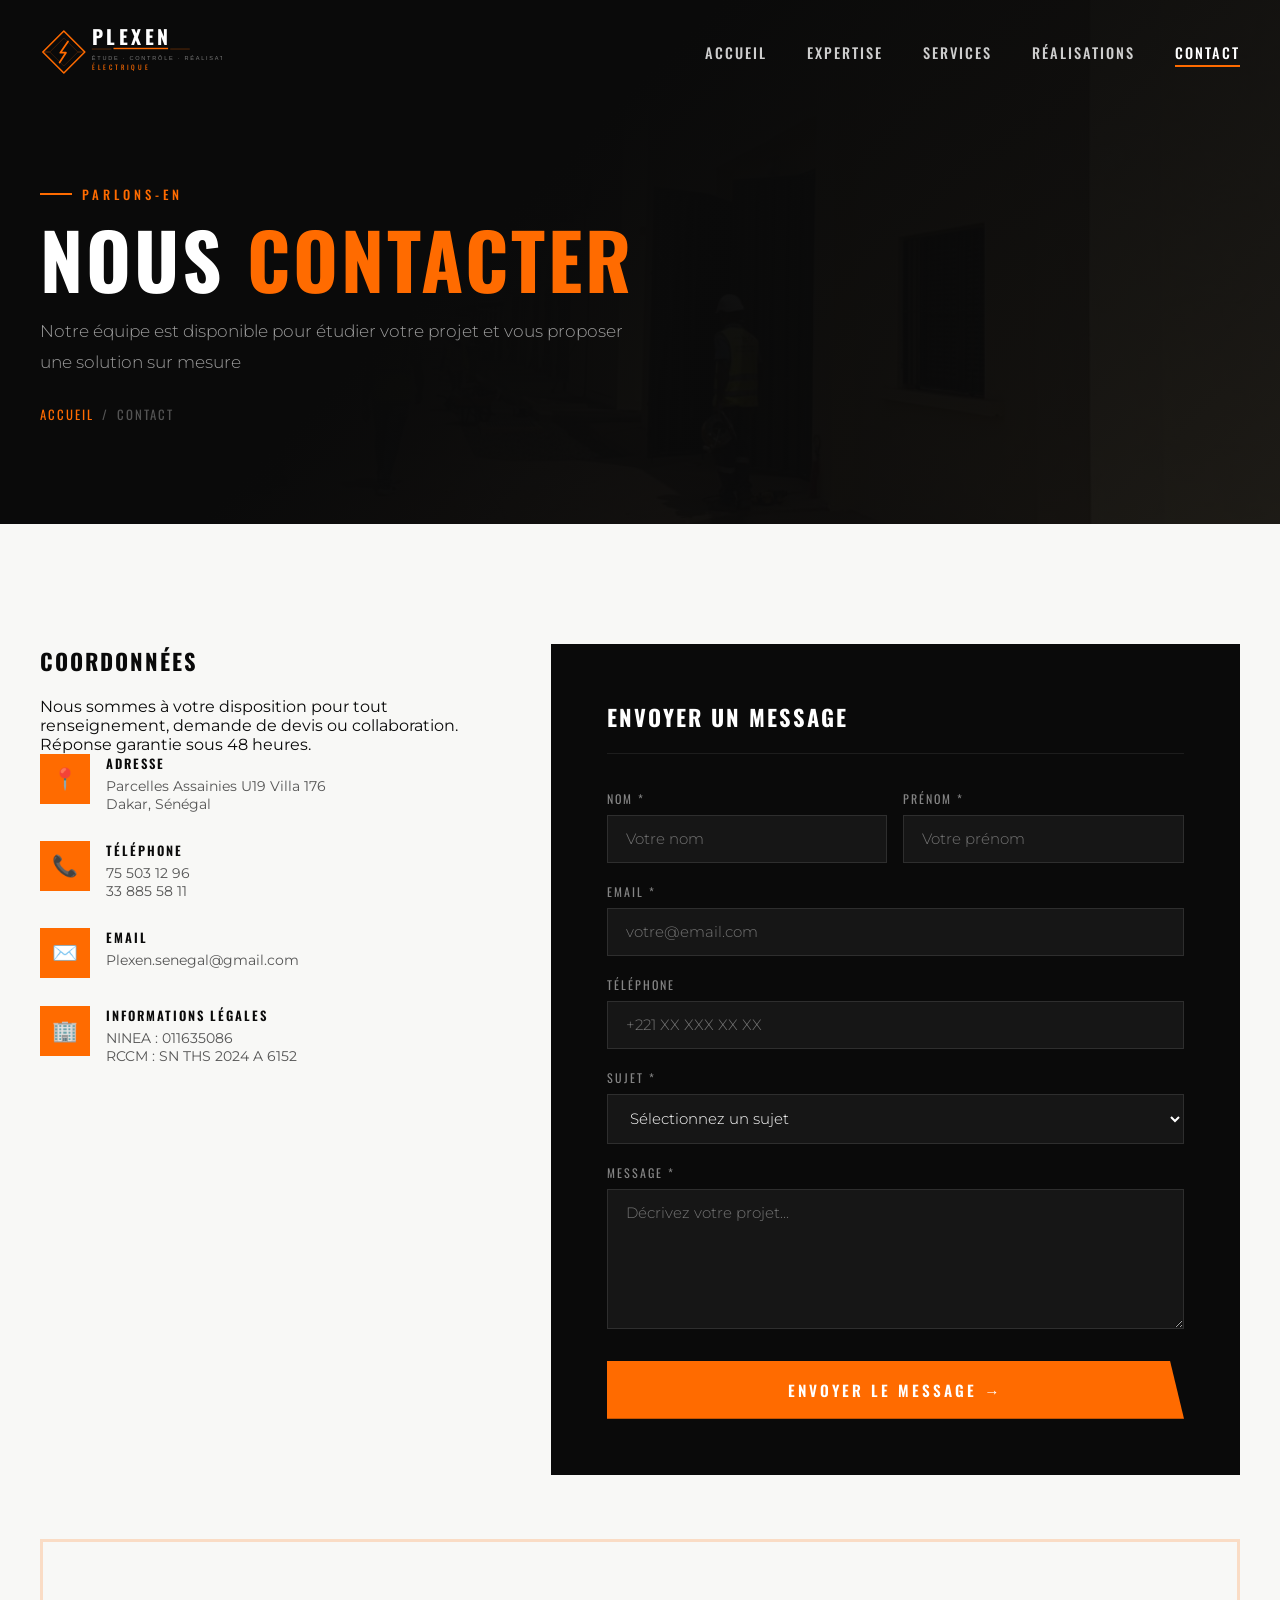
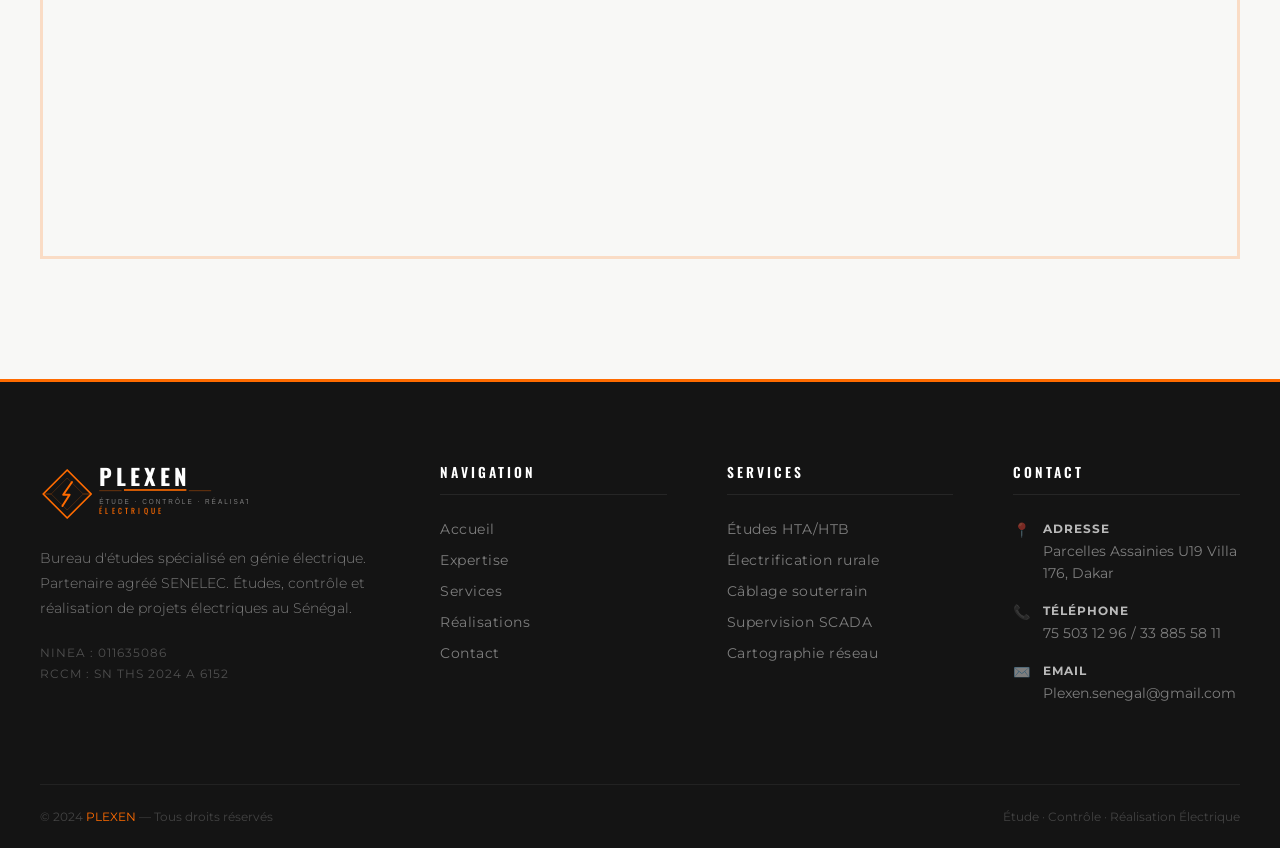
==== commit 8114832c: "plexen v4 logo" ====
--- a/contact.html
+++ b/contact.html
@@ -9,7 +9,21 @@
 <body>
   <nav class="navbar scrolled" id="navbar">
     <div class="nav-container">
-      <a href="index.html" class="nav-logo"><img src="images/logo-plexen.png" alt="PLEXEN"></a>
+      <a href="index.html" class="nav-logo"><svg xmlns="http://www.w3.org/2000/svg" viewBox="0 0 260 80" height="56" style="display:block">
+  <g transform="translate(34,40)">
+    <polygon points="0,-30 30,0 0,30 -30,0" fill="none" stroke="#FF6B00" stroke-width="2.2" stroke-linejoin="round"/>
+    <polygon points="0,-20 20,0 0,20 -20,0" fill="none" stroke="rgba(255,107,0,0.3)" stroke-width="0.9" stroke-linejoin="round"/>
+    <line x1="-30" y1="0" x2="-20" y2="0" stroke="#FF6B00" stroke-width="1" opacity="0.5"/>
+    <line x1="20" y1="0" x2="30" y2="0" stroke="#FF6B00" stroke-width="1" opacity="0.5"/>
+    <path d="M 6,-15 L -5,1 L 3,1 L -6,15" fill="none" stroke="#FF6B00" stroke-width="2.5" stroke-linecap="round" stroke-linejoin="round"/>
+  </g>
+  <text x="74" y="30" font-family="Oswald,Arial Black,sans-serif" font-weight="700" font-size="28" fill="#FFFFFF" letter-spacing="5">PLEXEN</text>
+  <rect x="74" y="35" width="28" height="1.5" fill="rgba(255,107,0,0.3)"/>
+  <rect x="105" y="34" width="78" height="2" fill="#FF6B00"/>
+  <rect x="186" y="35" width="28" height="1.5" fill="rgba(255,107,0,0.3)"/>
+  <text x="74" y="52" font-family="Barlow Condensed,Arial Narrow,sans-serif" font-weight="200" font-size="8" fill="rgba(255,255,255,0.45)" letter-spacing="2.5">ÉTUDE · CONTRÔLE · RÉALISATION</text>
+  <text x="74" y="65" font-family="Oswald,Arial Narrow,sans-serif" font-weight="400" font-size="9.5" fill="#FF6B00" letter-spacing="4">ÉLECTRIQUE</text>
+</svg></a>
       <ul class="nav-liens" id="navLiens">
         <li><a href="index.html">Accueil</a></li>
         <li><a href="expertise.html">Expertise</a></li>
@@ -119,7 +133,21 @@
     <div class="container">
       <div class="footer-grille">
         <div>
-          <img src="images/logo-plexen.png" alt="PLEXEN" class="footer-logo-img">
+          <svg xmlns="http://www.w3.org/2000/svg" viewBox="0 0 260 80" height="56" style="display:block">
+  <g transform="translate(34,40)">
+    <polygon points="0,-30 30,0 0,30 -30,0" fill="none" stroke="#FF6B00" stroke-width="2.2" stroke-linejoin="round"/>
+    <polygon points="0,-20 20,0 0,20 -20,0" fill="none" stroke="rgba(255,107,0,0.3)" stroke-width="0.9" stroke-linejoin="round"/>
+    <line x1="-30" y1="0" x2="-20" y2="0" stroke="#FF6B00" stroke-width="1" opacity="0.5"/>
+    <line x1="20" y1="0" x2="30" y2="0" stroke="#FF6B00" stroke-width="1" opacity="0.5"/>
+    <path d="M 6,-15 L -5,1 L 3,1 L -6,15" fill="none" stroke="#FF6B00" stroke-width="2.5" stroke-linecap="round" stroke-linejoin="round"/>
+  </g>
+  <text x="74" y="30" font-family="Oswald,Arial Black,sans-serif" font-weight="700" font-size="28" fill="#FFFFFF" letter-spacing="5">PLEXEN</text>
+  <rect x="74" y="35" width="28" height="1.5" fill="rgba(255,107,0,0.3)"/>
+  <rect x="105" y="34" width="78" height="2" fill="#FF6B00"/>
+  <rect x="186" y="35" width="28" height="1.5" fill="rgba(255,107,0,0.3)"/>
+  <text x="74" y="52" font-family="Barlow Condensed,Arial Narrow,sans-serif" font-weight="200" font-size="8" fill="rgba(255,255,255,0.45)" letter-spacing="2.5">ÉTUDE · CONTRÔLE · RÉALISATION</text>
+  <text x="74" y="65" font-family="Oswald,Arial Narrow,sans-serif" font-weight="400" font-size="9.5" fill="#FF6B00" letter-spacing="4">ÉLECTRIQUE</text>
+</svg>
           <p class="footer-desc">Bureau d'études spécialisé en génie électrique. Partenaire agréé SENELEC. Études, contrôle et réalisation de projets électriques au Sénégal.</p>
           <p class="footer-legale">NINEA : 011635086<br>RCCM : SN THS 2024 A 6152</p>
         </div>
--- a/style.css
+++ b/style.css
@@ -126,8 +126,8 @@
   max-width:1280px;margin:0 auto;padding:0 40px;
   display:flex;align-items:center;justify-content:space-between;
 }
-.nav-logo img { height:60px;width:auto;transition:var(--transition); }
-.navbar.scrolled .nav-logo img { height:48px; }
+.nav-logo img, .nav-logo svg { height:56px;width:auto;transition:var(--transition); }
+.navbar.scrolled .nav-logo img, .navbar.scrolled .nav-logo svg { height:44px; }
 
 .nav-liens {
   display:flex;align-items:center;gap:40px;
@@ -656,7 +656,7 @@
   display:grid;grid-template-columns:1.5fr 1fr 1fr 1fr;
   gap:60px;padding-bottom:64px;
 }
-.footer-logo-img { height:64px;width:auto;margin-bottom:24px; }
+.footer-logo-img, .footer > .container .footer-grille > div > svg { height:64px;width:auto;margin-bottom:20px; }
 .footer-desc {
   font-size:0.88rem;font-weight:300;line-height:1.8;
   color:rgba(255,255,255,0.45);margin-bottom:20px;
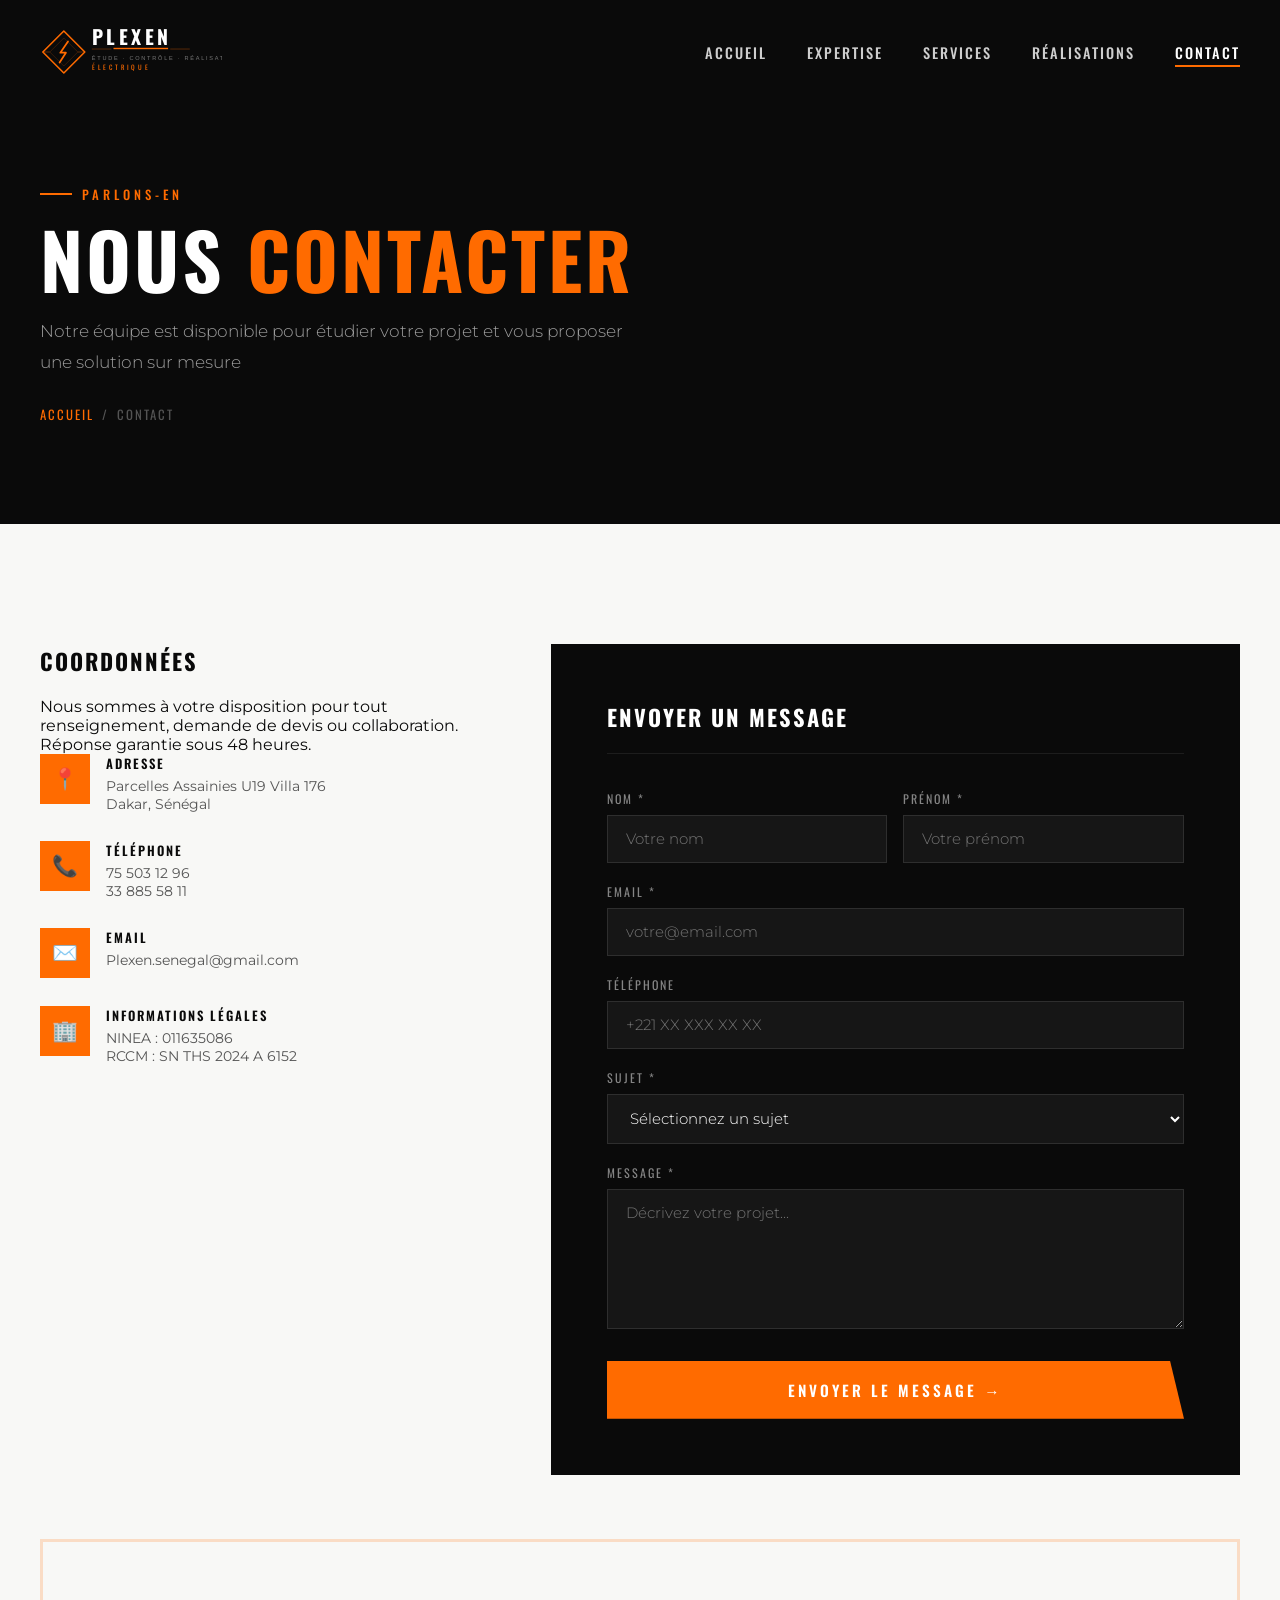
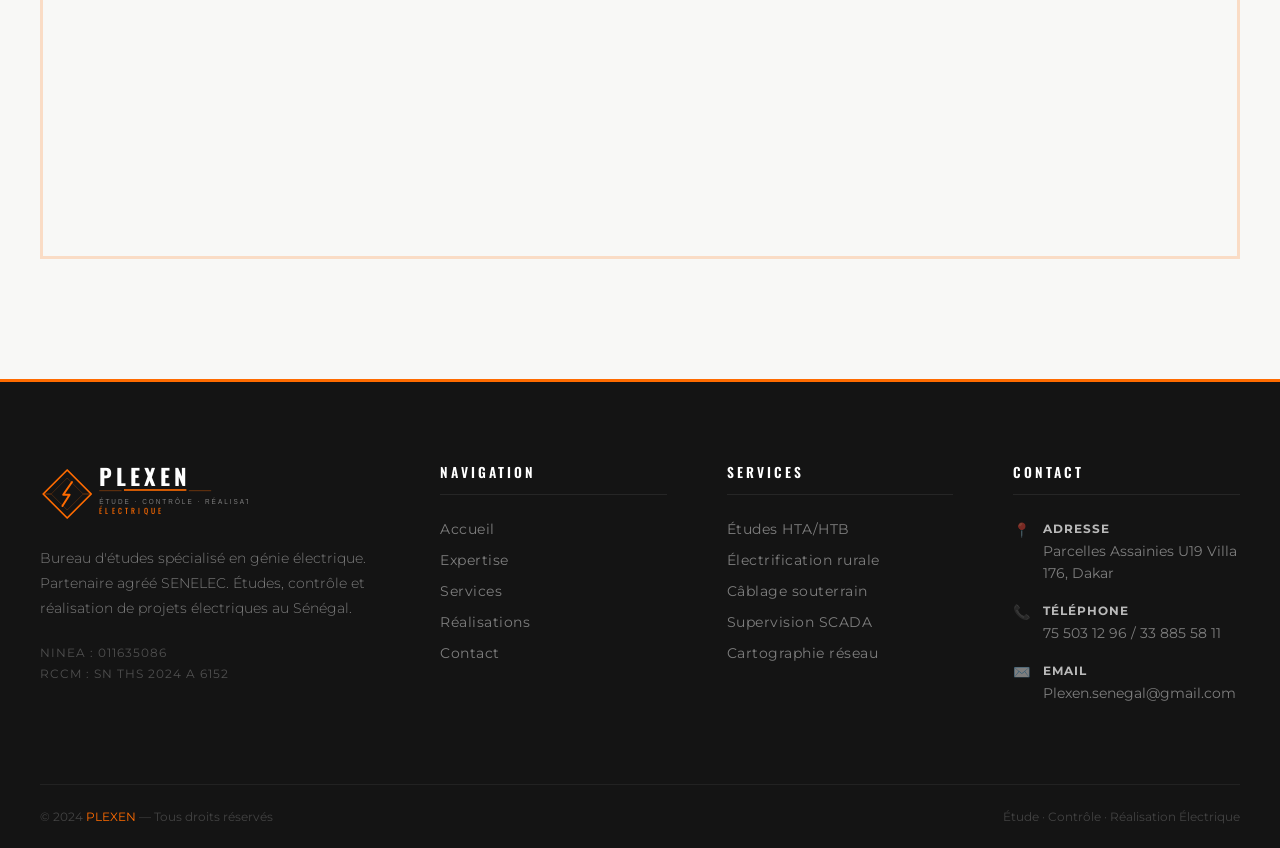
==== commit fe265f0f: "Plexen SN V4" ====
--- a/contact.html
+++ b/contact.html
@@ -35,7 +35,7 @@
     </div>
   </nav>
   <section class="entete-interne">
-    <div class="entete-interne-bg" style="background-image:url('images/equipe-chantier-poste-electrique.jpg')"></div>
+    <div class="entete-interne-bg" style="background-image:url('images/projet-paue-excellec-2.jpg')"></div>
     <div class="entete-interne-voile"></div>
     <div class="container entete-interne-contenu">
       <div class="label-section" data-anime>Parlons-en</div>
